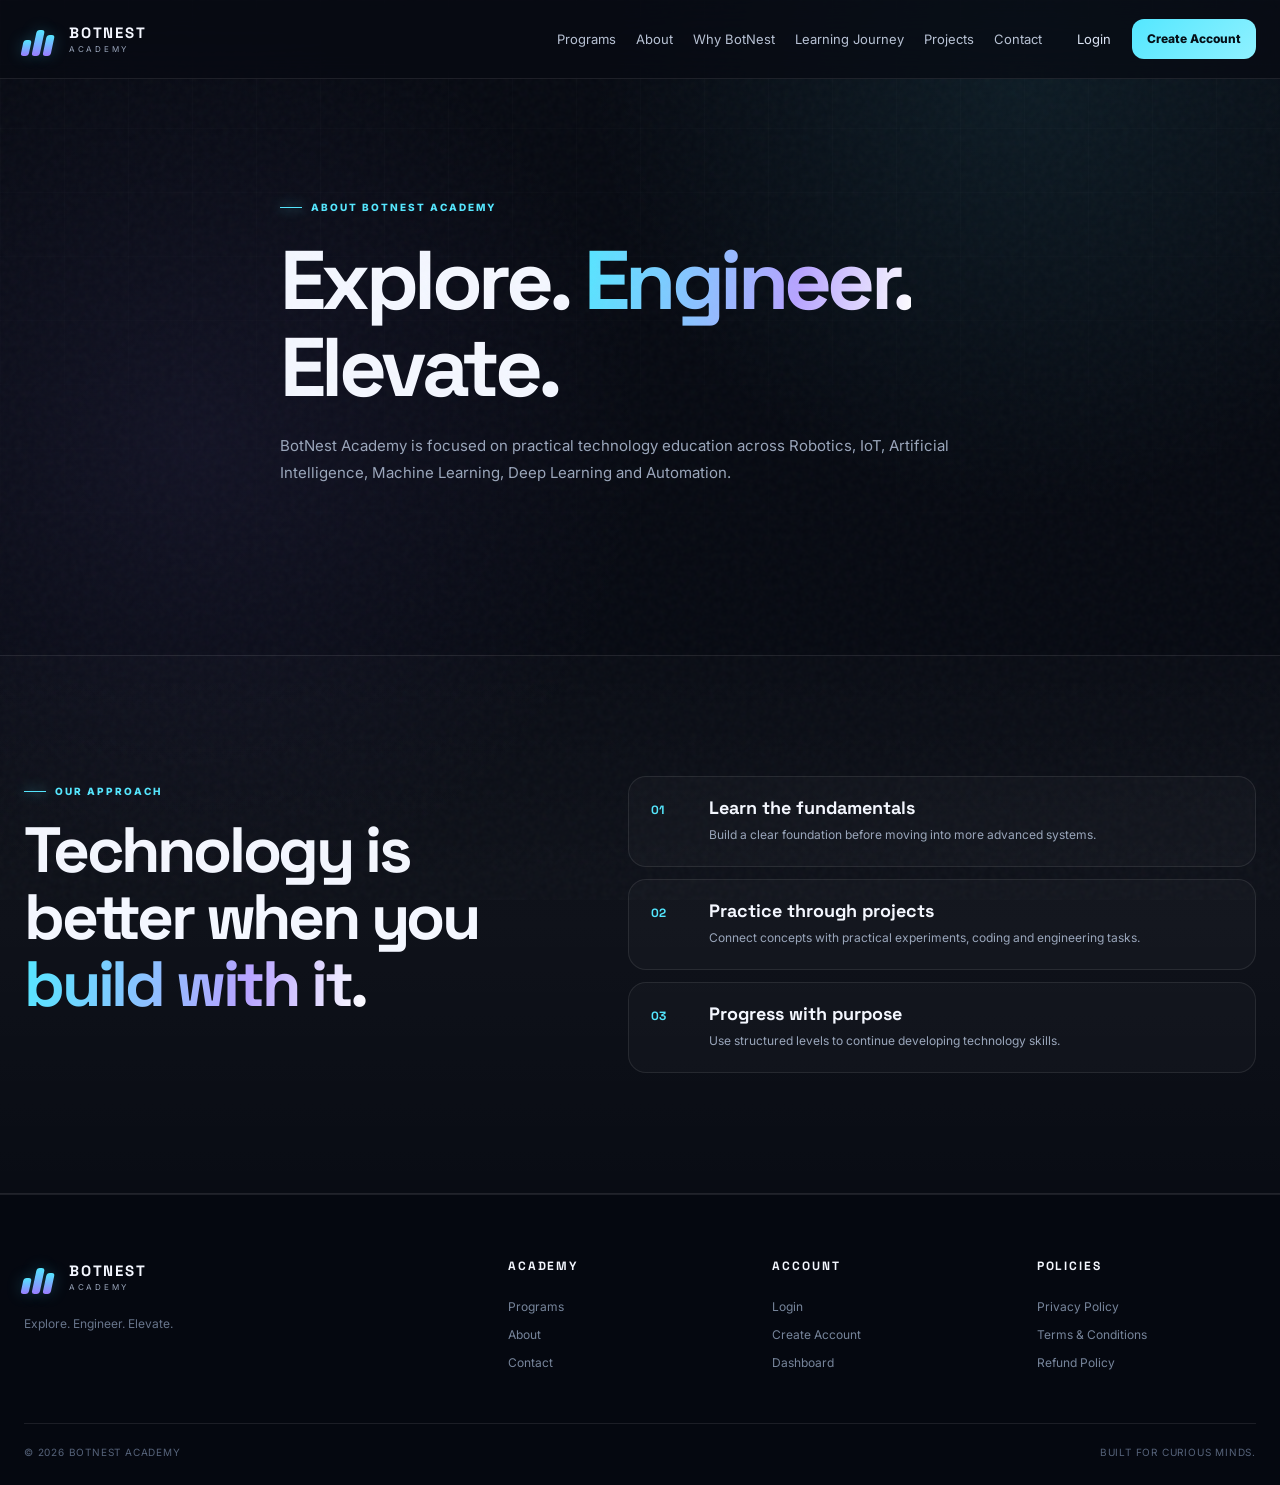
==== about.html @ a27df7c1 "Add files via upload" ====
<!doctype html><html lang="en"><head><meta charset="utf-8"><meta name="viewport" content="width=device-width,initial-scale=1"><title>About | BotNest Academy</title><link rel="stylesheet" href="styles.css"></head><body><div class="site-noise"></div><header class="site-header"><div class="container nav-shell"><a class="brand" href="index.html"><span class="brand-mark"><span></span><span></span><span></span></span><span><strong>BOTNEST</strong><small>ACADEMY</small></span></a><nav class="main-nav" id="mainNav"><a href="index.html#programs">Programs</a><a href="about.html">About</a><a href="index.html#why-botnest">Why BotNest</a><a href="index.html#journey">Learning Journey</a><a href="index.html#projects">Projects</a><a href="contact.html">Contact</a><div class="nav-account" id="navAccount"></div></nav><button class="menu-btn" id="menuBtn" type="button"><span></span><span></span><span></span></button></div></header><main><section class="section-pad"><div class="container section-heading reveal reveal-left"><div class="eyebrow"><span></span> ABOUT BOTNEST ACADEMY</div><h1>Explore. <em>Engineer.</em> Elevate.</h1><p>BotNest Academy is focused on practical technology education across Robotics, IoT, Artificial Intelligence, Machine Learning, Deep Learning and Automation.</p></div></section><section class="section-pad section-dark"><div class="container two-column"><div class="section-heading reveal reveal-left"><div class="eyebrow"><span></span> OUR APPROACH</div><h2>Technology is better when you <em>build with it.</em></h2></div><div class="feature-stack"><article class="feature-card reveal reveal-right"><span>01</span><div><h3>Learn the fundamentals</h3><p>Build a clear foundation before moving into more advanced systems.</p></div></article><article class="feature-card reveal reveal-right"><span>02</span><div><h3>Practice through projects</h3><p>Connect concepts with practical experiments, coding and engineering tasks.</p></div></article><article class="feature-card reveal reveal-right"><span>03</span><div><h3>Progress with purpose</h3><p>Use structured levels to continue developing technology skills.</p></div></article></div></div></section></main><footer class="site-footer"><div class="container footer-grid"><div class="footer-brand"><a class="brand" href="index.html"><span class="brand-mark"><span></span><span></span><span></span></span><span><strong>BOTNEST</strong><small>ACADEMY</small></span></a><p>Explore. Engineer. Elevate.</p></div><div><h4>Academy</h4><a href="index.html#programs">Programs</a><a href="about.html">About</a><a href="contact.html">Contact</a></div><div><h4>Account</h4><a href="login.html">Login</a><a href="signup.html">Create Account</a><a href="customer.html">Dashboard</a></div><div><h4>Policies</h4><a href="privacy-policy.html">Privacy Policy</a><a href="terms-and-conditions.html">Terms &amp; Conditions</a><a href="refund-policy.html">Refund Policy</a></div></div><div class="container footer-bottom"><span>© <span id="year"></span> BotNest Academy</span><span>Built for curious minds.</span></div></footer><script src="script.js"></script></body></html>
---- styles.css ----
@import url('https://fonts.googleapis.com/css2?family=Inter:wght@400;500;600;700;800&family=Space+Grotesk:wght@400;500;600;700&display=swap');
:root{--bg:#070a12;--bg2:#0b1020;--panel:#101625;--panel2:#121b2d;--text:#f4f7ff;--muted:#9aa6bb;--line:rgba(255,255,255,.09);--cyan:#54e7ff;--purple:#9b7cff;--green:#7dffb2;--max:1240px;--radius:24px;--shadow:0 25px 80px rgba(0,0,0,.35)}
*{box-sizing:border-box}html{scroll-behavior:smooth}body{margin:0;background:radial-gradient(circle at 80% 5%,rgba(84,231,255,.08),transparent 25%),radial-gradient(circle at 15% 30%,rgba(155,124,255,.08),transparent 30%),var(--bg);color:var(--text);font-family:Inter,system-ui,sans-serif;line-height:1.6;overflow-x:hidden}body:before{content:"";position:fixed;inset:0;pointer-events:none;background-image:linear-gradient(rgba(255,255,255,.018) 1px,transparent 1px),linear-gradient(90deg,rgba(255,255,255,.018) 1px,transparent 1px);background-size:64px 64px;mask-image:linear-gradient(to bottom,black,transparent 85%);z-index:-2}.site-noise{position:fixed;inset:0;pointer-events:none;opacity:.035;background-image:url("data:image/svg+xml,%3Csvg viewBox='0 0 160 160' xmlns='http://www.w3.org/2000/svg'%3E%3Cfilter id='n'%3E%3CfeTurbulence type='fractalNoise' baseFrequency='.9' numOctaves='2' stitchTiles='stitch'/%3E%3C/filter%3E%3Crect width='100%25' height='100%25' filter='url(%23n)'/%3E%3C/svg%3E");z-index:20}.container{width:min(var(--max),calc(100% - 48px));margin:auto}.section-pad{padding:120px 0}.section-dark{background:linear-gradient(180deg,rgba(255,255,255,.015),rgba(255,255,255,.035),rgba(255,255,255,.012));border-top:1px solid var(--line);border-bottom:1px solid var(--line)}.scroll-progress{position:fixed;top:0;left:0;height:3px;width:0;background:linear-gradient(90deg,var(--cyan),var(--purple));z-index:1000;box-shadow:0 0 18px rgba(84,231,255,.7)}
a{color:inherit;text-decoration:none}.site-header{position:sticky;top:0;z-index:100;background:rgba(7,10,18,.72);backdrop-filter:blur(20px);border-bottom:1px solid var(--line)}.nav-shell{min-height:78px;display:flex;align-items:center;justify-content:space-between;gap:24px}.brand{display:inline-flex;align-items:center;gap:11px;flex-shrink:0}.brand>span:last-child{display:grid;line-height:1}.brand strong{font-family:"Space Grotesk";letter-spacing:.12em;font-size:15px}.brand small{font-size:8px;letter-spacing:.34em;color:var(--muted);margin-top:5px}.brand-mark{width:34px;height:34px;display:flex;align-items:end;gap:3px;transform:skew(-12deg)}.brand-mark span{display:block;width:8px;border-radius:3px;background:linear-gradient(180deg,var(--cyan),var(--purple));box-shadow:0 0 15px rgba(84,231,255,.25)}.brand-mark span:nth-child(1){height:16px}.brand-mark span:nth-child(2){height:26px}.brand-mark span:nth-child(3){height:21px}.main-nav{display:flex;align-items:center;gap:20px}.main-nav>a{font-size:13px;color:#b8c2d4;transition:.25s}.main-nav>a:hover{color:#fff}.nav-account{display:flex;align-items:center;gap:10px;margin-left:4px}.nav-login,.nav-logout{font:inherit;font-size:13px;color:#dce4f4;background:transparent;border:0;padding:9px 11px;cursor:pointer}.nav-cta{padding:10px 15px;border-radius:12px;background:linear-gradient(135deg,var(--cyan),#8ff1ff);color:#061018;font-size:12px;font-weight:800}.nav-logout:hover,.nav-login:hover{color:var(--cyan)}.menu-btn{display:none;background:none;border:0;padding:8px;cursor:pointer}.menu-btn span{display:block;width:25px;height:2px;background:#fff;margin:5px;border-radius:3px;transition:.25s}.menu-btn.active span:nth-child(1){transform:translateY(7px) rotate(45deg)}.menu-btn.active span:nth-child(2){opacity:0}.menu-btn.active span:nth-child(3){transform:translateY(-7px) rotate(-45deg)}
.hero{min-height:calc(100vh - 78px);display:flex;align-items:center;padding-top:80px;padding-bottom:55px}.hero-grid{display:grid;grid-template-columns:1.03fr .97fr;align-items:center;gap:40px}.eyebrow{display:flex;align-items:center;gap:9px;color:var(--cyan);font-size:10px;font-weight:800;letter-spacing:.2em;text-transform:uppercase}.eyebrow span{width:22px;height:1px;background:var(--cyan);box-shadow:0 0 12px var(--cyan)}h1,h2,h3,h4{font-family:"Space Grotesk",sans-serif;line-height:1.05;margin:0}h1{font-size:clamp(48px,6.5vw,86px);letter-spacing:-.055em;max-width:850px;margin-top:22px}h1 em,h2 em{font-style:normal;background:linear-gradient(100deg,var(--cyan),#b7a3ff 65%,#fff);-webkit-background-clip:text;background-clip:text;color:transparent}.hero-lead{font-size:17px;line-height:1.8;color:var(--muted);max-width:650px;margin:28px 0}.hero-actions{display:flex;flex-wrap:wrap;gap:12px}.btn{display:inline-flex;align-items:center;justify-content:center;gap:12px;min-height:48px;padding:0 20px;border-radius:14px;font-size:13px;font-weight:800;transition:.3s;border:1px solid var(--line)}.btn-primary{background:linear-gradient(135deg,var(--cyan),#a3f3ff);color:#071018;border-color:transparent;box-shadow:0 12px 35px rgba(84,231,255,.16)}.btn-primary:hover{transform:translateY(-3px);box-shadow:0 18px 45px rgba(84,231,255,.25)}.btn-ghost{background:rgba(255,255,255,.025);color:#e8eefb}.btn-ghost:hover{border-color:rgba(84,231,255,.35);transform:translateY(-3px)}.hero-trust{display:flex;align-items:center;gap:12px;margin-top:28px;color:#6f7d93;font-size:11px;letter-spacing:.12em;text-transform:uppercase}.hero-trust i{width:3px;height:3px;border-radius:50%;background:#46536a}.hero-visual{min-height:540px;position:relative;display:grid;place-items:center}.hero-core{width:210px;height:210px;border-radius:50%;display:grid;place-items:center;text-align:center;background:radial-gradient(circle,rgba(84,231,255,.18),rgba(155,124,255,.07) 48%,transparent 70%);border:1px solid rgba(84,231,255,.28);box-shadow:0 0 80px rgba(84,231,255,.12),inset 0 0 50px rgba(155,124,255,.08);position:relative;z-index:3}.hero-core strong{font:800 58px "Space Grotesk";letter-spacing:-.08em}.hero-core small{position:absolute;bottom:42px;font-size:7px;line-height:1.4;letter-spacing:.25em;color:var(--cyan)}.core-ring{position:absolute;inset:-16px;border:1px dashed rgba(84,231,255,.28);border-radius:50%;animation:spin 20s linear infinite}.orbital{position:absolute;border:1px solid rgba(84,231,255,.14);border-radius:50%;animation:spin 18s linear infinite}.orbital-a{width:320px;height:320px;transform:rotate(62deg)}.orbital-b{width:430px;height:210px;transform:rotate(-25deg);border-color:rgba(155,124,255,.18);animation-duration:25s}.orbital-c{width:480px;height:480px;border-style:dashed;opacity:.45;animation-duration:34s}.float-chip{position:absolute;padding:9px 12px;border:1px solid var(--line);border-radius:12px;background:rgba(12,18,31,.82);backdrop-filter:blur(14px);font-size:9px;font-weight:800;letter-spacing:.12em;color:#d8e4f7;box-shadow:var(--shadow)}.chip-one{top:12%;right:13%}.chip-two{top:30%;left:2%}.chip-three{bottom:18%;right:5%}.chip-four{bottom:8%;left:15%}.hero-bottom{display:grid;grid-template-columns:repeat(3,auto) 1fr;gap:40px;align-items:end;margin-top:55px;border-top:1px solid var(--line);padding-top:25px}.hero-bottom div:not(.hero-note){display:flex;gap:12px;align-items:center}.hero-bottom strong{font:700 29px "Space Grotesk"}.hero-bottom span{font-size:9px;color:var(--muted);line-height:1.35;text-transform:uppercase;letter-spacing:.12em}.hero-note{justify-self:end;max-width:310px;color:#718098;font-size:11px;text-align:right}
.section-heading{max-width:720px;margin-bottom:48px}.section-heading h2,.project-copy h2{font-size:clamp(38px,5vw,66px);letter-spacing:-.05em;margin-top:18px}.section-heading p,.project-copy p{color:var(--muted);font-size:15px;line-height:1.85;margin:20px 0 0}.centered{text-align:center;margin-left:auto;margin-right:auto}.centered .eyebrow{justify-content:center}.program-grid{display:grid;grid-template-columns:repeat(3,1fr);gap:18px}.program-card{position:relative;overflow:hidden;min-height:400px;padding:25px;border:1px solid var(--line);border-radius:22px;background:linear-gradient(145deg,rgba(255,255,255,.045),rgba(255,255,255,.012));transition:.35s}.program-card:hover{transform:translateY(-8px);border-color:rgba(84,231,255,.25);box-shadow:0 25px 70px rgba(0,0,0,.3)}.program-card-glow{position:absolute;width:180px;height:180px;right:-90px;top:-90px;background:rgba(84,231,255,.12);filter:blur(40px);border-radius:50%}.program-top{display:flex;justify-content:space-between;align-items:center}.program-icon{font-size:31px}.program-index{font:700 12px "Space Grotesk";color:#5c6b82}.program-card h3{font-size:27px;margin-top:28px}.program-card>p{color:var(--muted);font-size:13px;line-height:1.75;min-height:70px}.program-levels{display:grid;gap:5px;margin-top:18px}.program-levels a{display:flex;justify-content:space-between;padding:9px 11px;border:1px solid rgba(255,255,255,.055);border-radius:9px;color:#98a7bc;font-size:11px;transition:.2s}.program-levels a:hover{color:#fff;border-color:rgba(84,231,255,.25);background:rgba(84,231,255,.035)}.program-levels strong{color:var(--cyan)}.program-explore{display:flex;justify-content:space-between;margin-top:18px;padding-top:16px;border-top:1px solid var(--line);font-size:12px;font-weight:800}.program-explore span{color:var(--cyan)}
.two-column{display:grid;grid-template-columns:.9fr 1.1fr;gap:90px;align-items:center}.feature-stack{display:grid;gap:12px}.feature-card{display:grid;grid-template-columns:42px 1fr;gap:16px;padding:22px;border:1px solid var(--line);border-radius:18px;background:rgba(255,255,255,.025);transition:.3s}.feature-card:hover{transform:translateX(6px);border-color:rgba(84,231,255,.22)}.feature-card>span{font:700 12px "Space Grotesk";color:var(--cyan);padding-top:3px}.feature-card h3{font-size:18px}.feature-card p{margin:7px 0 0;color:var(--muted);font-size:12px}.text-link{display:inline-flex;gap:10px;color:var(--cyan);font-size:12px;font-weight:800;margin-top:25px}.journey-grid{display:grid;grid-template-columns:repeat(3,1fr);gap:18px}.journey-card{min-height:250px;padding:27px;border:1px solid var(--line);border-radius:20px;background:linear-gradient(145deg,rgba(255,255,255,.035),rgba(255,255,255,.01));position:relative;overflow:hidden}.journey-card:after{content:"";position:absolute;left:0;bottom:0;width:100%;height:2px;background:linear-gradient(90deg,var(--cyan),transparent)}.journey-card b{font:700 12px "Space Grotesk";color:var(--cyan)}.journey-card h3{font-size:29px;margin-top:55px}.journey-card p{color:var(--muted);font-size:13px;margin-top:12px}.project-showcase{display:grid;grid-template-columns:.95fr 1.05fr;gap:70px;align-items:center}.project-panel{height:420px;border:1px solid var(--line);border-radius:25px;background:radial-gradient(circle at center,rgba(84,231,255,.07),transparent 36%),rgba(255,255,255,.018);position:relative;overflow:hidden}.project-panel:before,.project-panel:after{content:"";position:absolute;inset:20%;border:1px solid rgba(84,231,255,.12);border-radius:50%}.project-panel:after{inset:10%;border-color:rgba(155,124,255,.1);transform:rotate(30deg)}.project-center{position:absolute;inset:0;display:grid;place-content:center;text-align:center;font:700 11px/1.8 "Space Grotesk";letter-spacing:.25em;color:#6f7d92}.project-center strong{font-size:25px;color:var(--cyan)}.project-node{position:absolute;padding:8px 10px;border:1px solid rgba(84,231,255,.2);background:#0d1525;border-radius:9px;font-size:8px;letter-spacing:.15em;color:#b9c8dd}.node-a{top:13%;left:12%}.node-b{top:22%;right:12%}.node-c{bottom:20%;left:10%}.node-d{bottom:11%;right:9%}.project-line{position:absolute;width:72%;height:1px;left:14%;top:50%;background:linear-gradient(90deg,transparent,var(--cyan),transparent);transform:rotate(25deg);opacity:.35}.cta-section{padding-top:70px}.cta-card{display:grid;grid-template-columns:1fr .8fr;gap:60px;align-items:center;padding:55px;border:1px solid rgba(84,231,255,.16);border-radius:28px;background:radial-gradient(circle at 85% 10%,rgba(155,124,255,.12),transparent 35%),linear-gradient(135deg,rgba(84,231,255,.06),rgba(255,255,255,.025));box-shadow:var(--shadow)}.cta-card h2{font-size:clamp(38px,4.5vw,60px);margin-top:15px;letter-spacing:-.05em}.cta-side p{color:var(--muted);font-size:14px;line-height:1.8;margin-top:0}.cta-side>div{display:flex;gap:10px;flex-wrap:wrap}.site-footer{padding:65px 0 25px;border-top:1px solid var(--line);background:#050810}.footer-grid{display:grid;grid-template-columns:2fr repeat(3,1fr);gap:45px}.footer-brand p{color:#68758b;font-size:12px}.site-footer h4{font-size:12px;text-transform:uppercase;letter-spacing:.16em;margin-bottom:15px}.site-footer>div:first-child>a{}.footer-grid>div:not(.footer-brand){display:flex;flex-direction:column;gap:9px}.footer-grid a:not(.brand){font-size:12px;color:#77859b}.footer-grid a:not(.brand):hover{color:var(--cyan)}.footer-bottom{margin-top:50px;padding-top:20px;border-top:1px solid var(--line);display:flex;justify-content:space-between;color:#56637a;font-size:10px;letter-spacing:.08em;text-transform:uppercase}
.course-hero{padding-top:90px}.course-hero-grid{display:grid;grid-template-columns:1fr .7fr;gap:70px;align-items:center}.back-link{display:inline-flex;color:#7f8ca1;font-size:12px;margin-bottom:30px}.course-icon{font-size:50px;margin-top:25px}.course-hero h1{font-size:clamp(48px,6vw,78px);margin-top:10px}.course-hero p{max-width:680px;color:var(--muted);font-size:16px;line-height:1.8;margin:22px 0}.course-hero-art{height:440px;border:1px solid var(--line);border-radius:30px;background:radial-gradient(circle,rgba(84,231,255,.1),transparent 45%),rgba(255,255,255,.02);display:grid;place-items:center;position:relative;overflow:hidden}.course-orbit{width:300px;height:300px;border:1px dashed rgba(84,231,255,.25);border-radius:50%;animation:spin 18s linear infinite}.course-art-core{position:absolute;width:135px;height:135px;border-radius:50%;display:grid;place-items:center;background:rgba(10,17,29,.9);border:1px solid rgba(84,231,255,.35);font:800 38px "Space Grotesk";box-shadow:0 0 70px rgba(84,231,255,.13)}.course-hero-art>span{position:absolute;font:700 9px "Space Grotesk";color:#617087}.course-hero-art>span:nth-last-child(2){top:18%;left:18%}.course-hero-art>span:nth-last-child(1){bottom:20%;right:18%}.course-hero-art:after{content:"03";position:absolute;top:25%;right:12%;font:700 9px "Space Grotesk";color:#617087}.course-overview-wrap{align-items:start}.outcomes-card{border:1px solid var(--line);border-radius:22px;padding:30px;background:rgba(255,255,255,.025)}.outcomes-card h3{font-size:22px}.outcomes-card ul{padding-left:18px;margin:22px 0 0}.outcomes-card li{color:#aab6c8;font-size:13px;margin:10px 0}.level-selector{display:grid;grid-template-columns:repeat(3,1fr);gap:12px}.level-button{width:100%;padding:23px;border:1px solid var(--line);border-radius:18px;background:rgba(255,255,255,.025);color:#a9b6ca;text-align:left;cursor:pointer}.level-button.active{border-color:rgba(84,231,255,.42);background:linear-gradient(145deg,rgba(84,231,255,.09),rgba(155,124,255,.05));color:#fff;box-shadow:0 12px 45px rgba(0,0,0,.2)}.level-button strong{display:block;font:700 24px "Space Grotesk"}.level-button small{display:block;margin-top:5px;color:#78879c}.level-details{margin-top:18px;padding:30px;border:1px solid var(--line);border-radius:22px;background:rgba(255,255,255,.025)}.level-details h3{font-size:26px}.level-details p{color:var(--muted);font-size:13px}.level-details ul{display:grid;grid-template-columns:repeat(2,1fr);gap:10px;padding:0;list-style:none}.level-details li{padding:13px;border:1px solid rgba(255,255,255,.06);border-radius:11px;color:#b9c5d8;font-size:12px}.course-cta{display:grid;grid-template-columns:1fr auto;gap:50px;align-items:center;padding:45px;border:1px solid var(--line);border-radius:25px;background:linear-gradient(135deg,rgba(84,231,255,.05),rgba(155,124,255,.05))}.course-cta h2{font-size:clamp(38px,4vw,56px);margin-top:14px}.course-cta p{color:var(--muted);max-width:620px}.course-cta>div:last-child{display:flex;flex-direction:column;align-items:flex-start;gap:8px}
.reveal{opacity:0;transform:translate3d(0,45px,0);transition:opacity .8s cubic-bezier(.2,.75,.2,1),transform .8s cubic-bezier(.2,.75,.2,1)}.reveal-left{transform:translate3d(-70px,20px,0)}.reveal-right{transform:translate3d(70px,20px,0)}.reveal-up{transform:translate3d(0,55px,0)}.reveal-visible{opacity:1;transform:translate3d(0,0,0)}.reveal-hidden{opacity:0}.scrolling-up .reveal:not(.reveal-visible){transform:translate3d(0,-50px,0)}.scrolling-up .reveal-left:not(.reveal-visible){transform:translate3d(-70px,-20px,0)}.scrolling-up .reveal-right:not(.reveal-visible){transform:translate3d(70px,-20px,0)}.reveal:nth-child(2){transition-delay:.08s}.reveal:nth-child(3){transition-delay:.16s}.reveal:nth-child(4){transition-delay:.24s}.reveal:nth-child(5){transition-delay:.32s}@keyframes spin{to{transform:rotate(360deg)}}
@media(max-width:1050px){.main-nav{gap:12px}.main-nav>a{font-size:11px}.program-grid{grid-template-columns:repeat(2,1fr)}.hero-grid,.course-hero-grid{grid-template-columns:1fr}.hero{padding-top:70px}.hero-visual{min-height:430px}.hero-bottom{grid-template-columns:repeat(3,1fr)}.hero-note{grid-column:1/-1;justify-self:start;text-align:left}.two-column,.project-showcase{grid-template-columns:1fr;gap:45px}.footer-grid{grid-template-columns:1.5fr repeat(3,1fr)}}
@media(max-width:780px){.container{width:min(var(--max),calc(100% - 30px))}.section-pad{padding:80px 0}.menu-btn{display:block;z-index:102}.main-nav{display:none;position:absolute;top:78px;left:15px;right:15px;padding:18px;border:1px solid var(--line);border-radius:18px;background:rgba(8,12,21,.97);backdrop-filter:blur(20px);box-shadow:var(--shadow);flex-direction:column;align-items:stretch}.main-nav.mobile-open{display:flex}.main-nav>a{padding:10px 8px;font-size:13px}.nav-account{margin:5px 0 0;display:flex;flex-direction:column;align-items:stretch}.nav-account>*{text-align:center;width:100%}.hero{min-height:auto}.hero-grid{gap:25px}.hero-visual{min-height:350px;order:-1}.hero-core{width:150px;height:150px}.hero-core strong{font-size:42px}.orbital-a{width:230px;height:230px}.orbital-b{width:310px;height:150px}.orbital-c{width:330px;height:330px}.chip-one{right:2%}.chip-two{left:0}.hero-bottom{gap:18px;grid-template-columns:repeat(3,1fr)}.hero-bottom strong{font-size:23px}.hero-bottom span{font-size:8px}.program-grid,.journey-grid,.level-selector{grid-template-columns:1fr}.program-card{min-height:0}.cta-card,.course-cta{grid-template-columns:1fr;padding:32px;gap:25px}.footer-grid{grid-template-columns:1fr 1fr;gap:35px}.footer-brand{grid-column:1/-1}.footer-bottom{flex-direction:column;gap:8px}.course-hero-art{height:320px}.course-hero-grid{gap:35px}.level-details ul{grid-template-columns:1fr}}
@media(max-width:480px){h1{font-size:45px}.section-heading h2,.project-copy h2{font-size:39px}.hero-trust{gap:7px;font-size:8px}.hero-bottom{grid-template-columns:1fr 1fr}.hero-note{grid-column:1/-1}.hero-visual{min-height:300px}.float-chip{font-size:7px;padding:7px 8px}.chip-three{right:0}.chip-four{left:4%}.footer-grid{grid-template-columns:1fr}.footer-brand{grid-column:auto}.course-hero h1{font-size:47px}}
@media(prefers-reduced-motion:reduce){*,*:before,*:after{scroll-behavior:auto!important;animation:none!important;transition:none!important}.reveal,.reveal-left,.reveal-right,.reveal-up{opacity:1!important;transform:none!important}}
/* Course renderer compatibility */
.course-render-shell .course-icon-large{font-size:52px;margin:18px 0}.course-render-shell h1{margin:10px 0 20px}.course-hero-description{max-width:700px;color:var(--muted);font-size:16px;line-height:1.8}.course-hero-tags{display:flex;flex-wrap:wrap;gap:8px;margin-top:24px}.course-hero-tags span{font-size:10px;color:#aebbd0;border:1px solid var(--line);padding:7px 10px;border-radius:999px;background:rgba(255,255,255,.025)}.course-overview-main{max-width:760px}.course-overview-main h2{font-size:clamp(40px,5vw,65px);letter-spacing:-.05em;margin:15px 0}.course-overview-main>p:last-child{color:var(--muted);font-size:15px;line-height:1.85}.course-overview-wrap{display:grid;grid-template-columns:1fr .75fr;gap:80px;align-items:start}.course-outcomes{padding:28px;border:1px solid var(--line);border-radius:22px;background:rgba(255,255,255,.025)}.course-outcomes ul{list-style:none;padding:0;margin:20px 0 0;display:grid;gap:10px}.course-outcomes li{display:flex;gap:10px;color:#b9c5d7;font-size:12px}.course-outcomes li span{color:var(--cyan);font-weight:800}.gradient-text{background:linear-gradient(100deg,var(--cyan),var(--purple));-webkit-background-clip:text;background-clip:text;color:transparent}.level-card{padding:22px;border:1px solid var(--line);border-radius:18px;background:rgba(255,255,255,.025);cursor:pointer;color:#aab6c8;text-align:left}.level-card.active{border-color:rgba(84,231,255,.4);background:rgba(84,231,255,.06);color:#fff}.level-card h3{font-size:24px}.level-card p{margin:7px 0 0;font-size:12px}.curriculum-card{margin-top:20px;padding:28px;border:1px solid var(--line);border-radius:22px;background:rgba(255,255,255,.025)}.curriculum-heading{display:flex;justify-content:space-between;gap:20px;align-items:end;margin-bottom:20px}.curriculum-heading h3{font-size:28px;margin-top:10px}.curriculum-heading>span{font-size:10px;color:#718097;text-transform:uppercase;letter-spacing:.12em}.curriculum-list{display:grid;grid-template-columns:repeat(2,1fr);gap:9px}.curriculum-item{display:grid;grid-template-columns:34px 1fr 20px;gap:10px;align-items:center;padding:13px;border:1px solid rgba(255,255,255,.055);border-radius:11px}.curriculum-number{color:var(--cyan);font:700 10px 'Space Grotesk'}.curriculum-title{font-size:12px;color:#b7c3d5}.curriculum-check{color:#5e6b80}.level-details-grid{display:grid;grid-template-columns:1fr 320px;gap:20px}.level-action-card{padding:28px;border:1px solid rgba(84,231,255,.18);border-radius:22px;background:linear-gradient(145deg,rgba(84,231,255,.07),rgba(155,124,255,.04))}.level-action-icon{font-size:35px}.level-action-card h3{font-size:28px;margin:12px 0}.level-action-card>p:not(.eyebrow){color:var(--muted);font-size:12px}.prerequisite-box{padding:12px;border-radius:12px;background:rgba(255,255,255,.04);margin:18px 0}.prerequisite-box span{display:block;font-size:8px;letter-spacing:.15em;color:#6e7b91}.prerequisite-box strong{display:block;margin-top:4px;font-size:12px}.prerequisite-box.success{border:1px solid rgba(125,255,178,.12)}.full-width{width:100%}.level-action-note{display:block;color:#68768d;font-size:9px;line-height:1.5;margin-top:12px}@media(max-width:780px){.course-overview-wrap,.level-details-grid{grid-template-columns:1fr}.curriculum-list{grid-template-columns:1fr}}
.legal-page{max-width:900px}.legal-page h1{font-size:clamp(48px,6vw,78px);margin:18px 0 25px}.legal-page .legal-intro{font-size:17px;color:#a9b5c8;line-height:1.8;padding-bottom:30px;border-bottom:1px solid var(--line)}.legal-page h2{font-size:25px;margin:42px 0 10px}.legal-page p{font-size:14px;color:var(--muted);line-height:1.9}.legal-page a{color:var(--cyan)}
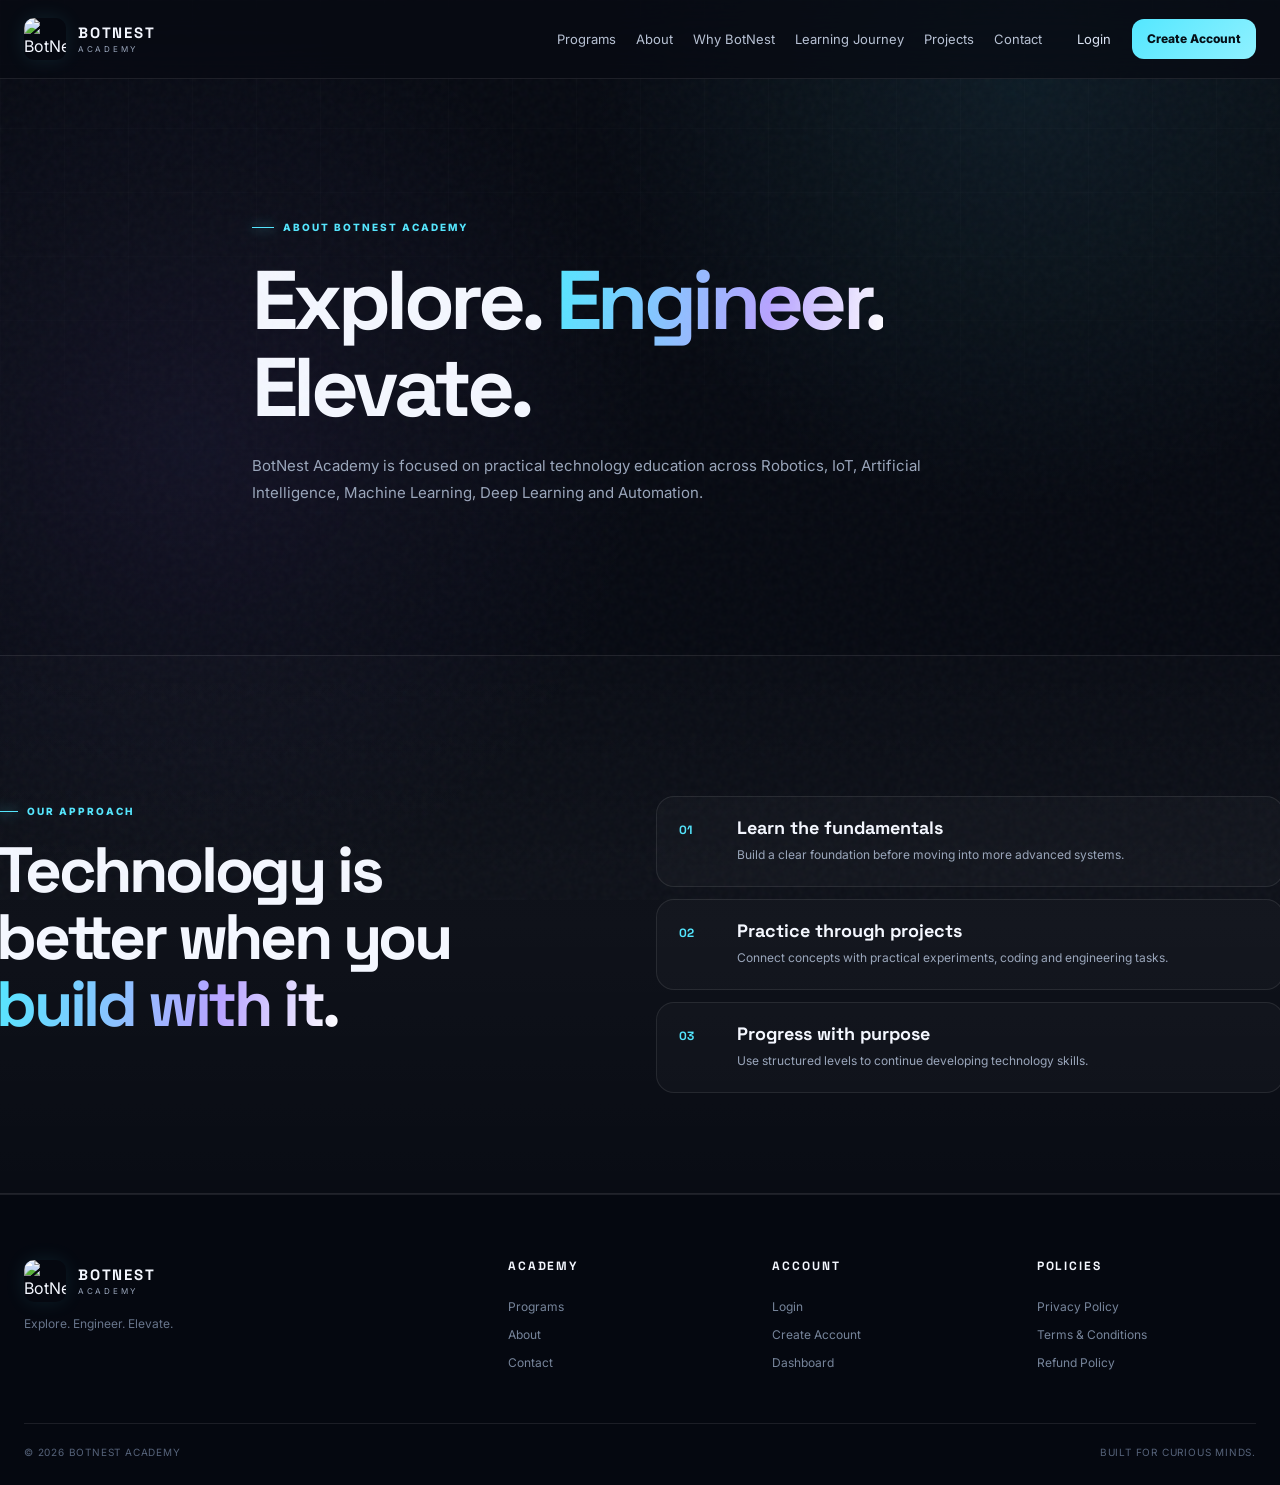
==== commit d61b3dd5: "Update brand logo in about.html Replaced brand mark span with an image logo in the header." ====
--- a/about.html
+++ b/about.html
@@ -1 +1 @@
-<!doctype html><html lang="en"><head><meta charset="utf-8"><meta name="viewport" content="width=device-width,initial-scale=1"><title>About | BotNest Academy</title><link rel="stylesheet" href="styles.css"></head><body><div class="site-noise"></div><header class="site-header"><div class="container nav-shell"><a class="brand" href="index.html"><span class="brand-mark"><span></span><span></span><span></span></span><span><strong>BOTNEST</strong><small>ACADEMY</small></span></a><nav class="main-nav" id="mainNav"><a href="index.html#programs">Programs</a><a href="about.html">About</a><a href="index.html#why-botnest">Why BotNest</a><a href="index.html#journey">Learning Journey</a><a href="index.html#projects">Projects</a><a href="contact.html">Contact</a><div class="nav-account" id="navAccount"></div></nav><button class="menu-btn" id="menuBtn" type="button"><span></span><span></span><span></span></button></div></header><main><section class="section-pad"><div class="container section-heading reveal reveal-left"><div class="eyebrow"><span></span> ABOUT BOTNEST ACADEMY</div><h1>Explore. <em>Engineer.</em> Elevate.</h1><p>BotNest Academy is focused on practical technology education across Robotics, IoT, Artificial Intelligence, Machine Learning, Deep Learning and Automation.</p></div></section><section class="section-pad section-dark"><div class="container two-column"><div class="section-heading reveal reveal-left"><div class="eyebrow"><span></span> OUR APPROACH</div><h2>Technology is better when you <em>build with it.</em></h2></div><div class="feature-stack"><article class="feature-card reveal reveal-right"><span>01</span><div><h3>Learn the fundamentals</h3><p>Build a clear foundation before moving into more advanced systems.</p></div></article><article class="feature-card reveal reveal-right"><span>02</span><div><h3>Practice through projects</h3><p>Connect concepts with practical experiments, coding and engineering tasks.</p></div></article><article class="feature-card reveal reveal-right"><span>03</span><div><h3>Progress with purpose</h3><p>Use structured levels to continue developing technology skills.</p></div></article></div></div></section></main><footer class="site-footer"><div class="container footer-grid"><div class="footer-brand"><a class="brand" href="index.html"><span class="brand-mark"><span></span><span></span><span></span></span><span><strong>BOTNEST</strong><small>ACADEMY</small></span></a><p>Explore. Engineer. Elevate.</p></div><div><h4>Academy</h4><a href="index.html#programs">Programs</a><a href="about.html">About</a><a href="contact.html">Contact</a></div><div><h4>Account</h4><a href="login.html">Login</a><a href="signup.html">Create Account</a><a href="customer.html">Dashboard</a></div><div><h4>Policies</h4><a href="privacy-policy.html">Privacy Policy</a><a href="terms-and-conditions.html">Terms &amp; Conditions</a><a href="refund-policy.html">Refund Policy</a></div></div><div class="container footer-bottom"><span>© <span id="year"></span> BotNest Academy</span><span>Built for curious minds.</span></div></footer><script src="script.js"></script></body></html>
+<!doctype html><html lang="en"><head><meta charset="utf-8"><meta name="viewport" content="width=device-width,initial-scale=1"><title>About | BotNest Academy</title><link rel="stylesheet" href="styles.css"></head><body><div class="site-noise"></div><header class="site-header"><div class="container nav-shell"><a class="brand" href="index.html"><img class="brand-logo" src="assets/botnest-logo-mark.jpg" alt="BotNest Academy logo"><span><strong>BOTNEST</strong><small>ACADEMY</small></span></a><nav class="main-nav" id="mainNav"><a href="index.html#programs">Programs</a><a href="about.html">About</a><a href="index.html#why-botnest">Why BotNest</a><a href="index.html#journey">Learning Journey</a><a href="index.html#projects">Projects</a><a href="contact.html">Contact</a><div class="nav-account" id="navAccount"></div></nav><button class="menu-btn" id="menuBtn" type="button"><span></span><span></span><span></span></button></div></header><main><section class="section-pad"><div class="container section-heading reveal reveal-left"><div class="eyebrow"><span></span> ABOUT BOTNEST ACADEMY</div><h1>Explore. <em>Engineer.</em> Elevate.</h1><p>BotNest Academy is focused on practical technology education across Robotics, IoT, Artificial Intelligence, Machine Learning, Deep Learning and Automation.</p></div></section><section class="section-pad section-dark"><div class="container two-column"><div class="section-heading reveal reveal-left"><div class="eyebrow"><span></span> OUR APPROACH</div><h2>Technology is better when you <em>build with it.</em></h2></div><div class="feature-stack"><article class="feature-card reveal reveal-right"><span>01</span><div><h3>Learn the fundamentals</h3><p>Build a clear foundation before moving into more advanced systems.</p></div></article><article class="feature-card reveal reveal-right"><span>02</span><div><h3>Practice through projects</h3><p>Connect concepts with practical experiments, coding and engineering tasks.</p></div></article><article class="feature-card reveal reveal-right"><span>03</span><div><h3>Progress with purpose</h3><p>Use structured levels to continue developing technology skills.</p></div></article></div></div></section></main><footer class="site-footer"><div class="container footer-grid"><div class="footer-brand"><a class="brand" href="index.html"><img class="brand-logo" src="assets/botnest-logo-mark.jpg" alt="BotNest Academy logo"><span><strong>BOTNEST</strong><small>ACADEMY</small></span></a><p>Explore. Engineer. Elevate.</p></div><div><h4>Academy</h4><a href="index.html#programs">Programs</a><a href="about.html">About</a><a href="contact.html">Contact</a></div><div><h4>Account</h4><a href="login.html">Login</a><a href="signup.html">Create Account</a><a href="customer.html">Dashboard</a></div><div><h4>Policies</h4><a href="privacy-policy.html">Privacy Policy</a><a href="terms-and-conditions.html">Terms &amp; Conditions</a><a href="refund-policy.html">Refund Policy</a></div></div><div class="container footer-bottom"><span>© <span id="year"></span> BotNest Academy</span><span>Built for curious minds.</span></div></footer><script src="script.js"></script></body></html>
--- a/styles.css
+++ b/styles.css
@@ -14,3 +14,175 @@
 /* Course renderer compatibility */
 .course-render-shell .course-icon-large{font-size:52px;margin:18px 0}.course-render-shell h1{margin:10px 0 20px}.course-hero-description{max-width:700px;color:var(--muted);font-size:16px;line-height:1.8}.course-hero-tags{display:flex;flex-wrap:wrap;gap:8px;margin-top:24px}.course-hero-tags span{font-size:10px;color:#aebbd0;border:1px solid var(--line);padding:7px 10px;border-radius:999px;background:rgba(255,255,255,.025)}.course-overview-main{max-width:760px}.course-overview-main h2{font-size:clamp(40px,5vw,65px);letter-spacing:-.05em;margin:15px 0}.course-overview-main>p:last-child{color:var(--muted);font-size:15px;line-height:1.85}.course-overview-wrap{display:grid;grid-template-columns:1fr .75fr;gap:80px;align-items:start}.course-outcomes{padding:28px;border:1px solid var(--line);border-radius:22px;background:rgba(255,255,255,.025)}.course-outcomes ul{list-style:none;padding:0;margin:20px 0 0;display:grid;gap:10px}.course-outcomes li{display:flex;gap:10px;color:#b9c5d7;font-size:12px}.course-outcomes li span{color:var(--cyan);font-weight:800}.gradient-text{background:linear-gradient(100deg,var(--cyan),var(--purple));-webkit-background-clip:text;background-clip:text;color:transparent}.level-card{padding:22px;border:1px solid var(--line);border-radius:18px;background:rgba(255,255,255,.025);cursor:pointer;color:#aab6c8;text-align:left}.level-card.active{border-color:rgba(84,231,255,.4);background:rgba(84,231,255,.06);color:#fff}.level-card h3{font-size:24px}.level-card p{margin:7px 0 0;font-size:12px}.curriculum-card{margin-top:20px;padding:28px;border:1px solid var(--line);border-radius:22px;background:rgba(255,255,255,.025)}.curriculum-heading{display:flex;justify-content:space-between;gap:20px;align-items:end;margin-bottom:20px}.curriculum-heading h3{font-size:28px;margin-top:10px}.curriculum-heading>span{font-size:10px;color:#718097;text-transform:uppercase;letter-spacing:.12em}.curriculum-list{display:grid;grid-template-columns:repeat(2,1fr);gap:9px}.curriculum-item{display:grid;grid-template-columns:34px 1fr 20px;gap:10px;align-items:center;padding:13px;border:1px solid rgba(255,255,255,.055);border-radius:11px}.curriculum-number{color:var(--cyan);font:700 10px 'Space Grotesk'}.curriculum-title{font-size:12px;color:#b7c3d5}.curriculum-check{color:#5e6b80}.level-details-grid{display:grid;grid-template-columns:1fr 320px;gap:20px}.level-action-card{padding:28px;border:1px solid rgba(84,231,255,.18);border-radius:22px;background:linear-gradient(145deg,rgba(84,231,255,.07),rgba(155,124,255,.04))}.level-action-icon{font-size:35px}.level-action-card h3{font-size:28px;margin:12px 0}.level-action-card>p:not(.eyebrow){color:var(--muted);font-size:12px}.prerequisite-box{padding:12px;border-radius:12px;background:rgba(255,255,255,.04);margin:18px 0}.prerequisite-box span{display:block;font-size:8px;letter-spacing:.15em;color:#6e7b91}.prerequisite-box strong{display:block;margin-top:4px;font-size:12px}.prerequisite-box.success{border:1px solid rgba(125,255,178,.12)}.full-width{width:100%}.level-action-note{display:block;color:#68768d;font-size:9px;line-height:1.5;margin-top:12px}@media(max-width:780px){.course-overview-wrap,.level-details-grid{grid-template-columns:1fr}.curriculum-list{grid-template-columns:1fr}}
 .legal-page{max-width:900px}.legal-page h1{font-size:clamp(48px,6vw,78px);margin:18px 0 25px}.legal-page .legal-intro{font-size:17px;color:#a9b5c8;line-height:1.8;padding-bottom:30px;border-bottom:1px solid var(--line)}.legal-page h2{font-size:25px;margin:42px 0 10px}.legal-page p{font-size:14px;color:var(--muted);line-height:1.9}.legal-page a{color:var(--cyan)}
+
+
+/* =========================================================
+   FINAL POLISH — REAL BOTNEST LOGO + HERO + COURSE ROADMAP
+   ========================================================= */
+.brand-logo{
+  width:42px;
+  height:42px;
+  object-fit:cover;
+  object-position:center;
+  border-radius:10px;
+  display:block;
+  flex:0 0 42px;
+  background:#050810;
+  box-shadow:0 0 20px rgba(84,231,255,.10);
+}
+
+.brand{gap:12px}
+
+.hero-grid{
+  width:min(var(--max),calc(100% - 80px));
+  margin-left:auto;
+  margin-right:auto;
+  grid-template-columns:minmax(0,1fr) minmax(430px,.92fr);
+  gap:58px;
+}
+.hero-copy,
+.hero-visual{
+  min-width:0;
+}
+.hero-copy{
+  width:100%;
+  max-width:720px;
+}
+.hero-copy h1{
+  width:100%;
+  max-width:100%;
+  overflow-wrap:normal;
+  word-break:normal;
+}
+.hero-visual{
+  width:100%;
+}
+.reveal-left{transform:translate3d(-28px,20px,0)}
+.reveal-right{transform:translate3d(28px,20px,0)}
+.scrolling-up .reveal-left:not(.reveal-visible){transform:translate3d(-28px,-20px,0)}
+.scrolling-up .reveal-right:not(.reveal-visible){transform:translate3d(28px,-20px,0)}
+
+/* Course detail layout */
+.level-detail-grid{
+  display:grid;
+  grid-template-columns:minmax(0,1fr) 320px;
+  gap:20px;
+  align-items:start;
+}
+.curriculum-card{
+  min-width:0;
+}
+.curriculum-list{
+  grid-template-columns:repeat(2,minmax(0,1fr));
+}
+.curriculum-item{
+  min-width:0;
+  min-height:66px;
+  grid-template-columns:62px minmax(0,1fr) 20px;
+}
+.curriculum-number{
+  font-size:9px;
+  letter-spacing:.10em;
+  white-space:nowrap;
+}
+.curriculum-title{
+  line-height:1.45;
+}
+.competition-week-card{
+  display:grid;
+  grid-template-columns:auto minmax(0,1fr) auto;
+  align-items:center;
+  gap:16px;
+  margin-top:18px;
+  padding:18px;
+  border:1px solid rgba(155,124,255,.28);
+  border-radius:16px;
+  background:linear-gradient(135deg,rgba(155,124,255,.10),rgba(84,231,255,.055));
+}
+.competition-week-number{
+  color:var(--purple);
+  font:800 10px "Space Grotesk";
+  letter-spacing:.12em;
+}
+.competition-week-card strong{
+  display:block;
+  font:700 15px "Space Grotesk";
+  color:#f4f7ff;
+}
+.competition-week-card p{
+  margin:5px 0 0;
+  color:var(--muted);
+  font-size:11px;
+  line-height:1.6;
+}
+.competition-week-card>span{
+  font-size:24px;
+}
+.course-structure-note{
+  margin-top:16px;
+  padding:14px 16px;
+  border-radius:12px;
+  background:rgba(255,255,255,.025);
+  border:1px solid rgba(255,255,255,.055);
+  color:#7f8da3;
+  font-size:10px;
+  line-height:1.65;
+}
+.course-structure-note strong{color:#b8c5d8}
+.level-detail-header{
+  display:flex;
+  align-items:flex-start;
+  justify-content:space-between;
+  gap:30px;
+  margin-bottom:22px;
+}
+.level-detail-icon{font-size:42px;flex:0 0 auto}
+
+@media(max-width:1100px){
+  .hero-grid{
+    width:min(var(--max),calc(100% - 56px));
+    grid-template-columns:minmax(0,1fr) minmax(360px,.85fr);
+    gap:32px;
+  }
+}
+
+@media(max-width:1050px){
+  .hero-grid{
+    width:min(900px,calc(100% - 60px));
+    grid-template-columns:minmax(0,1fr);
+    gap:30px;
+  }
+  .hero-copy{
+    max-width:780px;
+    margin:0 auto;
+    text-align:center;
+  }
+  .hero-copy .eyebrow,
+  .hero-actions,
+  .hero-trust{justify-content:center}
+  .hero-copy h1,
+  .hero-lead{margin-left:auto;margin-right:auto}
+  .hero-visual{min-height:430px}
+}
+
+@media(max-width:780px){
+  .brand-logo{width:38px;height:38px;flex-basis:38px}
+  .hero-grid{width:calc(100% - 30px);gap:24px}
+  .hero-copy{text-align:center}
+  .hero-copy h1{max-width:100%;font-size:clamp(43px,11.5vw,62px)}
+  .hero-visual{min-height:330px}
+  .level-detail-grid{grid-template-columns:1fr}
+  .curriculum-list{grid-template-columns:1fr}
+  .competition-week-card{grid-template-columns:1fr auto}
+  .competition-week-number{grid-column:1/-1}
+  .level-detail-header{gap:16px}
+}
+
+@media(max-width:480px){
+  .hero-grid{width:calc(100% - 24px)}
+  .hero-copy h1{font-size:43px}
+  .hero-visual{min-height:300px}
+  .curriculum-item{grid-template-columns:54px minmax(0,1fr) 18px}
+  .competition-week-card{grid-template-columns:1fr}
+  .competition-week-card>span{display:none}
+}
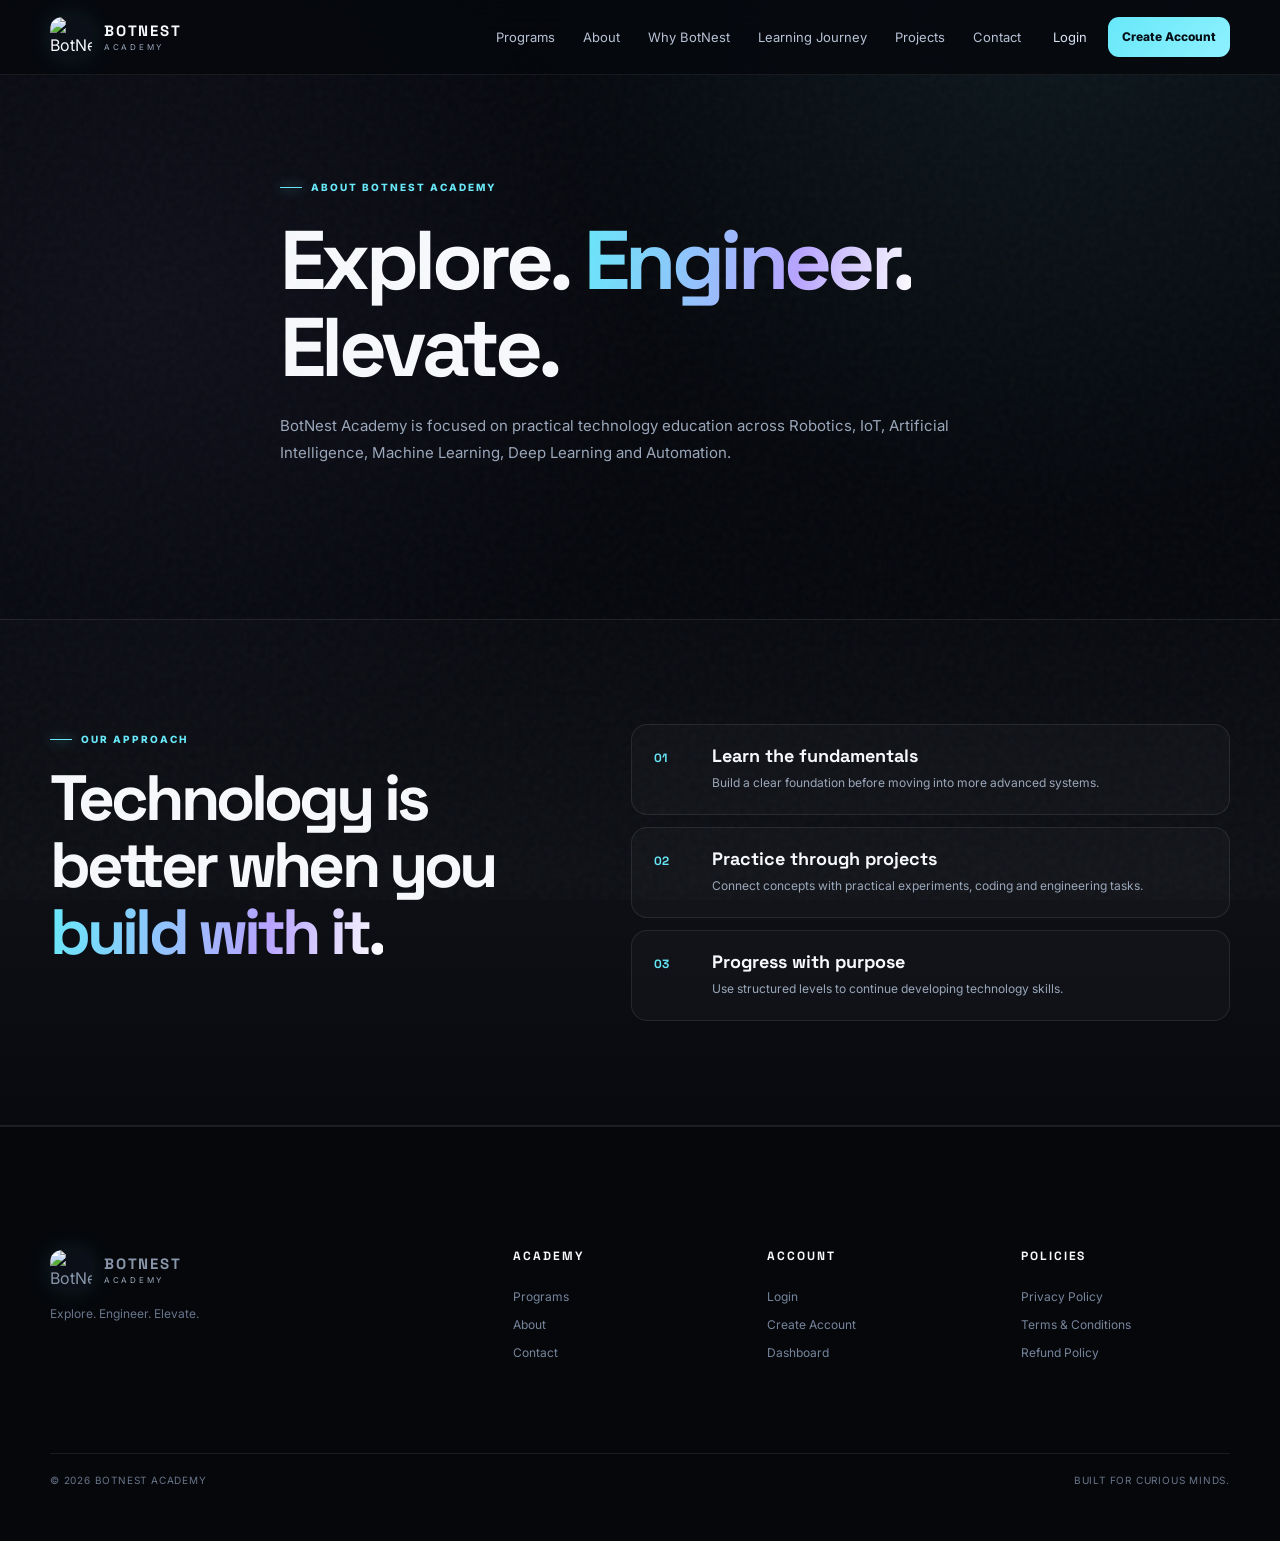
==== commit 7f6f5a39: "Add files via upload" ====
--- a/about.html
+++ b/about.html
@@ -1 +1 @@
-<!doctype html><html lang="en"><head><meta charset="utf-8"><meta name="viewport" content="width=device-width,initial-scale=1"><title>About | BotNest Academy</title><link rel="stylesheet" href="styles.css"></head><body><div class="site-noise"></div><header class="site-header"><div class="container nav-shell"><a class="brand" href="index.html"><img class="brand-logo" src="assets/botnest-logo-mark.jpg" alt="BotNest Academy logo"><span><strong>BOTNEST</strong><small>ACADEMY</small></span></a><nav class="main-nav" id="mainNav"><a href="index.html#programs">Programs</a><a href="about.html">About</a><a href="index.html#why-botnest">Why BotNest</a><a href="index.html#journey">Learning Journey</a><a href="index.html#projects">Projects</a><a href="contact.html">Contact</a><div class="nav-account" id="navAccount"></div></nav><button class="menu-btn" id="menuBtn" type="button"><span></span><span></span><span></span></button></div></header><main><section class="section-pad"><div class="container section-heading reveal reveal-left"><div class="eyebrow"><span></span> ABOUT BOTNEST ACADEMY</div><h1>Explore. <em>Engineer.</em> Elevate.</h1><p>BotNest Academy is focused on practical technology education across Robotics, IoT, Artificial Intelligence, Machine Learning, Deep Learning and Automation.</p></div></section><section class="section-pad section-dark"><div class="container two-column"><div class="section-heading reveal reveal-left"><div class="eyebrow"><span></span> OUR APPROACH</div><h2>Technology is better when you <em>build with it.</em></h2></div><div class="feature-stack"><article class="feature-card reveal reveal-right"><span>01</span><div><h3>Learn the fundamentals</h3><p>Build a clear foundation before moving into more advanced systems.</p></div></article><article class="feature-card reveal reveal-right"><span>02</span><div><h3>Practice through projects</h3><p>Connect concepts with practical experiments, coding and engineering tasks.</p></div></article><article class="feature-card reveal reveal-right"><span>03</span><div><h3>Progress with purpose</h3><p>Use structured levels to continue developing technology skills.</p></div></article></div></div></section></main><footer class="site-footer"><div class="container footer-grid"><div class="footer-brand"><a class="brand" href="index.html"><img class="brand-logo" src="assets/botnest-logo-mark.jpg" alt="BotNest Academy logo"><span><strong>BOTNEST</strong><small>ACADEMY</small></span></a><p>Explore. Engineer. Elevate.</p></div><div><h4>Academy</h4><a href="index.html#programs">Programs</a><a href="about.html">About</a><a href="contact.html">Contact</a></div><div><h4>Account</h4><a href="login.html">Login</a><a href="signup.html">Create Account</a><a href="customer.html">Dashboard</a></div><div><h4>Policies</h4><a href="privacy-policy.html">Privacy Policy</a><a href="terms-and-conditions.html">Terms &amp; Conditions</a><a href="refund-policy.html">Refund Policy</a></div></div><div class="container footer-bottom"><span>© <span id="year"></span> BotNest Academy</span><span>Built for curious minds.</span></div></footer><script src="script.js"></script></body></html>
+<!doctype html><html lang="en"><head><meta charset="utf-8"><meta name="viewport" content="width=device-width,initial-scale=1"><title>About | BotNest Academy</title><link rel="stylesheet" href="styles.css"><link rel="icon" href="favicon.svg" type="image/svg+xml"></head><body><div class="site-noise"></div><header class="site-header"><div class="container nav-shell"><a class="brand" href="index.html"><img class="brand-logo" src="assets/botnest-logo.svg" alt="BotNest Academy logo"><span><strong>BOTNEST</strong><small>ACADEMY</small></span></a><nav class="main-nav" id="mainNav"><a href="index.html#programs">Programs</a><a href="about.html">About</a><a href="index.html#why-botnest">Why BotNest</a><a href="index.html#journey">Learning Journey</a><a href="index.html#projects">Projects</a><a href="contact.html">Contact</a><div class="nav-account" id="navAccount"></div></nav><button class="menu-btn" id="menuBtn" type="button"><span></span><span></span><span></span></button></div></header><main><section class="section-pad"><div class="container section-heading reveal reveal-left"><div class="eyebrow"><span></span> ABOUT BOTNEST ACADEMY</div><h1>Explore. <em>Engineer.</em> Elevate.</h1><p>BotNest Academy is focused on practical technology education across Robotics, IoT, Artificial Intelligence, Machine Learning, Deep Learning and Automation.</p></div></section><section class="section-pad section-dark"><div class="container two-column"><div class="section-heading reveal reveal-left"><div class="eyebrow"><span></span> OUR APPROACH</div><h2>Technology is better when you <em>build with it.</em></h2></div><div class="feature-stack"><article class="feature-card reveal reveal-right"><span>01</span><div><h3>Learn the fundamentals</h3><p>Build a clear foundation before moving into more advanced systems.</p></div></article><article class="feature-card reveal reveal-right"><span>02</span><div><h3>Practice through projects</h3><p>Connect concepts with practical experiments, coding and engineering tasks.</p></div></article><article class="feature-card reveal reveal-right"><span>03</span><div><h3>Progress with purpose</h3><p>Use structured levels to continue developing technology skills.</p></div></article></div></div></section></main><footer class="site-footer"><div class="container footer-grid"><div class="footer-brand"><a class="brand" href="index.html"><img class="brand-logo" src="assets/botnest-logo.svg" alt="BotNest Academy logo"><span><strong>BOTNEST</strong><small>ACADEMY</small></span></a><p>Explore. Engineer. Elevate.</p></div><div><h4>Academy</h4><a href="index.html#programs">Programs</a><a href="about.html">About</a><a href="contact.html">Contact</a></div><div><h4>Account</h4><a href="login.html">Login</a><a href="signup.html">Create Account</a><a href="customer.html">Dashboard</a></div><div><h4>Policies</h4><a href="privacy-policy.html">Privacy Policy</a><a href="terms-and-conditions.html">Terms &amp; Conditions</a><a href="refund-policy.html">Refund Policy</a></div></div><div class="container footer-bottom"><span>© <span id="year"></span> BotNest Academy</span><span>Built for curious minds.</span></div></footer><script src="script.js"></script></body></html>
--- a/styles.css
+++ b/styles.css
@@ -186,3 +186,138 @@
   .competition-week-card{grid-template-columns:1fr}
   .competition-week-card>span{display:none}
 }
+
+
+/* =========================================================
+   FINAL STABILITY PATCH
+   Prevent hero content from ever being clipped and keep
+   dynamically-rendered curriculum content visible.
+   ========================================================= */
+.hero-grid{
+  width:min(1180px, calc(100% - 96px));
+  margin-left:auto;
+  margin-right:auto;
+  padding-left:12px;
+  padding-right:12px;
+  grid-template-columns:minmax(0, .96fr) minmax(460px, 1.04fr);
+  gap:54px;
+}
+.hero-copy{
+  position:relative;
+  z-index:5;
+  min-width:0;
+  max-width:650px;
+  transform:none;
+}
+.hero-copy.reveal-left{
+  transform:translate3d(-10px,20px,0);
+}
+.hero-copy.reveal-left.reveal-visible{
+  transform:translate3d(0,0,0);
+}
+.scrolling-up .hero-copy.reveal-left:not(.reveal-visible){
+  transform:translate3d(-10px,-10px,0);
+}
+.hero-copy h1{
+  font-size:clamp(52px,5.25vw,76px);
+  line-height:.98;
+  max-width:650px;
+  margin-left:0;
+  margin-right:0;
+}
+.hero-lead{max-width:560px}
+.hero-bottom.container{
+  width:min(1180px, calc(100% - 96px));
+}
+
+/* Curriculum must remain visible after dynamic JS rendering. */
+.level-detail-grid,
+.curriculum-card,
+.curriculum-list,
+.curriculum-item,
+.competition-week-card,
+.course-structure-note{
+  opacity:1 !important;
+  visibility:visible !important;
+}
+.curriculum-list{
+  display:grid !important;
+}
+.curriculum-item{
+  color:#b7c3d5 !important;
+}
+.curriculum-number{color:var(--cyan) !important}
+.curriculum-title{color:#d4deec !important}
+.curriculum-check{color:#6d7d96 !important}
+
+@media(max-width:1050px){
+  .hero-grid{
+    width:min(900px, calc(100% - 60px));
+    padding-left:0;
+    padding-right:0;
+    grid-template-columns:1fr;
+  }
+  .hero-copy{
+    max-width:760px;
+    margin-left:auto;
+    margin-right:auto;
+    text-align:center;
+  }
+  .hero-copy h1{max-width:760px;margin-left:auto;margin-right:auto}
+  .hero-copy.reveal-left,
+  .hero-copy.reveal-left.reveal-visible,
+  .scrolling-up .hero-copy.reveal-left:not(.reveal-visible){transform:translate3d(0,0,0)}
+  .hero-bottom.container{width:min(900px, calc(100% - 60px))}
+}
+
+@media(max-width:780px){
+  .hero-grid{width:calc(100% - 30px);gap:25px}
+  .hero-copy{width:100%;text-align:center}
+  .hero-copy h1{font-size:clamp(43px,11.5vw,62px);max-width:100%}
+  .hero-bottom.container{width:calc(100% - 30px)}
+}
+
+@media(max-width:480px){
+  .hero-grid{width:calc(100% - 24px)}
+  .hero-copy h1{font-size:43px}
+  .hero-bottom.container{width:calc(100% - 24px)}
+}
+
+/* =========================================================
+   BOTNEST ACADEMY — FINAL UI SYSTEM
+   Premium, modern, responsive, accessibility-conscious.
+   ========================================================= */
+:root{
+  --bg:#06080d;
+  --bg2:#0a0f18;
+  --panel:#0d131e;
+  --panel2:#111a28;
+  --text:#f7f9fc;
+  --muted:#9aa7ba;
+  --line:rgba(255,255,255,.085);
+  --cyan:#67e8f9;
+  --purple:#a78bfa;
+  --green:#86efac;
+  --max:1180px;
+  --radius:20px;
+  --shadow:0 24px 70px rgba(0,0,0,.34);
+}
+body{background:radial-gradient(circle at 82% 0%,rgba(103,232,249,.07),transparent 28%),radial-gradient(circle at 12% 20%,rgba(167,139,250,.06),transparent 30%),var(--bg);}
+body:before{opacity:.55;background-size:80px 80px;}
+.site-header{background:rgba(6,8,13,.82);border-bottom-color:rgba(255,255,255,.07);}
+.nav-shell{min-height:74px}.brand-logo{width:40px;height:40px;object-fit:contain;border-radius:12px;background:#0a0f18;box-shadow:0 0 24px rgba(103,232,249,.12);}
+.main-nav{gap:6px}.main-nav>a,.nav-login,.nav-logout{padding:9px 11px;border-radius:10px}.main-nav>a:hover,.nav-login:hover{background:rgba(255,255,255,.05);color:#fff}.nav-cta{padding:10px 14px;border-radius:11px;}
+.hero{min-height:calc(100svh - 74px);padding-top:74px;padding-bottom:42px}.hero-grid{width:min(1180px,calc(100% - 48px));gap:46px;grid-template-columns:minmax(0,1.02fr) minmax(400px,.98fr)}
+.hero-copy h1{font-size:clamp(52px,6vw,82px);letter-spacing:-.065em;line-height:.97}.hero-lead{font-size:16px;max-width:590px;color:#aab5c5}.hero-actions{margin-top:8px}.btn{min-height:50px;border-radius:12px}.btn-primary{background:#f5f7fb;color:#071018;box-shadow:none}.btn-primary:hover{box-shadow:0 14px 36px rgba(255,255,255,.10)}.btn-ghost{background:rgba(255,255,255,.035)}
+.hero-visual{min-height:470px}.hero-core{width:190px;height:190px;background:radial-gradient(circle,rgba(103,232,249,.14),rgba(167,139,250,.06) 48%,transparent 72%)}.orbital-a{width:290px;height:290px}.orbital-b{width:410px;height:190px}.orbital-c{width:430px;height:430px}.float-chip{border-radius:10px;background:rgba(13,19,30,.86);}
+.hero-bottom{margin-top:36px;grid-template-columns:repeat(3,auto) 1fr}.hero-bottom strong{font-size:27px}.hero-note{font-size:10px}
+.section-pad{padding:104px 0}.section-heading h2,.project-copy h2{letter-spacing:-.06em}.program-grid{gap:16px}.program-card{min-height:390px;padding:23px;border-radius:18px;background:linear-gradient(145deg,rgba(255,255,255,.045),rgba(255,255,255,.012));}.program-card:hover{transform:translateY(-5px)}.program-icon{font-size:28px}.program-card h3{font-size:25px}.program-card>p{min-height:72px}.program-levels a{border-radius:8px}.feature-card,.journey-card,.project-panel,.course-outcomes,.curriculum-card,.level-action-card,.level-card{border-radius:16px}.feature-card{background:rgba(255,255,255,.022)}.journey-card{background:rgba(255,255,255,.022)}
+.project-showcase{gap:50px}.project-panel{background:linear-gradient(145deg,#0c131e,#0a0f17);}
+.site-footer{border-top:1px solid var(--line);background:#05070b}.footer-grid{padding:58px 0 40px}.footer-grid a{color:#8996aa}.footer-grid a:hover{color:#fff}.footer-bottom{padding:18px 0 28px;color:#69768a}
+.auth-page,.dashboard-page,.admin-page{background:radial-gradient(circle at 50% 0%,rgba(103,232,249,.06),transparent 34%),var(--bg)}.auth-main{min-height:calc(100svh - 74px);display:grid;place-items:center;padding:56px 20px}.auth-card{border:1px solid var(--line);background:linear-gradient(145deg,rgba(17,26,40,.92),rgba(8,12,19,.95));border-radius:22px;box-shadow:var(--shadow)}
+input,select,textarea{font:inherit}.field input,.field select,.field textarea,.auth-form input,.auth-form select{background:#090e17!important;border:1px solid rgba(255,255,255,.10)!important;color:#f7f9fc!important;border-radius:11px!important;min-height:48px}.field input:focus,.field select:focus,.auth-form input:focus,.auth-form select:focus{outline:none!important;border-color:rgba(103,232,249,.55)!important;box-shadow:0 0 0 3px rgba(103,232,249,.08)!important}.auth-nav-links a{color:#aeb9c9}.auth-nav-links a:hover{color:#fff}
+.dashboard-card,.admin-card,.stat-card,.data-card{background:rgba(255,255,255,.025)!important;border:1px solid var(--line)!important;border-radius:16px!important}.table-wrap{border:1px solid var(--line);border-radius:16px;overflow:auto}.nav-wrap{min-height:74px;display:flex;align-items:center;justify-content:space-between;gap:24px}.brand-text{display:grid;line-height:1}.brand-text strong{font-family:"Space Grotesk";letter-spacing:.12em;font-size:15px}.brand-text span{font-size:8px;letter-spacing:.34em;color:var(--muted);margin-top:5px}
+.reveal-left{transform:translate3d(-18px,18px,0)}.reveal-right{transform:translate3d(18px,18px,0)}.reveal-up{transform:translate3d(0,18px,0)}.reveal-visible{opacity:1!important;transform:none!important}
+@media(max-width:1050px){.hero-grid{width:min(900px,calc(100% - 40px));grid-template-columns:1fr}.hero-copy{text-align:center;margin:auto}.hero-copy .eyebrow,.hero-actions,.hero-trust{justify-content:center}.hero-lead{margin-left:auto;margin-right:auto}.hero-visual{min-height:390px}.two-column{grid-template-columns:1fr;gap:46px}}
+@media(max-width:780px){.container{width:min(var(--max),calc(100% - 30px))}.main-nav{position:absolute;left:15px;right:15px;top:68px;display:none;flex-direction:column;align-items:stretch;padding:12px;background:rgba(8,12,19,.98);border:1px solid var(--line);border-radius:16px;box-shadow:var(--shadow)}.main-nav.mobile-open{display:flex}.main-nav>a,.nav-account{width:100%;margin:0}.nav-account{display:grid;grid-template-columns:1fr 1fr}.menu-btn{display:block}.hero{padding-top:55px}.hero-grid{width:calc(100% - 24px)}.hero-copy h1{font-size:clamp(44px,12vw,62px)}.hero-visual{min-height:320px}.hero-bottom{grid-template-columns:1fr 1fr;gap:22px}.hero-note{grid-column:1/-1;justify-self:start;text-align:left}.program-grid,.journey-grid{grid-template-columns:1fr}.course-overview-wrap,.level-details-grid,.level-detail-grid{grid-template-columns:1fr}.curriculum-list{grid-template-columns:1fr}.footer-grid{grid-template-columns:1fr 1fr}.section-pad{padding:82px 0}}
+@media(max-width:480px){.brand-logo{width:36px;height:36px}.brand strong,.brand-text strong{font-size:13px}.hero-copy h1{font-size:43px}.hero-visual{min-height:280px}.hero-core{width:155px;height:155px}.orbital-a{width:235px;height:235px}.orbital-b{width:300px;height:150px}.orbital-c{width:320px;height:320px}.float-chip{font-size:7px;padding:6px 8px}.footer-grid{grid-template-columns:1fr}.section-pad{padding:70px 0}}
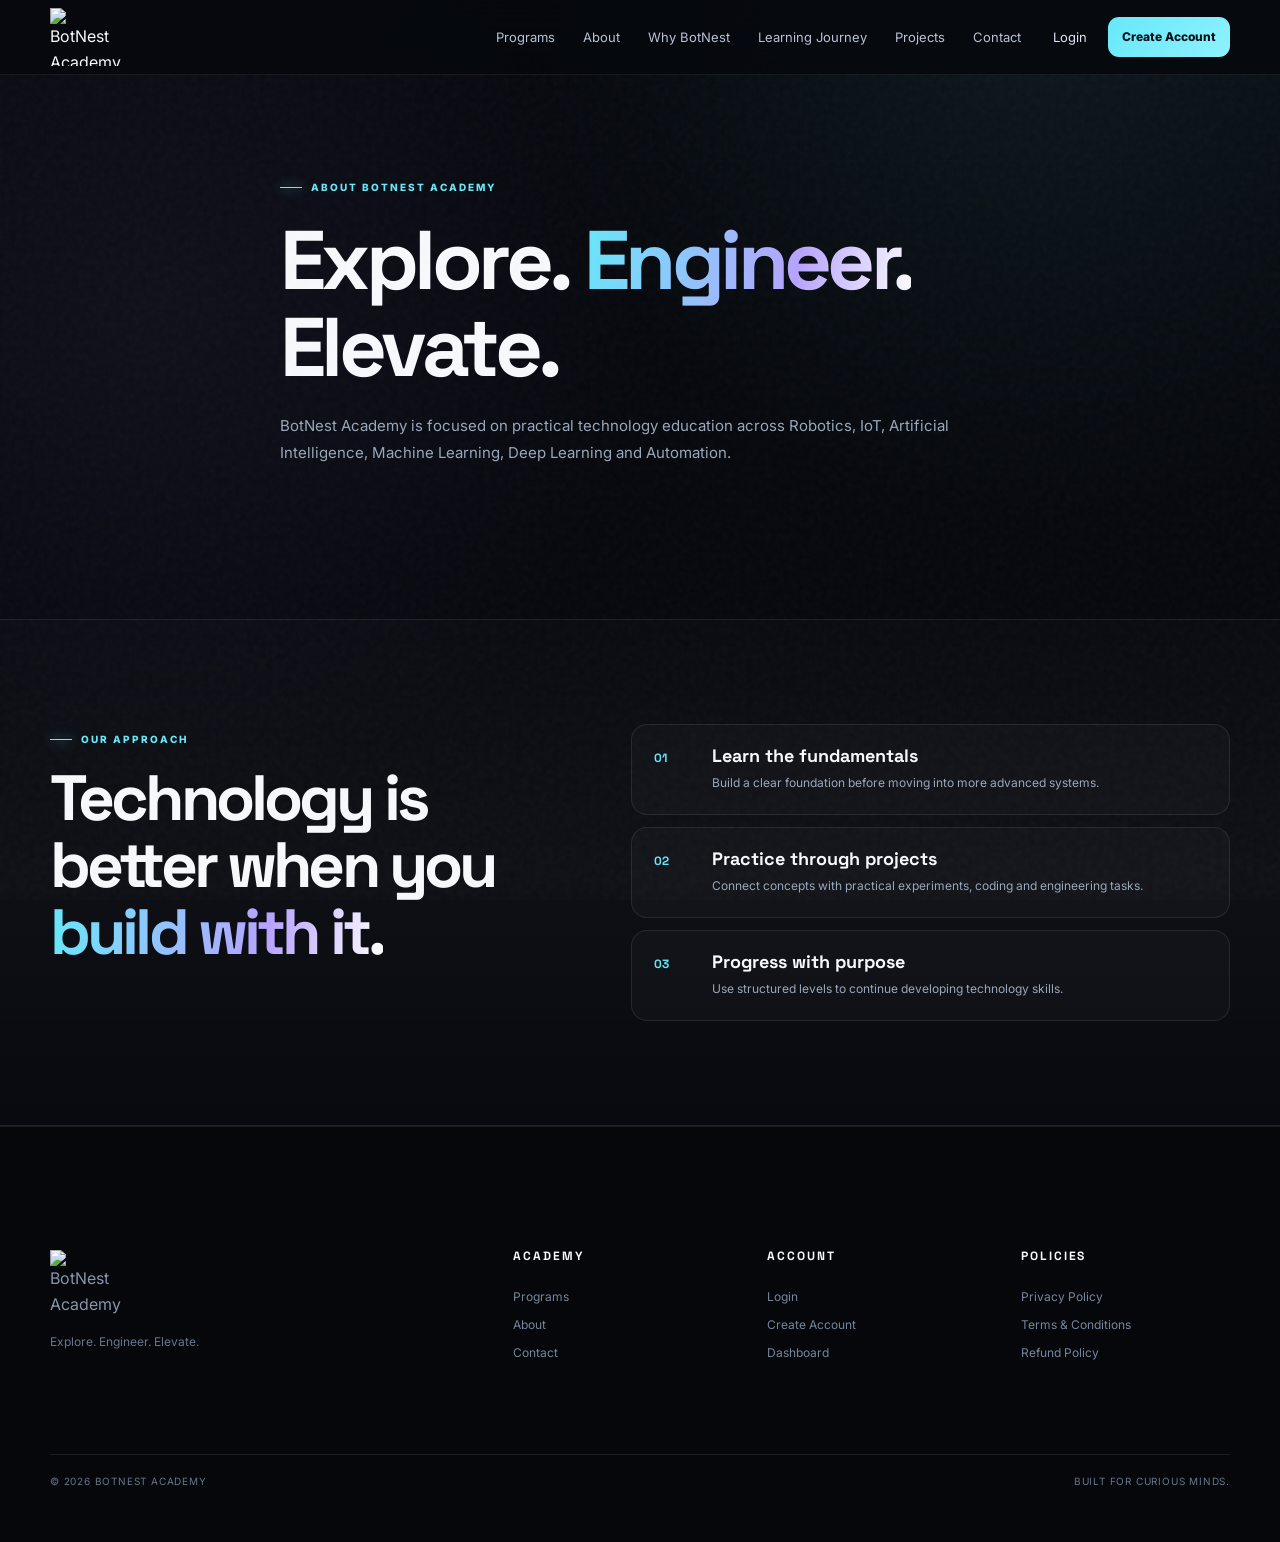
==== commit 2f4094d0: "Add files via upload" ====
--- a/about.html
+++ b/about.html
@@ -1 +1 @@
-<!doctype html><html lang="en"><head><meta charset="utf-8"><meta name="viewport" content="width=device-width,initial-scale=1"><title>About | BotNest Academy</title><link rel="stylesheet" href="styles.css"><link rel="icon" href="favicon.svg" type="image/svg+xml"></head><body><div class="site-noise"></div><header class="site-header"><div class="container nav-shell"><a class="brand" href="index.html"><img class="brand-logo" src="assets/botnest-logo.svg" alt="BotNest Academy logo"><span><strong>BOTNEST</strong><small>ACADEMY</small></span></a><nav class="main-nav" id="mainNav"><a href="index.html#programs">Programs</a><a href="about.html">About</a><a href="index.html#why-botnest">Why BotNest</a><a href="index.html#journey">Learning Journey</a><a href="index.html#projects">Projects</a><a href="contact.html">Contact</a><div class="nav-account" id="navAccount"></div></nav><button class="menu-btn" id="menuBtn" type="button"><span></span><span></span><span></span></button></div></header><main><section class="section-pad"><div class="container section-heading reveal reveal-left"><div class="eyebrow"><span></span> ABOUT BOTNEST ACADEMY</div><h1>Explore. <em>Engineer.</em> Elevate.</h1><p>BotNest Academy is focused on practical technology education across Robotics, IoT, Artificial Intelligence, Machine Learning, Deep Learning and Automation.</p></div></section><section class="section-pad section-dark"><div class="container two-column"><div class="section-heading reveal reveal-left"><div class="eyebrow"><span></span> OUR APPROACH</div><h2>Technology is better when you <em>build with it.</em></h2></div><div class="feature-stack"><article class="feature-card reveal reveal-right"><span>01</span><div><h3>Learn the fundamentals</h3><p>Build a clear foundation before moving into more advanced systems.</p></div></article><article class="feature-card reveal reveal-right"><span>02</span><div><h3>Practice through projects</h3><p>Connect concepts with practical experiments, coding and engineering tasks.</p></div></article><article class="feature-card reveal reveal-right"><span>03</span><div><h3>Progress with purpose</h3><p>Use structured levels to continue developing technology skills.</p></div></article></div></div></section></main><footer class="site-footer"><div class="container footer-grid"><div class="footer-brand"><a class="brand" href="index.html"><img class="brand-logo" src="assets/botnest-logo.svg" alt="BotNest Academy logo"><span><strong>BOTNEST</strong><small>ACADEMY</small></span></a><p>Explore. Engineer. Elevate.</p></div><div><h4>Academy</h4><a href="index.html#programs">Programs</a><a href="about.html">About</a><a href="contact.html">Contact</a></div><div><h4>Account</h4><a href="login.html">Login</a><a href="signup.html">Create Account</a><a href="customer.html">Dashboard</a></div><div><h4>Policies</h4><a href="privacy-policy.html">Privacy Policy</a><a href="terms-and-conditions.html">Terms &amp; Conditions</a><a href="refund-policy.html">Refund Policy</a></div></div><div class="container footer-bottom"><span>© <span id="year"></span> BotNest Academy</span><span>Built for curious minds.</span></div></footer><script src="script.js"></script></body></html>
+<!doctype html><html lang="en"><head><meta charset="utf-8"><meta name="viewport" content="width=device-width,initial-scale=1"><title>About | BotNest Academy</title><link rel="stylesheet" href="styles.css"><link rel="icon" href="favicon.svg" type="image/svg+xml"></head><body><div class="site-noise"></div><header class="site-header"><div class="container nav-shell"><a class="brand" href="index.html"><img class="brand-logo" src="assets/botnest-logo.png" alt="BotNest Academy"></a><nav class="main-nav" id="mainNav"><a href="index.html#programs">Programs</a><a href="about.html">About</a><a href="index.html#why-botnest">Why BotNest</a><a href="index.html#journey">Learning Journey</a><a href="index.html#projects">Projects</a><a href="contact.html">Contact</a><div class="nav-account" id="navAccount"></div></nav><button class="menu-btn" id="menuBtn" type="button"><span></span><span></span><span></span></button></div></header><main><section class="section-pad"><div class="container section-heading reveal reveal-left"><div class="eyebrow"><span></span> ABOUT BOTNEST ACADEMY</div><h1>Explore. <em>Engineer.</em> Elevate.</h1><p>BotNest Academy is focused on practical technology education across Robotics, IoT, Artificial Intelligence, Machine Learning, Deep Learning and Automation.</p></div></section><section class="section-pad section-dark"><div class="container two-column"><div class="section-heading reveal reveal-left"><div class="eyebrow"><span></span> OUR APPROACH</div><h2>Technology is better when you <em>build with it.</em></h2></div><div class="feature-stack"><article class="feature-card reveal reveal-right"><span>01</span><div><h3>Learn the fundamentals</h3><p>Build a clear foundation before moving into more advanced systems.</p></div></article><article class="feature-card reveal reveal-right"><span>02</span><div><h3>Practice through projects</h3><p>Connect concepts with practical experiments, coding and engineering tasks.</p></div></article><article class="feature-card reveal reveal-right"><span>03</span><div><h3>Progress with purpose</h3><p>Use structured levels to continue developing technology skills.</p></div></article></div></div></section></main><footer class="site-footer"><div class="container footer-grid"><div class="footer-brand"><a class="brand" href="index.html"><img class="brand-logo" src="assets/botnest-logo.png" alt="BotNest Academy"></a><p>Explore. Engineer. Elevate.</p></div><div><h4>Academy</h4><a href="index.html#programs">Programs</a><a href="about.html">About</a><a href="contact.html">Contact</a></div><div><h4>Account</h4><a href="login.html">Login</a><a href="signup.html">Create Account</a><a href="customer.html">Dashboard</a></div><div><h4>Policies</h4><a href="privacy-policy.html">Privacy Policy</a><a href="terms-and-conditions.html">Terms &amp; Conditions</a><a href="refund-policy.html">Refund Policy</a></div></div><div class="container footer-bottom"><span>© <span id="year"></span> BotNest Academy</span><span>Built for curious minds.</span></div></footer><script src="script.js"></script></body></html>
--- a/styles.css
+++ b/styles.css
@@ -321,3 +321,118 @@
 @media(max-width:1050px){.hero-grid{width:min(900px,calc(100% - 40px));grid-template-columns:1fr}.hero-copy{text-align:center;margin:auto}.hero-copy .eyebrow,.hero-actions,.hero-trust{justify-content:center}.hero-lead{margin-left:auto;margin-right:auto}.hero-visual{min-height:390px}.two-column{grid-template-columns:1fr;gap:46px}}
 @media(max-width:780px){.container{width:min(var(--max),calc(100% - 30px))}.main-nav{position:absolute;left:15px;right:15px;top:68px;display:none;flex-direction:column;align-items:stretch;padding:12px;background:rgba(8,12,19,.98);border:1px solid var(--line);border-radius:16px;box-shadow:var(--shadow)}.main-nav.mobile-open{display:flex}.main-nav>a,.nav-account{width:100%;margin:0}.nav-account{display:grid;grid-template-columns:1fr 1fr}.menu-btn{display:block}.hero{padding-top:55px}.hero-grid{width:calc(100% - 24px)}.hero-copy h1{font-size:clamp(44px,12vw,62px)}.hero-visual{min-height:320px}.hero-bottom{grid-template-columns:1fr 1fr;gap:22px}.hero-note{grid-column:1/-1;justify-self:start;text-align:left}.program-grid,.journey-grid{grid-template-columns:1fr}.course-overview-wrap,.level-details-grid,.level-detail-grid{grid-template-columns:1fr}.curriculum-list{grid-template-columns:1fr}.footer-grid{grid-template-columns:1fr 1fr}.section-pad{padding:82px 0}}
 @media(max-width:480px){.brand-logo{width:36px;height:36px}.brand strong,.brand-text strong{font-size:13px}.hero-copy h1{font-size:43px}.hero-visual{min-height:280px}.hero-core{width:155px;height:155px}.orbital-a{width:235px;height:235px}.orbital-b{width:300px;height:150px}.orbital-c{width:320px;height:320px}.float-chip{font-size:7px;padding:6px 8px}.footer-grid{grid-template-columns:1fr}.section-pad{padding:70px 0}}
+
+
+/* =========================================================
+   FINAL HERO CENTERING PATCH
+   Homepage hero is intentionally centered on desktop and mobile.
+   The orbital artwork sits behind the headline instead of pushing
+   the headline toward the left edge.
+   ========================================================= */
+.hero{
+  position:relative;
+  overflow:hidden;
+  min-height:calc(100svh - 74px);
+  display:flex;
+  flex-direction:column;
+  justify-content:center;
+  padding-top:48px;
+  padding-bottom:34px;
+}
+.hero-grid{
+  position:relative;
+  z-index:3;
+  width:min(1180px,calc(100% - 48px));
+  display:block;
+  margin-left:auto;
+  margin-right:auto;
+}
+.hero-copy{
+  width:min(920px,100%);
+  max-width:920px;
+  margin:0 auto;
+  text-align:center;
+  position:relative;
+  z-index:5;
+}
+.hero-copy .eyebrow,
+.hero-copy .hero-actions,
+.hero-copy .hero-trust{
+  justify-content:center;
+}
+.hero-copy h1{
+  max-width:900px;
+  margin:22px auto 0;
+  font-size:clamp(54px,7vw,92px);
+  line-height:.96;
+  letter-spacing:-.065em;
+}
+.hero-lead{
+  max-width:700px;
+  margin:28px auto;
+}
+.hero-visual{
+  position:absolute;
+  z-index:1;
+  inset:50% auto auto 50%;
+  width:min(760px,72vw);
+  height:min(760px,72vw);
+  min-height:0;
+  transform:translate(-50%,-49%);
+  opacity:.78;
+  pointer-events:none;
+}
+.hero-visual .orbital-c{width:100%;height:100%}
+.hero-visual .orbital-b{width:86%;height:40%;}
+.hero-visual .orbital-a{width:62%;height:62%;}
+.hero-bottom{
+  position:relative;
+  z-index:4;
+  width:min(1000px,calc(100% - 48px));
+  margin:38px auto 0;
+  grid-template-columns:repeat(3,auto) 1fr;
+  justify-content:center;
+}
+.hero-note{text-align:left;justify-self:end}
+
+@media(max-width:1050px){
+  .hero{padding-top:42px}
+  .hero-grid{width:min(900px,calc(100% - 40px))}
+  .hero-copy{max-width:820px}
+  .hero-copy h1{max-width:820px;font-size:clamp(50px,8vw,78px)}
+  .hero-visual{width:min(680px,82vw);height:min(680px,82vw);opacity:.65}
+  .hero-bottom{width:min(900px,calc(100% - 40px))}
+}
+
+@media(max-width:780px){
+  .hero{min-height:auto;padding-top:55px;padding-bottom:35px}
+  .hero-grid{width:calc(100% - 30px)}
+  .hero-copy{width:100%;text-align:center}
+  .hero-copy h1{font-size:clamp(43px,11.5vw,62px);max-width:100%;margin-top:18px}
+  .hero-lead{font-size:15px;margin:22px auto}
+  .hero-visual{width:560px;height:560px;max-width:145vw;max-height:145vw;opacity:.48}
+  .hero-bottom{width:calc(100% - 30px);grid-template-columns:1fr 1fr;gap:20px;margin-top:32px}
+  .hero-note{grid-column:1/-1;justify-self:center;text-align:center;max-width:360px}
+}
+
+@media(max-width:480px){
+  .hero{padding-top:42px}
+  .hero-copy h1{font-size:43px}
+  .hero-visual{width:430px;height:430px}
+  .hero-bottom{width:calc(100% - 24px);grid-template-columns:1fr 1fr}
+  .hero-note{grid-column:1/-1}
+}
+
+/* Self-contained header logo; no external image dependency. */
+.brand-mark{width:40px;height:40px;display:flex;align-items:flex-end;justify-content:center;gap:3px;transform:skew(-10deg);flex-shrink:0}
+.brand-mark i{display:block;width:7px;border-radius:3px;background:linear-gradient(180deg,var(--cyan),var(--purple));box-shadow:0 0 14px rgba(103,232,249,.2)}
+.brand-mark i:nth-child(1){height:17px}.brand-mark i:nth-child(2){height:29px}.brand-mark i:nth-child(3){height:23px}
+@media(max-width:480px){.brand-mark{width:36px;height:36px}.brand-mark i{width:6px}}
+
+
+/* FINAL BOTNEST BRAND ASSET */
+.brand{display:inline-flex;align-items:center;gap:0;flex-shrink:0;}
+.brand-logo{display:block;width:158px;height:58px;object-fit:contain;object-position:left center;background:transparent;box-shadow:none;border-radius:0;}
+.footer-brand .brand-logo{width:190px;height:70px;}
+@media(max-width:780px){.brand-logo{width:142px;height:52px}.footer-brand .brand-logo{width:180px;height:66px}}
+@media(max-width:480px){.brand-logo{width:130px;height:48px}}
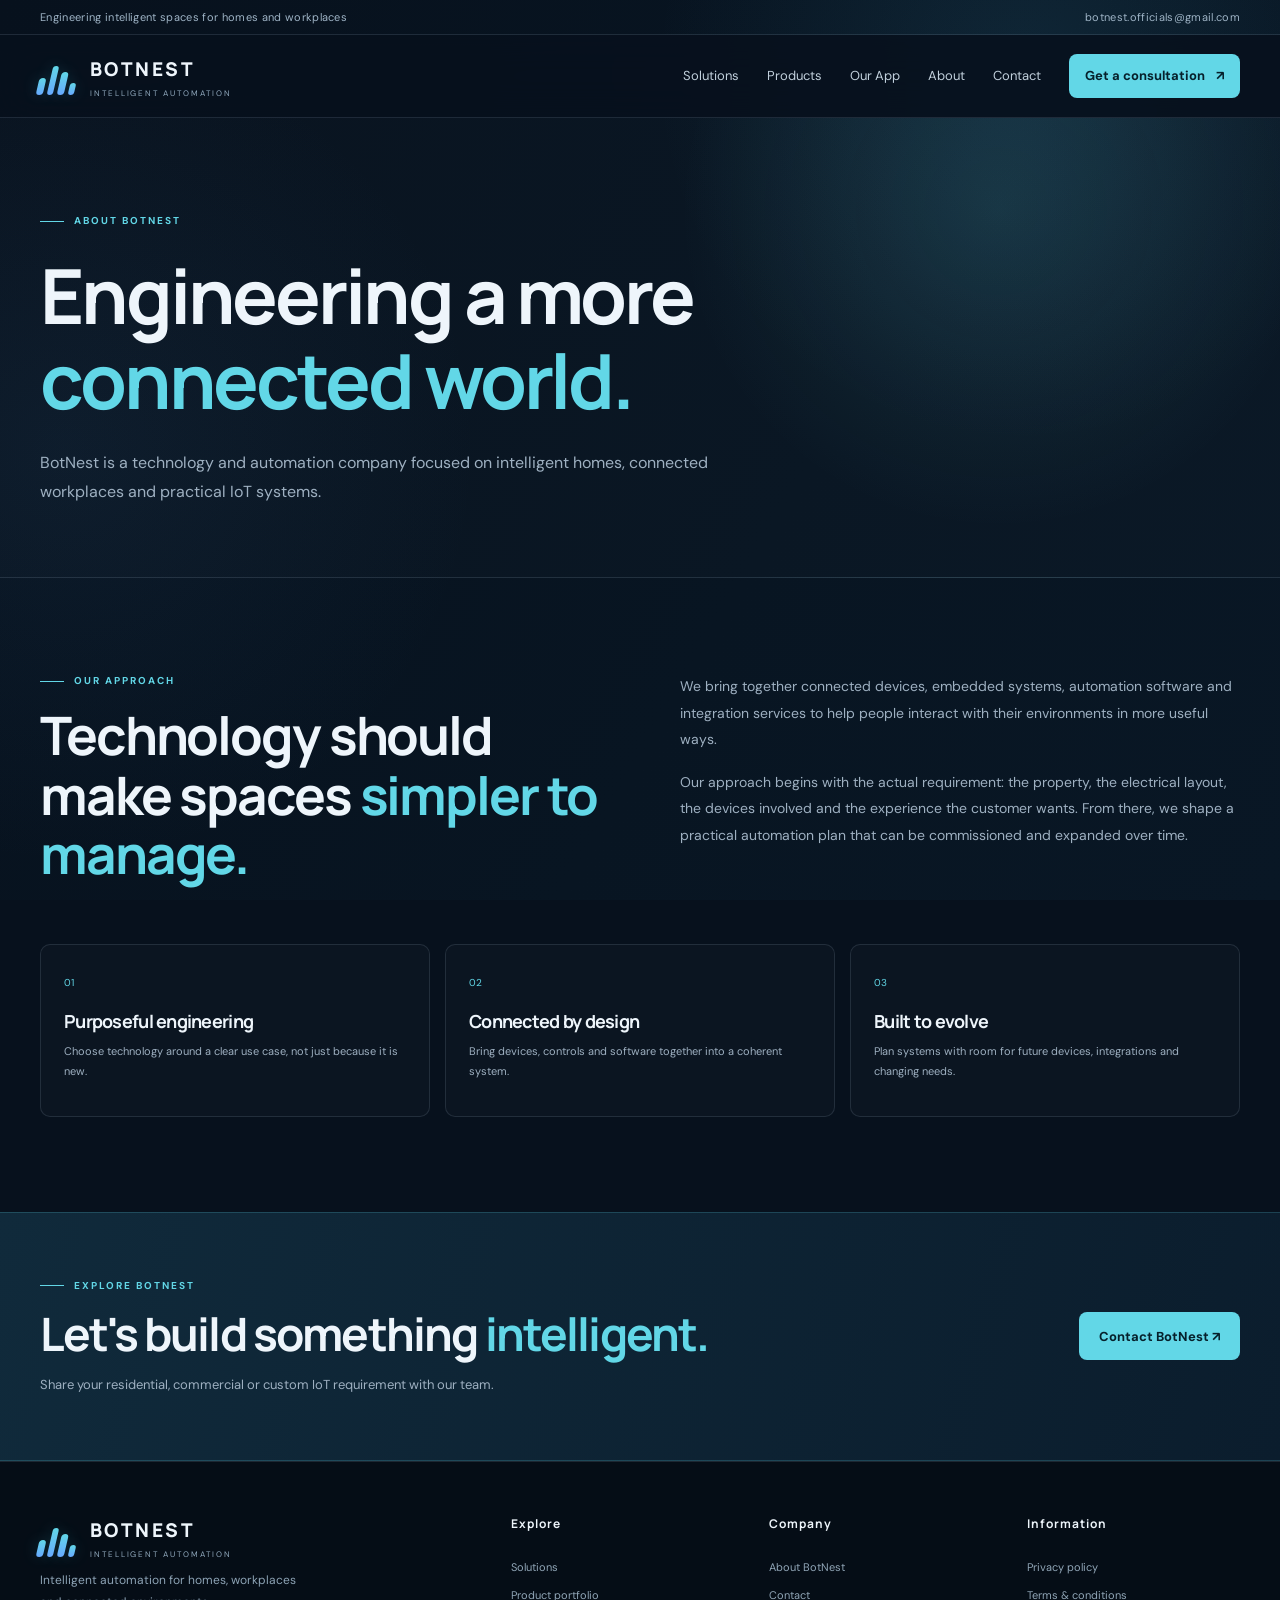
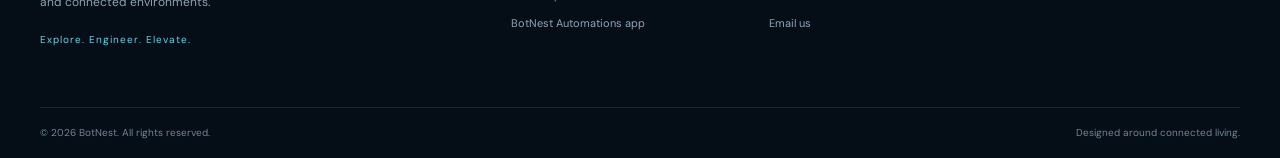
==== commit 0b805530: "Add files via upload" ====
--- a/about.html
+++ b/about.html
@@ -1 +1,2 @@
-<!doctype html><html lang="en"><head><meta charset="utf-8"><meta name="viewport" content="width=device-width,initial-scale=1"><title>About | BotNest Academy</title><link rel="stylesheet" href="styles.css"><link rel="icon" href="favicon.svg" type="image/svg+xml"></head><body><div class="site-noise"></div><header class="site-header"><div class="container nav-shell"><a class="brand" href="index.html"><img class="brand-logo" src="assets/botnest-logo.png" alt="BotNest Academy"></a><nav class="main-nav" id="mainNav"><a href="index.html#programs">Programs</a><a href="about.html">About</a><a href="index.html#why-botnest">Why BotNest</a><a href="index.html#journey">Learning Journey</a><a href="index.html#projects">Projects</a><a href="contact.html">Contact</a><div class="nav-account" id="navAccount"></div></nav><button class="menu-btn" id="menuBtn" type="button"><span></span><span></span><span></span></button></div></header><main><section class="section-pad"><div class="container section-heading reveal reveal-left"><div class="eyebrow"><span></span> ABOUT BOTNEST ACADEMY</div><h1>Explore. <em>Engineer.</em> Elevate.</h1><p>BotNest Academy is focused on practical technology education across Robotics, IoT, Artificial Intelligence, Machine Learning, Deep Learning and Automation.</p></div></section><section class="section-pad section-dark"><div class="container two-column"><div class="section-heading reveal reveal-left"><div class="eyebrow"><span></span> OUR APPROACH</div><h2>Technology is better when you <em>build with it.</em></h2></div><div class="feature-stack"><article class="feature-card reveal reveal-right"><span>01</span><div><h3>Learn the fundamentals</h3><p>Build a clear foundation before moving into more advanced systems.</p></div></article><article class="feature-card reveal reveal-right"><span>02</span><div><h3>Practice through projects</h3><p>Connect concepts with practical experiments, coding and engineering tasks.</p></div></article><article class="feature-card reveal reveal-right"><span>03</span><div><h3>Progress with purpose</h3><p>Use structured levels to continue developing technology skills.</p></div></article></div></div></section></main><footer class="site-footer"><div class="container footer-grid"><div class="footer-brand"><a class="brand" href="index.html"><img class="brand-logo" src="assets/botnest-logo.png" alt="BotNest Academy"></a><p>Explore. Engineer. Elevate.</p></div><div><h4>Academy</h4><a href="index.html#programs">Programs</a><a href="about.html">About</a><a href="contact.html">Contact</a></div><div><h4>Account</h4><a href="login.html">Login</a><a href="signup.html">Create Account</a><a href="customer.html">Dashboard</a></div><div><h4>Policies</h4><a href="privacy-policy.html">Privacy Policy</a><a href="terms-and-conditions.html">Terms &amp; Conditions</a><a href="refund-policy.html">Refund Policy</a></div></div><div class="container footer-bottom"><span>© <span id="year"></span> BotNest Academy</span><span>Built for curious minds.</span></div></footer><script src="script.js"></script></body></html>
+<!doctype html><html lang="en"><head><meta charset="utf-8"><meta name="viewport" content="width=device-width,initial-scale=1"><meta name="description" content="Learn about BotNest, a technology company focused on intelligent home automation, office automation and IoT integration."><meta name="theme-color" content="#07111d"><title>About BotNest | BotNest</title><link rel="icon" href="favicon.svg" type="image/svg+xml"><link rel="preconnect" href="https://fonts.googleapis.com"><link rel="preconnect" href="https://fonts.gstatic.com" crossorigin><link href="https://fonts.googleapis.com/css2?family=DM+Sans:wght@400;500;600;700&family=Manrope:wght@400;500;600;700;800&display=swap" rel="stylesheet"><link rel="stylesheet" href="corporate.css"></head><body><div class="topline"><div class="wrap topline-inner"><span>Engineering intelligent spaces for homes and workplaces</span><a href="mailto:botnest.officials@gmail.com">botnest.officials@gmail.com</a></div></div>
+<header class="site-header"><div class="wrap nav-wrap"><a class="brand" href="index.html" aria-label="BotNest home"><span class="brand-mark"><span></span><span></span><span></span><span></span></span><span class="brand-copy"><b>BOTNEST</b><small>INTELLIGENT AUTOMATION</small></span></a><button class="menu-toggle" id="menuToggle" aria-label="Toggle navigation" aria-expanded="false"><i></i><i></i><i></i></button><nav class="main-nav" id="mainNav"><a href="solutions.html">Solutions</a><a href="products.html">Products</a><a href="app.html">Our App</a><a href="about.html">About</a><a href="contact.html">Contact</a><a class="nav-cta" href="contact.html#enquiry">Get a consultation <span>↗</span></a></nav></div></header><main><section class="page-hero"><div class="wrap"><div class="eyebrow"><span></span> ABOUT BOTNEST</div><h1>Engineering a more <em>connected world.</em></h1><p>BotNest is a technology and automation company focused on intelligent homes, connected workplaces and practical IoT systems.</p></div></section><section class="section"><div class="wrap about-grid"><div><div class="eyebrow"><span></span> OUR APPROACH</div><h2>Technology should make spaces <em>simpler to manage.</em></h2></div><div><p>We bring together connected devices, embedded systems, automation software and integration services to help people interact with their environments in more useful ways.</p><p>Our approach begins with the actual requirement: the property, the electrical layout, the devices involved and the experience the customer wants. From there, we shape a practical automation plan that can be commissioned and expanded over time.</p></div></div><div class="wrap values-grid"><article><span>01</span><h3>Purposeful engineering</h3><p>Choose technology around a clear use case, not just because it is new.</p></article><article><span>02</span><h3>Connected by design</h3><p>Bring devices, controls and software together into a coherent system.</p></article><article><span>03</span><h3>Built to evolve</h3><p>Plan systems with room for future devices, integrations and changing needs.</p></article></div></section><section class="cta-band"><div class="wrap cta-inner"><div><div class="eyebrow"><span></span> EXPLORE BOTNEST</div><h2>Let's build something <em>intelligent.</em></h2><p>Share your residential, commercial or custom IoT requirement with our team.</p></div><a class="btn btn-primary" href="contact.html#enquiry">Contact BotNest ↗</a></div></section></main><footer class="site-footer"><div class="wrap footer-main"><div class="footer-brand"><a class="brand" href="index.html"><span class="brand-mark"><span></span><span></span><span></span><span></span></span><span class="brand-copy"><b>BOTNEST</b><small>INTELLIGENT AUTOMATION</small></span></a><p>Intelligent automation for homes, workplaces and connected environments.</p><span class="footer-tag">Explore. Engineer. Elevate.</span></div><div><h4>Explore</h4><a href="solutions.html">Solutions</a><a href="products.html">Product portfolio</a><a href="app.html">BotNest Automations app</a></div><div><h4>Company</h4><a href="about.html">About BotNest</a><a href="contact.html">Contact</a><a href="mailto:botnest.officials@gmail.com">Email us</a></div><div><h4>Information</h4><a href="privacy-policy.html">Privacy policy</a><a href="terms-and-conditions.html">Terms &amp; conditions</a></div></div><div class="wrap footer-bottom"><span>© <span id="year"></span> BotNest. All rights reserved.</span><span>Designed around connected living.</span></div></footer><script src="corporate.js"></script></body></html>
--- a/corporate.css
+++ b/corporate.css
@@ -0,0 +1,2 @@
+ :root{--bg:#07111d;--bg2:#0b1928;--panel:#102235;--panel2:#132a3e;--text:#eef5fb;--muted:#9eb0c1;--line:rgba(193,218,239,.13);--cyan:#62d7e7;--blue:#68a9ff;--lime:#b9efc4;--max:1200px;--radius:22px}*{box-sizing:border-box}html{scroll-behavior:smooth;scroll-padding-top:100px}body{margin:0;background:var(--bg);color:var(--text);font-family:'DM Sans',sans-serif;line-height:1.65}body:before{content:"";position:fixed;inset:0;pointer-events:none;z-index:-1;background:radial-gradient(circle at 80% 8%,rgba(65,157,194,.13),transparent 28%),radial-gradient(circle at 5% 50%,rgba(54,104,151,.10),transparent 32%),linear-gradient(120deg,#07111d,#081522 60%,#091725)}a{color:inherit;text-decoration:none}.wrap{width:min(var(--max),calc(100% - 48px));margin:auto}.topline{border-bottom:1px solid var(--line);font-size:11px;color:#9fb4c6;letter-spacing:.03em}.topline-inner{height:34px;display:flex;align-items:center;justify-content:space-between}.topline a:hover{color:var(--cyan)}.site-header{position:sticky;top:0;z-index:50;background:rgba(7,17,29,.88);backdrop-filter:blur(18px);border-bottom:1px solid var(--line)}.nav-wrap{height:82px;display:flex;align-items:center;justify-content:space-between;gap:30px}.brand{display:flex;align-items:center;gap:12px;min-width:200px}.brand-mark{width:38px;height:38px;display:flex;align-items:end;gap:4px;transform:skew(-13deg)}.brand-mark span{display:block;width:7px;border-radius:4px;background:linear-gradient(180deg,var(--cyan),var(--blue));box-shadow:0 0 16px rgba(98,215,231,.2)}.brand-mark span:nth-child(1){height:17px}.brand-mark span:nth-child(2){height:29px}.brand-mark span:nth-child(3){height:23px}.brand-mark span:nth-child(4){height:12px}.brand-copy{display:grid;line-height:1}.brand-copy b{font:800 19px Manrope,sans-serif;letter-spacing:.13em}.brand-copy small{font-size:8px;letter-spacing:.22em;color:#91a9bd;margin-top:7px}.main-nav{display:flex;align-items:center;gap:28px}.main-nav>a{font-size:13px;color:#c1d0dc;transition:.2s}.main-nav>a:hover{color:var(--cyan)}.main-nav .nav-cta{background:var(--cyan);color:#06202b;padding:11px 16px;border-radius:8px;font-weight:700}.nav-cta span{margin-left:8px}.menu-toggle{display:none;background:none;border:0}.menu-toggle i{display:block;width:24px;height:2px;background:white;margin:5px}.hero{padding:80px 0 42px;overflow:hidden}.hero-grid{display:grid;grid-template-columns:1fr .95fr;align-items:center;gap:45px;min-height:520px}.eyebrow{display:flex;align-items:center;gap:10px;color:var(--cyan);font-size:10px;font-weight:700;letter-spacing:.2em;text-transform:uppercase}.eyebrow>span{height:1px;width:24px;background:var(--cyan)}h1,h2,h3,h4{font-family:Manrope,sans-serif;line-height:1.12;margin:0;letter-spacing:-.04em}h1{font-size:clamp(44px,6.1vw,76px);font-weight:700;margin-top:23px}h1 em,h2 em{font-style:normal;color:var(--cyan)}.hero-lead,.page-hero> .wrap>p{font-size:16px;color:var(--muted);max-width:610px;line-height:1.85;margin:25px 0 30px}.hero-actions{display:flex;flex-wrap:wrap;gap:12px}.btn{min-height:48px;padding:0 19px;border-radius:8px;display:inline-flex;align-items:center;justify-content:center;gap:12px;font-size:13px;font-weight:700;border:1px solid transparent;cursor:pointer;font-family:inherit;transition:.22s}.btn:hover{transform:translateY(-2px)}.btn-primary{background:var(--cyan);color:#06202b}.btn-outline{border-color:var(--line);color:#e6f0f7;background:rgba(255,255,255,.025)}.hero-proof{margin-top:31px;color:#8da3b5;font-size:10px;letter-spacing:.08em;text-transform:uppercase;display:flex;align-items:center;gap:10px;flex-wrap:wrap}.hero-proof i{height:3px;width:3px;background:#60788e;border-radius:50%}.proof-dot,.live-dot{height:7px;width:7px;border-radius:50%;background:#9ee8b6;box-shadow:0 0 12px #9ee8b6}.hero-art{height:520px;position:relative;display:grid;place-items:center}.art-glow{position:absolute;width:420px;height:420px;border-radius:50%;background:radial-gradient(circle,rgba(65,174,204,.2),rgba(45,105,149,.05) 55%,transparent 72%)}.orbit{position:absolute;border:1px solid rgba(98,215,231,.2);border-radius:50%;transform:rotate(-25deg)}.orbit-one{width:430px;height:250px}.orbit-two{width:490px;height:370px;transform:rotate(48deg);border-color:rgba(104,169,255,.16)}.hub-card{position:relative;width:min(330px,82%);padding:22px;border-radius:18px;background:linear-gradient(145deg,rgba(19,43,63,.97),rgba(8,22,36,.98));border:1px solid rgba(135,202,225,.25);box-shadow:0 35px 100px rgba(0,0,0,.4),0 0 50px rgba(76,171,201,.12)}.hub-top{display:flex;align-items:center;gap:9px;color:#9eb8c8;font-size:9px;letter-spacing:.15em}.hub-menu{margin-left:auto}.hub-title{font:500 27px Manrope;margin:28px 0}.hub-title b{color:var(--cyan)}.hub-stats{display:flex;gap:25px;padding-bottom:18px;border-bottom:1px solid var(--line)}.hub-stats div{display:grid}.hub-stats span,.hub-stats b{font-size:8px;letter-spacing:.12em;color:#7891a4}.hub-stats b{font-size:10px;color:#dce9f1;margin-top:4px}.hub-room{display:flex;align-items:center;gap:11px;padding:15px 0;border-bottom:1px solid var(--line)}.room-icon{width:32px;height:32px;border-radius:9px;background:rgba(98,215,231,.1);display:grid;place-items:center;color:var(--cyan);font-size:18px}.hub-room div{display:grid;flex:1}.hub-room b{font-size:11px}.hub-room small{font-size:9px;color:#839bad}.toggle-on{width:29px;height:16px;border-radius:12px;background:#3f9e9e;padding:2px}.toggle-on i{display:block;width:12px;height:12px;border-radius:50%;background:#e5ffff;margin-left:auto}.hub-foot{display:flex;justify-content:space-between;margin-top:16px;font-size:8px;letter-spacing:.1em;color:#7891a4}.hub-foot span:last-child{color:#9ee8b6}.float-label{position:absolute;padding:9px 12px;background:#102538;border:1px solid var(--line);border-radius:7px;color:#c5dce8;font-size:9px;letter-spacing:.12em;box-shadow:0 15px 35px rgba(0,0,0,.2)}.label-a{top:17%;right:0}.label-b{bottom:20%;left:0}.label-c{bottom:9%;right:4%}.hero-bottom{display:flex;gap:55px;border-top:1px solid var(--line);padding-top:25px;margin-top:12px}.hero-bottom div{display:flex;align-items:center;gap:13px}.hero-bottom b{font:700 25px Manrope;color:var(--cyan)}.hero-bottom span{font-size:10px;color:#8da4b6;line-height:1.4;text-transform:uppercase;letter-spacing:.1em}.section{padding:95px 0}.section-intro{border-top:1px solid var(--line);background:rgba(255,255,255,.012)}.intro-grid{display:grid;grid-template-columns:1fr 1fr;gap:80px;align-items:end}.intro-grid h2,.section-head h2,.app-copy h2,.about-grid h2,.contact-info h2{font-size:clamp(34px,4.4vw,53px);margin-top:17px}.intro-grid>p,.section-sub,.app-copy>p,.about-grid p,.contact-info>p{color:var(--muted);font-size:14px;line-height:1.9;margin:0}.section-solutions{background:linear-gradient(180deg,rgba(255,255,255,.025),transparent)}.section-head{display:flex;align-items:end;justify-content:space-between;gap:35px;margin-bottom:42px}.section-head h2{margin-top:17px}.section-head .section-sub{max-width:390px}.text-arrow{color:var(--cyan);font-size:12px;font-weight:700;white-space:nowrap}.solution-grid{display:grid;grid-template-columns:repeat(3,1fr);gap:15px}.solution-card{min-height:350px;padding:26px;border:1px solid var(--line);border-radius:15px;background:linear-gradient(145deg,rgba(25,54,75,.65),rgba(9,23,37,.9));position:relative;overflow:hidden;transition:.25s}.solution-card:after{content:"";position:absolute;width:220px;height:220px;border-radius:50%;right:-100px;top:-100px;background:rgba(98,215,231,.07);filter:blur(10px)}.solution-card:hover{transform:translateY(-5px);border-color:rgba(98,215,231,.35)}.solution-office:after{background:rgba(104,169,255,.09)}.solution-iot:after{background:rgba(185,239,196,.08)}.card-number{font-size:9px;color:#8fa8ba;letter-spacing:.15em}.solution-symbol{font-size:30px;color:var(--cyan);margin:32px 0 18px}.solution-card h3{font-size:25px}.solution-card p{font-size:12px;color:var(--muted);line-height:1.8;margin:15px 0 23px}.card-link{color:var(--cyan);font-size:11px;font-weight:700}.section-app{background:#0a1a29;border-top:1px solid var(--line);border-bottom:1px solid var(--line)}.app-grid{display:grid;grid-template-columns:.9fr 1.1fr;gap:90px;align-items:center}.app-visual{height:460px;position:relative;display:grid;place-items:center}.phone-frame{width:230px;height:430px;border-radius:30px;background:#020a11;padding:9px;border:1px solid #385267;box-shadow:0 30px 90px rgba(0,0,0,.4);position:relative;z-index:2}.phone-screen{height:100%;border-radius:23px;background:linear-gradient(160deg,#15324a,#0c1e30);padding:27px 15px 15px;position:relative;overflow:hidden}.phone-notch{position:absolute;z-index:3;top:14px;left:50%;transform:translateX(-50%);width:65px;height:13px;background:#020a11;border-radius:10px}.phone-brand{font:800 12px Manrope;letter-spacing:.18em;margin-bottom:26px}.phone-brand span{color:var(--cyan)}.phone-screen>small{font-size:8px;letter-spacing:.16em;color:#87a4b8}.phone-screen h3{font-size:23px;margin:7px 0 16px}.phone-metrics{display:flex;gap:8px}.phone-metrics div{background:rgba(255,255,255,.05);padding:9px;border-radius:7px;flex:1;display:grid}.phone-metrics small{font-size:7px;color:#8da7b8}.phone-metrics b{font-size:10px;margin-top:4px}.phone-device{display:flex;align-items:center;gap:8px;background:rgba(255,255,255,.055);border:1px solid rgba(255,255,255,.05);border-radius:8px;padding:10px;margin-top:10px}.phone-device>span{color:var(--cyan);font-size:17px}.phone-device div{display:grid;flex:1}.phone-device b{font-size:8px}.phone-device small{font-size:7px;color:#8da7b8}.phone-device i{width:19px;height:11px;border-radius:8px;background:#4d9b98;position:relative}.phone-device i:after{content:"";position:absolute;right:1px;top:1px;width:9px;height:9px;border-radius:50%;background:white}.phone-nav{position:absolute;bottom:15px;left:20px;right:20px;display:flex;justify-content:space-around;color:#90aabb}.app-orb{position:absolute;border:1px solid rgba(98,215,231,.18);border-radius:50%}.orb-one{width:390px;height:390px}.orb-two{width:300px;height:300px;border-color:rgba(104,169,255,.18)}.app-copy h2{margin:18px 0}.app-copy>p{margin-bottom:23px}.check-list{list-style:none;padding:0;margin:0 0 28px;display:grid;gap:12px;color:#c3d4df;font-size:13px}.check-list li:before{content:"✓";color:var(--cyan);margin-right:12px}.portfolio-stats{display:grid;grid-template-columns:repeat(3,1fr) 1.5fr;gap:20px;padding:25px 0;border-top:1px solid var(--line);border-bottom:1px solid var(--line)}.portfolio-stats div{display:grid}.portfolio-stats b{font:700 35px Manrope;color:var(--cyan)}.portfolio-stats span,.portfolio-stats p{font-size:11px;color:#93aabd}.portfolio-stats p{align-self:center;line-height:1.7}.category-strip{display:flex;gap:10px;flex-wrap:wrap;margin-top:25px}.category-strip span,.feature-chips span{border:1px solid var(--line);border-radius:30px;padding:8px 13px;font-size:10px;color:#b4c8d7}.section-process{background:rgba(255,255,255,.018)}.process-grid{display:grid;grid-template-columns:repeat(4,1fr);gap:25px}.process-grid>div{border-top:1px solid rgba(98,215,231,.35);padding-top:18px}.process-grid span{font-size:10px;color:var(--cyan);letter-spacing:.12em}.process-grid h3{font-size:20px;margin:16px 0 10px}.process-grid p{font-size:12px;color:var(--muted);line-height:1.8;margin:0}.cta-band{padding:65px 0;background:linear-gradient(105deg,#102a3b,#0b1d2d);border-top:1px solid rgba(98,215,231,.2);border-bottom:1px solid rgba(98,215,231,.2)}.cta-inner{display:flex;align-items:center;justify-content:space-between;gap:35px}.cta-inner h2{font-size:clamp(30px,4vw,46px);margin:14px 0}.cta-inner p{margin:0;color:var(--muted);font-size:13px}.site-footer{background:#050d16;border-top:1px solid var(--line)}.footer-main{display:grid;grid-template-columns:2fr 1fr 1fr 1fr;gap:45px;padding:55px 0}.footer-brand p{max-width:270px;color:#8da3b5;font-size:12px;line-height:1.8}.footer-tag{color:var(--cyan);font-size:10px;letter-spacing:.1em}.footer-main h4{font-size:12px;margin-bottom:17px;letter-spacing:.08em}.footer-main>div:not(:first-child){display:flex;flex-direction:column;align-items:flex-start;gap:10px}.footer-main a:not(.brand){font-size:11px;color:#91a6b7}.footer-main a:hover{color:var(--cyan)}.footer-bottom{border-top:1px solid var(--line);padding:17px 0;display:flex;justify-content:space-between;color:#6f8799;font-size:10px}.page-hero{padding:95px 0 70px;background:radial-gradient(circle at 78% 20%,rgba(98,215,231,.11),transparent 30%),rgba(255,255,255,.012);border-bottom:1px solid var(--line)}.page-hero h1{max-width:850px}.page-hero> .wrap>p{max-width:690px;margin-bottom:0}.detail-stack{display:grid;gap:16px}.detail-panel{display:grid;grid-template-columns:.55fr 1.45fr;gap:55px;padding:38px;border:1px solid var(--line);border-radius:14px;background:rgba(255,255,255,.025)}.detail-index{font-size:10px;letter-spacing:.16em;color:var(--cyan)}.detail-panel h2{font-size:34px}.detail-panel p{color:var(--muted);font-size:13px;line-height:1.9;max-width:700px}.feature-chips{display:flex;flex-wrap:wrap;gap:8px;margin-top:22px}.feature-chips span{border-radius:6px}.product-hero-stats{display:flex;gap:45px;margin-top:35px}.product-hero-stats div{display:grid}.product-hero-stats b{font:700 27px Manrope;color:var(--cyan)}.product-hero-stats span{font-size:10px;color:#8fa8ba}.products-section{padding-top:55px}.catalogue-notice{padding:18px 21px;border:1px solid rgba(98,215,231,.24);border-left:3px solid var(--cyan);border-radius:8px;background:rgba(98,215,231,.045);margin-bottom:28px}.catalogue-notice b{font:700 13px Manrope}.catalogue-notice p{font-size:11px;line-height:1.8;color:#9fb4c4;margin:7px 0 0}.catalogue-toolbar{display:grid;grid-template-columns:1fr 260px auto;gap:12px;align-items:center}.search-box{display:flex;align-items:center;gap:10px;padding:0 14px;height:47px;border:1px solid var(--line);border-radius:8px;background:rgba(255,255,255,.025)}.search-box span{font-size:20px;color:var(--cyan)}.search-box input{width:100%;background:transparent;border:0;outline:0;color:var(--text);font:inherit;font-size:12px}.search-box input::placeholder{color:#6f8799}.catalogue-toolbar select{height:47px;padding:0 12px;background:#0d2030;border:1px solid var(--line);border-radius:8px;color:#dce8f0;font:inherit;font-size:12px}.result-count{font-size:10px;color:#91a8b9;white-space:nowrap}.category-pills{display:flex;gap:8px;overflow:auto;padding:18px 0 20px;scrollbar-width:thin}.category-pills button{white-space:nowrap;border:1px solid var(--line);background:transparent;color:#9eb2c1;border-radius:30px;padding:8px 12px;font:inherit;font-size:10px;cursor:pointer}.category-pills button.active,.category-pills button:hover{background:rgba(98,215,231,.12);border-color:rgba(98,215,231,.4);color:var(--cyan)}.product-grid{display:grid;grid-template-columns:repeat(4,1fr);gap:11px}.product-card{border:1px solid var(--line);background:linear-gradient(145deg,rgba(20,43,61,.68),rgba(9,22,34,.8));border-radius:10px;padding:17px;min-height:145px;display:flex;flex-direction:column;transition:.2s}.product-card:hover{border-color:rgba(98,215,231,.32);transform:translateY(-2px)}.product-card .product-category{font-size:8px;letter-spacing:.12em;color:var(--cyan);text-transform:uppercase;line-height:1.5}.product-card h3{font-size:14px;letter-spacing:-.02em;margin:12px 0 13px}.product-card .product-price{margin-top:auto;display:flex;justify-content:space-between;align-items:center;gap:8px;font-size:10px;color:#90a8b9}.product-card .product-price b{font-size:13px;color:#e8f4fa}.product-card .product-price small{font-size:8px;color:#738da0}.empty-state{padding:50px;text-align:center;color:var(--muted)}.portfolio-footnote{display:flex;align-items:center;justify-content:space-between;gap:30px;margin-top:35px;padding-top:25px;border-top:1px solid var(--line)}.portfolio-footnote p{font-size:10px;line-height:1.8;color:#8098aa;max-width:760px}.portfolio-footnote .btn{white-space:nowrap}.section-tint{background:rgba(255,255,255,.02);border-top:1px solid var(--line);border-bottom:1px solid var(--line)}.flow-grid{display:grid;grid-template-columns:repeat(4,1fr);gap:15px}.flow-step{padding:23px;border:1px solid var(--line);border-radius:10px;background:rgba(255,255,255,.02)}.flow-step>span{font-size:11px;color:var(--cyan)}.flow-step h3{font-size:18px;margin:20px 0 10px}.flow-step p{font-size:11px;line-height:1.8;color:var(--muted);margin:0}.architecture{display:flex;align-items:center;justify-content:space-between;gap:12px;margin-top:35px;padding:25px;border:1px solid rgba(98,215,231,.2);border-radius:12px;background:rgba(98,215,231,.035)}.architecture>div{display:grid;gap:5px;min-width:0}.architecture small{font-size:8px;color:var(--cyan);letter-spacing:.12em}.architecture b{font:700 14px Manrope}.architecture span{font-size:9px;color:#8ca4b6}.architecture>i{font-style:normal;color:var(--cyan);font-size:18px}.fine-note{font-size:10px;color:#8299aa;line-height:1.8;margin-top:20px}.app-feature-grid{display:grid;grid-template-columns:repeat(3,1fr);gap:13px}.app-feature-grid article,.roles-grid article,.values-grid article{border:1px solid var(--line);background:rgba(255,255,255,.02);border-radius:10px;padding:23px}.app-feature-grid article>span{font-size:23px;color:var(--cyan)}.app-feature-grid h3{font-size:17px;margin:17px 0 9px}.app-feature-grid p,.roles-grid li,.values-grid p{font-size:11px;line-height:1.8;color:var(--muted)}.roles-grid{display:grid;grid-template-columns:repeat(3,1fr);gap:14px}.role-label{font-size:8px;color:var(--cyan);letter-spacing:.14em}.roles-grid h3{font-size:21px;margin:13px 0}.roles-grid ul{padding-left:18px;margin:0}.about-grid{display:grid;grid-template-columns:1fr 1fr;gap:80px}.about-grid p+p{margin-top:16px}.values-grid{display:grid;grid-template-columns:repeat(3,1fr);gap:15px;margin-top:60px}.values-grid article>span{font-size:10px;color:var(--cyan)}.values-grid h3{font-size:18px;margin:16px 0 8px}.contact-grid{display:grid;grid-template-columns:.85fr 1.15fr;gap:80px}.contact-info h2{margin:18px 0}.contact-info>p{margin-bottom:35px}.contact-method{padding:16px 0;border-top:1px solid var(--line);display:grid;gap:7px}.contact-method span{font-size:8px;color:var(--cyan);letter-spacing:.14em}.contact-method a,.contact-method b{font-size:12px}.contact-method a{color:var(--text)}.enquiry-form{padding:27px;border:1px solid var(--line);border-radius:13px;background:rgba(255,255,255,.025);display:grid;gap:15px}.form-heading{display:grid;gap:4px;margin-bottom:4px}.form-heading b{font:700 15px Manrope}.form-heading span,.form-note{font-size:10px;color:#8199ab}.enquiry-form label{display:grid;gap:7px;font-size:10px;color:#b7c9d6}.enquiry-form input,.enquiry-form select,.enquiry-form textarea{width:100%;padding:12px;border-radius:7px;border:1px solid var(--line);background:#091a29;color:var(--text);font:inherit;font-size:12px;outline:0}.enquiry-form input:focus,.enquiry-form textarea:focus,.enquiry-form select:focus{border-color:rgba(98,215,231,.55)}.enquiry-form textarea{resize:vertical}.enquiry-form button{justify-self:start}.form-note{margin:0}.legal-copy{max-width:850px}.legal-copy h2{font-size:19px;margin:28px 0 10px}.legal-copy p{font-size:13px;line-height:1.9;color:var(--muted)}.legal-copy a{color:var(--cyan)}@media(max-width:950px){.main-nav{gap:16px}.hero-grid{gap:15px}.hero-art{transform:scale(.9)}.app-grid{gap:35px}.product-grid{grid-template-columns:repeat(3,1fr)}.portfolio-stats{grid-template-columns:repeat(3,1fr)}.portfolio-stats p{grid-column:1/-1}.catalogue-toolbar{grid-template-columns:1fr 220px}.result-count{grid-column:1/-1}.architecture{flex-wrap:wrap}.architecture>div{width:42%}.architecture>i{display:none}}@media(max-width:720px){.wrap{width:min(var(--max),calc(100% - 34px))}.topline-inner{font-size:9px}.topline-inner span{max-width:65%}.nav-wrap{height:70px}.menu-toggle{display:block}.main-nav{display:none;position:absolute;top:70px;left:0;right:0;padding:18px;background:#081725;border-bottom:1px solid var(--line);flex-direction:column;align-items:stretch;gap:0}.main-nav.open{display:flex}.main-nav>a{padding:12px 8px}.main-nav .nav-cta{margin-top:8px;text-align:center}.hero{padding:55px 0 30px}.hero-grid{grid-template-columns:1fr;gap:0}.hero-copy{position:relative;z-index:2}.hero-art{height:420px;transform:none;margin-top:10px}.hub-card{width:290px}.orbit-one{width:350px}.orbit-two{width:390px}.label-a{right:0}.label-b{left:0}.hero-bottom{gap:18px;justify-content:space-between}.hero-bottom b{font-size:20px}.hero-bottom span{font-size:8px}.section{padding:68px 0}.intro-grid,.app-grid,.about-grid,.contact-grid{grid-template-columns:1fr;gap:25px}.section-head{align-items:flex-start;flex-direction:column;gap:16px;margin-bottom:28px}.solution-grid{grid-template-columns:1fr}.solution-card{min-height:290px}.app-visual{height:420px;order:2}.app-copy{order:1}.portfolio-stats{grid-template-columns:repeat(3,1fr);gap:10px}.portfolio-stats b{font-size:27px}.portfolio-stats span{font-size:8px}.portfolio-stats p{font-size:9px}.process-grid{grid-template-columns:repeat(2,1fr);gap:22px}.cta-inner{align-items:flex-start;flex-direction:column}.footer-main{grid-template-columns:1fr 1fr;gap:28px}.footer-brand{grid-column:1/-1}.footer-bottom{gap:10px;flex-direction:column}.page-hero{padding:65px 0 50px}.detail-panel{grid-template-columns:1fr;gap:16px;padding:24px}.detail-panel h2{font-size:28px}.product-grid{grid-template-columns:repeat(2,1fr)}.catalogue-toolbar{grid-template-columns:1fr}.result-count{grid-column:auto}.portfolio-footnote{align-items:flex-start;flex-direction:column}.flow-grid,.app-feature-grid,.roles-grid,.values-grid{grid-template-columns:1fr 1fr}.architecture{gap:12px}.architecture>div{width:45%}.product-hero-stats{gap:25px}.product-hero-stats b{font-size:23px}}@media(max-width:430px){.product-grid{grid-template-columns:1fr}.flow-grid,.app-feature-grid,.roles-grid,.values-grid{grid-template-columns:1fr}.hero-proof{font-size:8px}.hero-bottom{gap:8px}.hero-bottom div{gap:7px}.hero-bottom span{font-size:7px}.product-hero-stats{gap:18px}.product-hero-stats span{font-size:8px}.architecture>div{width:100%}.architecture>i{display:none}}
+.suite-section{margin:0 0 45px}.suite-heading{display:flex;align-items:end;justify-content:space-between;gap:30px;margin-bottom:25px}.suite-heading h2{font-size:clamp(27px,3.5vw,39px);margin-top:13px}.suite-heading>p{max-width:360px;font-size:11px;line-height:1.8;color:var(--muted)}.suite-grid{display:grid;grid-template-columns:repeat(4,1fr);gap:12px}.suite-card{border:1px solid var(--line);border-radius:11px;padding:20px;background:linear-gradient(150deg,rgba(21,48,68,.8),rgba(8,22,34,.9));display:flex;flex-direction:column}.suite-card>span{font-size:8px;letter-spacing:.13em;color:var(--cyan)}.suite-card h3{font-size:18px;margin:13px 0 8px}.suite-price{font:800 24px Manrope;color:#f0f8fc}.suite-card ul{padding-left:16px;margin:16px 0 18px;flex:1}.suite-card li{font-size:10px;color:#a9bdcb;line-height:1.8}.suite-card>a{font-size:10px;color:var(--cyan);font-weight:700}.suite-featured{border-color:rgba(98,215,231,.45);background:linear-gradient(150deg,rgba(27,67,84,.85),rgba(8,22,34,.94))}.suite-terms{font-size:9px;line-height:1.8;color:#8299aa;margin:17px 0}.bulk-strip{display:flex;flex-wrap:wrap;gap:9px 20px;padding:17px;border:1px solid var(--line);border-radius:9px;background:rgba(255,255,255,.02)}.bulk-strip b{width:100%;font:700 12px Manrope;color:#e2edf4}.bulk-strip span{font-size:9px;color:#9cb2c2}@media(max-width:950px){.suite-grid{grid-template-columns:repeat(2,1fr)}}@media(max-width:720px){.suite-heading{align-items:flex-start;flex-direction:column;gap:8px}.suite-grid{grid-template-columns:1fr}}
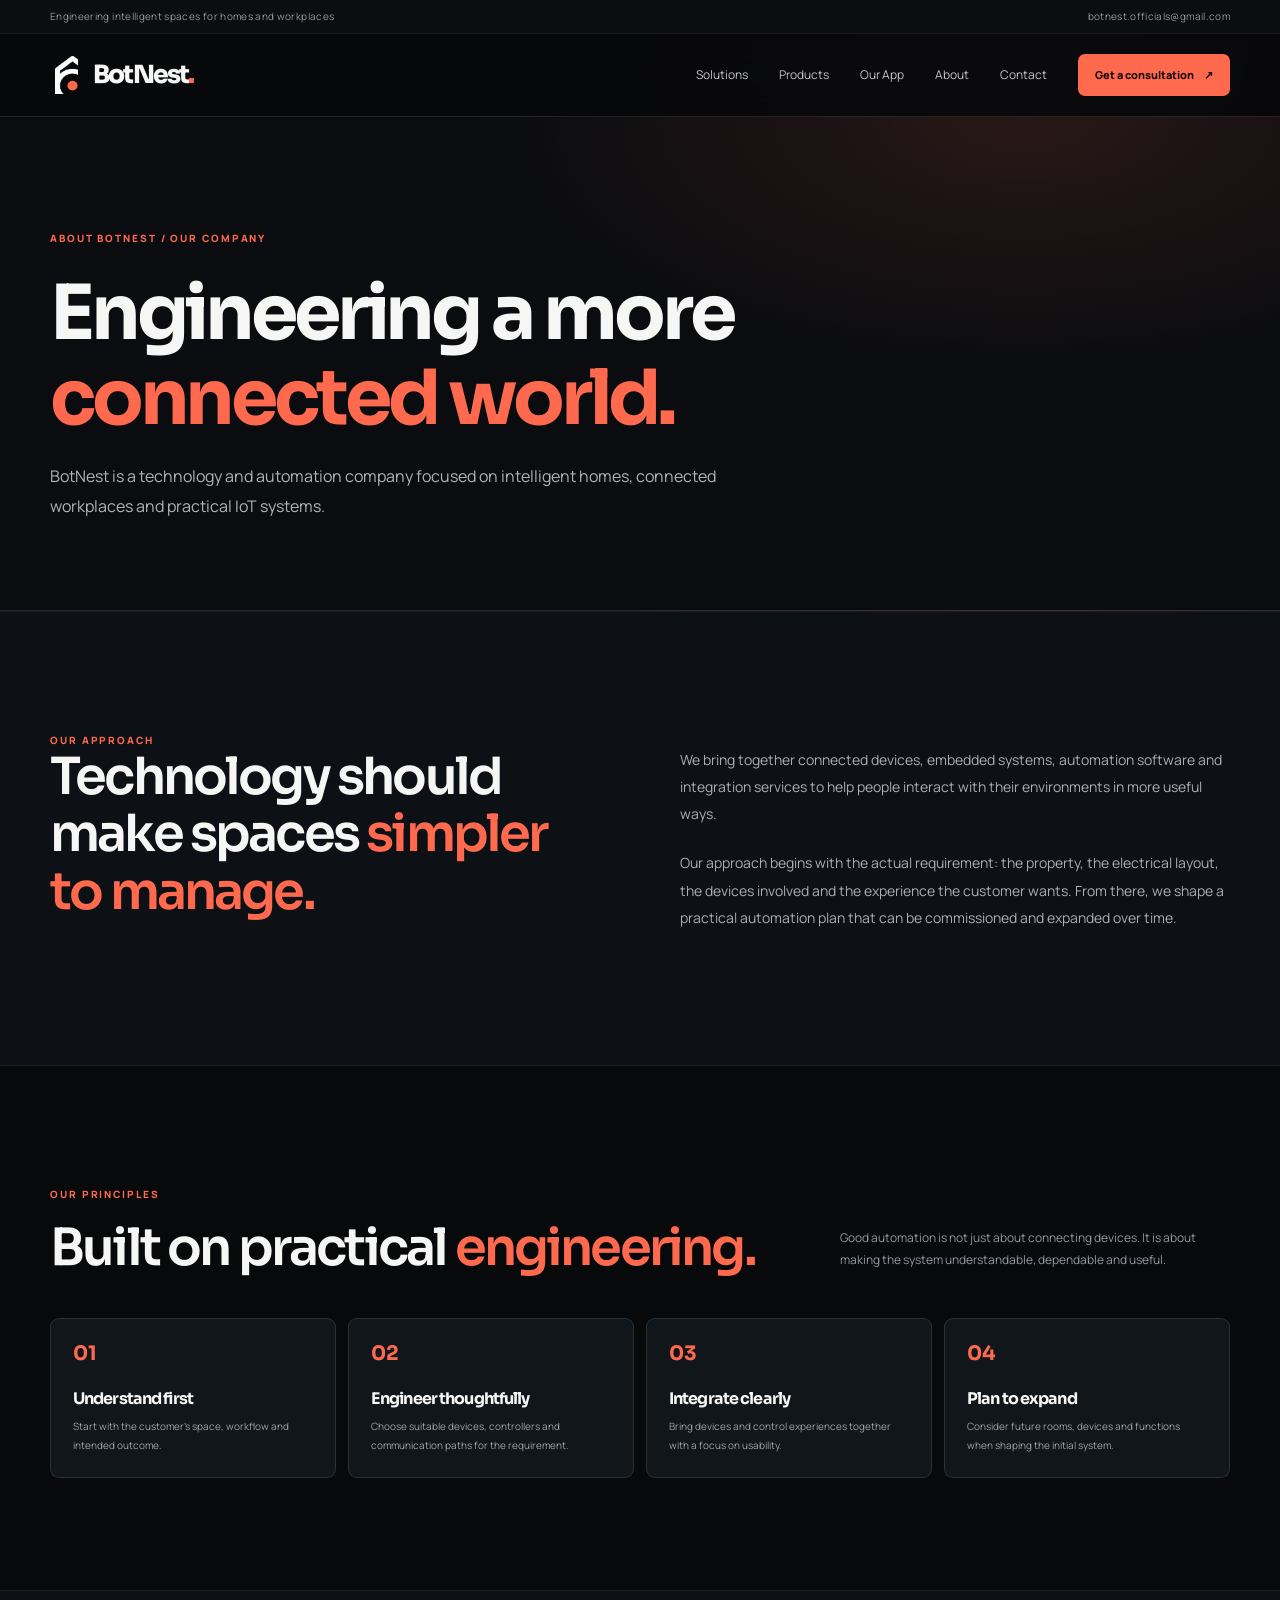
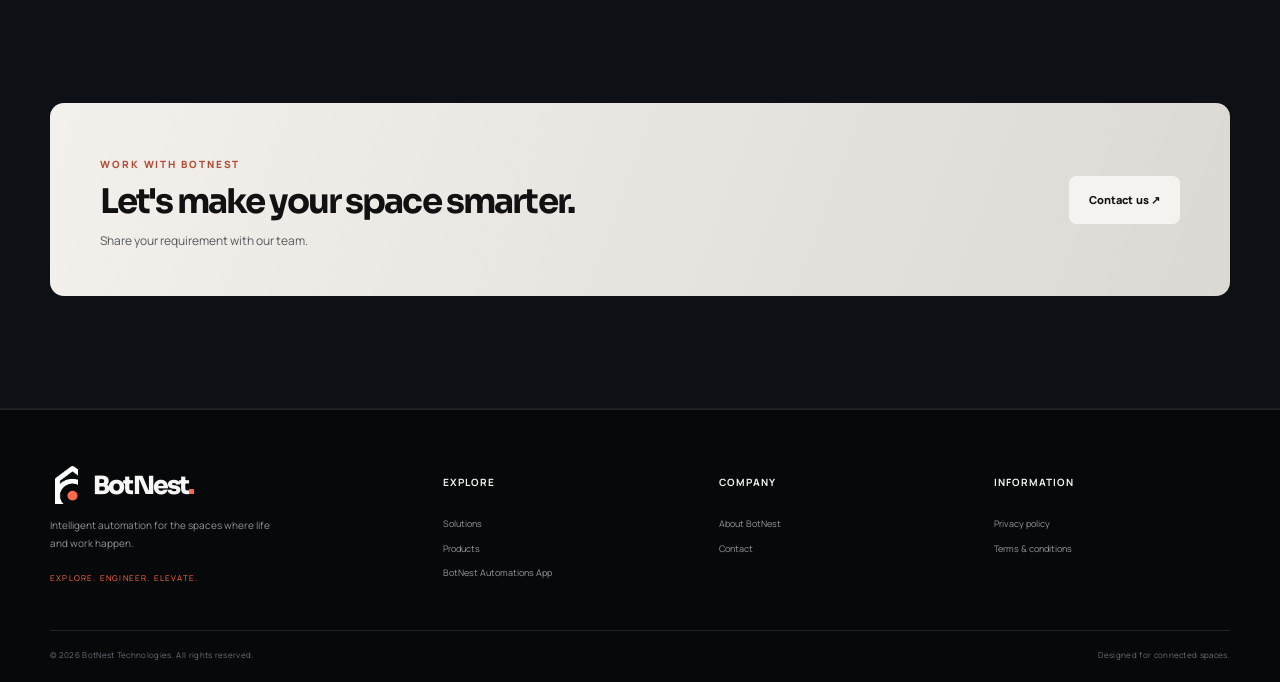
==== commit a8cc1f6f: "Add files via upload" ====
--- a/about.html
+++ b/about.html
@@ -1,2 +1,25 @@
-<!doctype html><html lang="en"><head><meta charset="utf-8"><meta name="viewport" content="width=device-width,initial-scale=1"><meta name="description" content="Learn about BotNest, a technology company focused on intelligent home automation, office automation and IoT integration."><meta name="theme-color" content="#07111d"><title>About BotNest | BotNest</title><link rel="icon" href="favicon.svg" type="image/svg+xml"><link rel="preconnect" href="https://fonts.googleapis.com"><link rel="preconnect" href="https://fonts.gstatic.com" crossorigin><link href="https://fonts.googleapis.com/css2?family=DM+Sans:wght@400;500;600;700&family=Manrope:wght@400;500;600;700;800&display=swap" rel="stylesheet"><link rel="stylesheet" href="corporate.css"></head><body><div class="topline"><div class="wrap topline-inner"><span>Engineering intelligent spaces for homes and workplaces</span><a href="mailto:botnest.officials@gmail.com">botnest.officials@gmail.com</a></div></div>
-<header class="site-header"><div class="wrap nav-wrap"><a class="brand" href="index.html" aria-label="BotNest home"><span class="brand-mark"><span></span><span></span><span></span><span></span></span><span class="brand-copy"><b>BOTNEST</b><small>INTELLIGENT AUTOMATION</small></span></a><button class="menu-toggle" id="menuToggle" aria-label="Toggle navigation" aria-expanded="false"><i></i><i></i><i></i></button><nav class="main-nav" id="mainNav"><a href="solutions.html">Solutions</a><a href="products.html">Products</a><a href="app.html">Our App</a><a href="about.html">About</a><a href="contact.html">Contact</a><a class="nav-cta" href="contact.html#enquiry">Get a consultation <span>↗</span></a></nav></div></header><main><section class="page-hero"><div class="wrap"><div class="eyebrow"><span></span> ABOUT BOTNEST</div><h1>Engineering a more <em>connected world.</em></h1><p>BotNest is a technology and automation company focused on intelligent homes, connected workplaces and practical IoT systems.</p></div></section><section class="section"><div class="wrap about-grid"><div><div class="eyebrow"><span></span> OUR APPROACH</div><h2>Technology should make spaces <em>simpler to manage.</em></h2></div><div><p>We bring together connected devices, embedded systems, automation software and integration services to help people interact with their environments in more useful ways.</p><p>Our approach begins with the actual requirement: the property, the electrical layout, the devices involved and the experience the customer wants. From there, we shape a practical automation plan that can be commissioned and expanded over time.</p></div></div><div class="wrap values-grid"><article><span>01</span><h3>Purposeful engineering</h3><p>Choose technology around a clear use case, not just because it is new.</p></article><article><span>02</span><h3>Connected by design</h3><p>Bring devices, controls and software together into a coherent system.</p></article><article><span>03</span><h3>Built to evolve</h3><p>Plan systems with room for future devices, integrations and changing needs.</p></article></div></section><section class="cta-band"><div class="wrap cta-inner"><div><div class="eyebrow"><span></span> EXPLORE BOTNEST</div><h2>Let's build something <em>intelligent.</em></h2><p>Share your residential, commercial or custom IoT requirement with our team.</p></div><a class="btn btn-primary" href="contact.html#enquiry">Contact BotNest ↗</a></div></section></main><footer class="site-footer"><div class="wrap footer-main"><div class="footer-brand"><a class="brand" href="index.html"><span class="brand-mark"><span></span><span></span><span></span><span></span></span><span class="brand-copy"><b>BOTNEST</b><small>INTELLIGENT AUTOMATION</small></span></a><p>Intelligent automation for homes, workplaces and connected environments.</p><span class="footer-tag">Explore. Engineer. Elevate.</span></div><div><h4>Explore</h4><a href="solutions.html">Solutions</a><a href="products.html">Product portfolio</a><a href="app.html">BotNest Automations app</a></div><div><h4>Company</h4><a href="about.html">About BotNest</a><a href="contact.html">Contact</a><a href="mailto:botnest.officials@gmail.com">Email us</a></div><div><h4>Information</h4><a href="privacy-policy.html">Privacy policy</a><a href="terms-and-conditions.html">Terms &amp; conditions</a></div></div><div class="wrap footer-bottom"><span>© <span id="year"></span> BotNest. All rights reserved.</span><span>Designed around connected living.</span></div></footer><script src="corporate.js"></script></body></html>+<!doctype html><html lang="en"><head><meta charset="utf-8"><meta name="viewport" content="width=device-width,initial-scale=1">
+<title>About BotNest | Automation & IoT Company | BotNest</title><meta name="description" content="Learn about BotNest, a technology company focused on home automation, office automation and IoT systems."><meta name="theme-color" content="#08090b">
+<link rel="preconnect" href="https://fonts.googleapis.com"><link rel="preconnect" href="https://fonts.gstatic.com" crossorigin>
+<link href="https://fonts.googleapis.com/css2?family=Manrope:wght@400;500;600;700;800&family=Sora:wght@400;500;600;700;800&display=swap" rel="stylesheet">
+<link rel="stylesheet" href="styles.css"><link rel="icon" href="favicon.svg" type="image/svg+xml"></head><body>
+<div class="topline"><div class="wrap topline-inner"><span>Engineering intelligent spaces for homes and workplaces</span><a href="mailto:botnest.officials@gmail.com">botnest.officials@gmail.com</a></div></div>
+<header class="header"><div class="wrap nav-wrap">
+<a class="brand" href="index.html" aria-label="BotNest home"><img src="assets/botnest-symbol.png" alt="" class="brand-symbol"><span>BotNest<span class="brand-period">.</span></span></a>
+<button class="menu-toggle" id="menuToggle" aria-label="Toggle navigation" aria-expanded="false"><i></i><i></i></button>
+<nav class="nav" id="mainNav"><a href="solutions.html">Solutions</a><a href="products.html">Products</a><a href="app.html">Our App</a><a href="about.html">About</a><a href="contact.html">Contact</a><a class="nav-cta" href="contact.html">Get a consultation <b>↗</b></a></nav>
+</div></header>
+<main>
+<section class="page-hero"><div class="wrap"><div class="section-kicker reveal">ABOUT BOTNEST / OUR COMPANY</div><h1 class="reveal">Engineering a more<br><em>connected world.</em></h1><p class="page-lead reveal">BotNest is a technology and automation company focused on intelligent homes, connected workplaces and practical IoT systems.</p></div></section>
+<section class="section dark-section"><div class="wrap two-col"><div class="reveal"><div class="section-kicker">OUR APPROACH</div><h2>Technology should make spaces <em>simpler to manage.</em></h2></div><div class="reveal"><p class="body-copy">We bring together connected devices, embedded systems, automation software and integration services to help people interact with their environments in more useful ways.</p><p class="body-copy">Our approach begins with the actual requirement: the property, the electrical layout, the devices involved and the experience the customer wants. From there, we shape a practical automation plan that can be commissioned and expanded over time.</p></div></div></section>
+<section class="section"><div class="wrap"><div class="section-head reveal"><div><div class="section-kicker">OUR PRINCIPLES</div><h2>Built on practical <em>engineering.</em></h2></div><p>Good automation is not just about connecting devices. It is about making the system understandable, dependable and useful.</p></div><div class="principle-grid"><article class="principle reveal"><b>01</b><h3>Understand first</h3><p>Start with the customer's space, workflow and intended outcome.</p></article><article class="principle reveal"><b>02</b><h3>Engineer thoughtfully</h3><p>Choose suitable devices, controllers and communication paths for the requirement.</p></article><article class="principle reveal"><b>03</b><h3>Integrate clearly</h3><p>Bring devices and control experiences together with a focus on usability.</p></article><article class="principle reveal"><b>04</b><h3>Plan to expand</h3><p>Consider future rooms, devices and functions when shaping the initial system.</p></article></div></div></section>
+<section class="section dark-section"><div class="wrap cta-band reveal"><div><div class="section-kicker">WORK WITH BOTNEST</div><h2>Let's make your space smarter.</h2><p>Share your requirement with our team.</p></div><a class="button button-light" href="contact.html">Contact us ↗</a></div></section>
+</main>
+<footer class="footer"><div class="wrap footer-top">
+<div class="footer-brand"><a class="brand" href="index.html"><img src="assets/botnest-symbol.png" class="brand-symbol" alt=""><span>BotNest<span class="brand-period">.</span></span></a><p>Intelligent automation for the spaces where life and work happen.</p><span class="tagline">Explore. Engineer. Elevate.</span></div>
+<div><h4>Explore</h4><a href="solutions.html">Solutions</a><a href="products.html">Products</a><a href="app.html">BotNest Automations App</a></div>
+<div><h4>Company</h4><a href="about.html">About BotNest</a><a href="contact.html">Contact</a></div>
+<div><h4>Information</h4><a href="privacy-policy.html">Privacy policy</a><a href="terms-and-conditions.html">Terms &amp; conditions</a></div>
+</div><div class="wrap footer-bottom"><span>© <span id="year"></span> BotNest Technologies. All rights reserved.</span><span>Designed for connected spaces.</span></div></footer>
+<script src="corporate.js"></script>
+</body></html>
--- a/styles.css
+++ b/styles.css
@@ -0,0 +1,15 @@
+
+:root{--bg:#08090b;--bg2:#0d1014;--panel:#11161c;--panel2:#151c23;--line:rgba(255,255,255,.11);--text:#f6f6f4;--muted:#a3a8ad;--soft:#747d85;--accent:#ff694d;--accent2:#ff8a70;--max:1180px;--radius:22px}
+*{box-sizing:border-box}html{scroll-behavior:smooth;scroll-padding-top:100px}body{margin:0;background:var(--bg);color:var(--text);font-family:Manrope,Arial,sans-serif;line-height:1.65;overflow-x:hidden}body:before{content:"";position:fixed;inset:0;pointer-events:none;z-index:-1;background:radial-gradient(ellipse at 78% 0%,rgba(255,105,77,.10),transparent 33%),radial-gradient(ellipse at 8% 45%,rgba(255,255,255,.035),transparent 34%)}a{color:inherit;text-decoration:none}button,input,select,textarea{font:inherit}.wrap{width:min(var(--max),calc(100% - 48px));margin:auto}.topline{height:34px;background:#0b0d10;border-bottom:1px solid rgba(255,255,255,.06);color:#92999f;font-size:10px;letter-spacing:.035em}.topline-inner{height:100%;display:flex;align-items:center;justify-content:space-between}.topline a:hover{color:var(--accent)}
+.header{position:sticky;top:0;z-index:100;background:rgba(8,9,11,.84);backdrop-filter:blur(18px);border-bottom:1px solid var(--line)}.nav-wrap{height:82px;display:flex;align-items:center;justify-content:space-between;gap:28px}.brand{display:flex;align-items:center;gap:10px;font-family:Sora,sans-serif;font-size:25px;font-weight:800;letter-spacing:-1.8px}.brand-symbol{width:33px;height:38px;object-fit:contain}.brand-period{color:var(--accent)}.nav{display:flex;align-items:center;gap:31px}.nav>a:not(.nav-cta){font-size:12px;color:#c2c5c8;transition:color .2s}.nav>a:hover{color:#fff}.nav-cta{background:var(--accent);color:#170b08;padding:12px 17px;border-radius:7px;font-size:11px;font-weight:800;transition:transform .25s,background .25s}.nav-cta:hover{transform:translateY(-2px);background:#ff8068}.nav-cta b{margin-left:8px}.menu-toggle{display:none;background:none;border:0;padding:8px}.menu-toggle i{display:block;width:24px;height:2px;background:#fff;margin:5px}
+.hero{position:relative;min-height:690px;padding:105px 0 34px;overflow:hidden;background:linear-gradient(115deg,#090b0e 0%,#0b0e12 55%,#101216 100%);border-bottom:1px solid var(--line)}.hero:after{content:"";position:absolute;right:-8%;top:-40%;width:70vw;height:90vh;border-radius:50%;border:1px solid rgba(255,105,77,.13);box-shadow:0 0 0 70px rgba(255,255,255,.012),0 0 0 140px rgba(255,255,255,.009);pointer-events:none}.hero-glow{position:absolute;right:8%;top:12%;width:440px;height:440px;border-radius:50%;background:rgba(255,105,77,.09);filter:blur(90px)}.hero-layout{position:relative;z-index:1;display:grid;grid-template-columns:1fr 1fr;gap:50px;align-items:center;min-height:510px}.eyebrow,.section-kicker{font-size:10px;font-weight:800;letter-spacing:.19em;color:var(--accent);text-transform:uppercase}.eyebrow{display:flex;align-items:center;gap:11px}.eyebrow-line{width:27px;height:1px;background:var(--accent)}h1,h2,h3,h4{font-family:Sora,Manrope,sans-serif;line-height:1.12;letter-spacing:-.055em;margin:0}h1{font-size:clamp(52px,6.3vw,84px);font-weight:700;margin:24px 0 22px}h1 em,h2 em{font-style:normal;color:var(--accent)}.hero-text,.page-lead{max-width:550px;color:#aeb4ba;font-size:16px;line-height:1.9}.actions{display:flex;gap:12px;flex-wrap:wrap;margin-top:31px}.button{min-height:48px;padding:0 19px;display:inline-flex;align-items:center;justify-content:center;gap:12px;border-radius:7px;font-size:11px;font-weight:800;letter-spacing:.01em;transition:transform .25s,background .25s,border-color .25s}.button:hover{transform:translateY(-3px)}.button-primary{background:var(--accent);color:#170b08;border:1px solid var(--accent)}.button-primary:hover{background:#ff8068}.button-outline{border:1px solid rgba(255,255,255,.2);color:#f2f2ef}.button-outline:hover{border-color:var(--accent)}.button-light{background:#f5f3ef;color:#111;border:1px solid #f5f3ef}.hero-proof{display:flex;gap:25px;margin-top:44px;color:#838b91;font-size:10px;letter-spacing:.07em;text-transform:uppercase}.hero-proof span{display:flex;align-items:center;gap:8px}.pulse,.live-dot{width:7px;height:7px;border-radius:50%;background:#85d9a6;box-shadow:0 0 12px #85d9a6}
+.hero-art{height:500px;position:relative;display:grid;place-items:center}.orbit{position:absolute;border:1px solid rgba(255,105,77,.18);border-radius:50%;animation:orbit 28s linear infinite}.orbit-one{width:430px;height:430px}.orbit-two{width:350px;height:350px;border-style:dashed;animation-duration:38s}.orbit-three{width:490px;height:270px;transform:rotate(-32deg);border-color:rgba(255,255,255,.10);animation-duration:45s}.control-glass{position:relative;z-index:2;width:min(370px,90%);padding:22px;border:1px solid rgba(255,255,255,.19);border-radius:17px;background:linear-gradient(145deg,rgba(28,34,40,.94),rgba(12,15,19,.96));box-shadow:0 35px 100px rgba(0,0,0,.6),inset 0 1px rgba(255,255,255,.08);transform:rotate(-3deg)}.glass-top{font-size:8px;color:#a3abb1;letter-spacing:.12em;display:flex;align-items:center;gap:8px}.glass-menu{margin-left:auto}.glass-title{font-family:Sora;font-size:24px;letter-spacing:-1px;margin:24px 0}.glass-title strong{color:var(--accent)}.room-row{display:flex;align-items:center;gap:12px;padding:13px;background:#1a2026;border:1px solid rgba(255,255,255,.06);border-radius:10px}.room-icon{width:33px;height:33px;display:grid;place-items:center;background:rgba(255,105,77,.14);color:var(--accent);border-radius:8px;font-size:20px}.room-row div{display:grid}.room-row b,.device b{font-size:10px}.room-row small,.device small{font-size:8px;color:#879098}.state{margin-left:auto;font-size:7px;letter-spacing:.1em;color:#8cd6a8}.device-grid{display:grid;grid-template-columns:1fr 1fr;gap:9px;margin-top:10px}.device{position:relative;min-height:91px;padding:12px;background:#171d23;border:1px solid rgba(255,255,255,.06);border-radius:9px;display:grid;gap:2px}.device>span{font-size:17px;color:var(--accent);margin-bottom:3px}.toggle{position:absolute;right:10px;top:12px;width:24px;height:13px;border-radius:20px;background:#343c44}.toggle:after{content:"";display:block;width:9px;height:9px;border-radius:50%;background:#aeb5bb;margin:2px}.toggle.on{background:rgba(255,105,77,.65)}.toggle.on:after{background:#fff;transform:translateX(11px)}.glass-foot{display:flex;justify-content:space-between;color:#69727a;font-size:6px;letter-spacing:.12em;margin-top:18px}.floating-note{position:absolute;z-index:3;display:flex;align-items:center;gap:10px;padding:12px 15px;background:rgba(22,27,32,.93);border:1px solid rgba(255,255,255,.13);border-radius:9px;box-shadow:0 18px 50px rgba(0,0,0,.4);animation:float 6s ease-in-out infinite}.floating-note b,.floating-note small{display:block}.floating-note b{font-size:9px}.floating-note small{font-size:7px;color:#899199}.note-icon{font-size:19px;color:var(--accent)}.note-a{top:14%;right:-1%}.note-b{bottom:12%;left:-2%;animation-delay:-3s}.hero-bottom{position:relative;z-index:1;display:flex;align-items:center;gap:18px;color:#737c83;font-size:8px;letter-spacing:.16em}.hero-bottom-line{height:1px;background:var(--line);flex:1}
+.section{padding:112px 0}.dark-section{background:#0d1014;border-top:1px solid rgba(255,255,255,.055);border-bottom:1px solid rgba(255,255,255,.055)}.intro-grid{display:grid;grid-template-columns:.55fr 1.45fr;gap:40px}.section-kicker{padding-top:8px}.intro-copy{max-width:780px}.intro-copy h2,.section-head h2,.feature-copy h2,.app-promo h2,.contact-copy h2,.two-col h2{font-size:clamp(35px,4vw,54px);font-weight:600}.intro-copy p,.feature-copy p,.app-promo p,.contact-copy p,.body-copy{color:#a7afb5;font-size:14px;line-height:1.95;max-width:690px;margin:22px 0}.text-link{display:inline-flex;gap:12px;align-items:center;color:var(--accent);font-size:11px;font-weight:800;margin-top:13px}.section-head{display:flex;justify-content:space-between;align-items:end;gap:40px;margin-bottom:42px}.section-head h2{margin-top:16px}.section-head>p{max-width:390px;color:#9099a0;font-size:12px;line-height:1.9;margin:0 0 4px}.solution-cards{display:grid;grid-template-columns:repeat(3,1fr);gap:17px}.solution-card{display:block;padding:19px;border:1px solid rgba(255,255,255,.11);border-radius:13px;background:linear-gradient(150deg,#141a20,#0f1318);transition:transform .3s,border-color .3s,background .3s;overflow:hidden}.solution-card:hover{transform:translateY(-7px);border-color:rgba(255,105,77,.55);background:#171d23}.card-index{font-size:8px;letter-spacing:.16em;color:var(--accent);font-weight:800}.solution-visual{height:190px;margin:17px 0 21px;position:relative;overflow:hidden;border-radius:8px;background:radial-gradient(circle at 75% 20%,rgba(255,105,77,.25),transparent 28%),linear-gradient(140deg,#252e36,#11171d)}.home-visual:before{content:"";position:absolute;left:14%;right:14%;bottom:20px;height:100px;background:linear-gradient(150deg,#58636b,#20282f);clip-path:polygon(50% 0,100% 36%,100% 100%,0 100%,0 36%)}.visual-window{position:absolute;z-index:1;left:42%;top:70px;width:45px;height:50px;border:2px solid #f2a38e;background:rgba(255,105,77,.15);box-shadow:0 0 35px rgba(255,105,77,.4)}.visual-lamp{position:absolute;z-index:2;left:26%;bottom:48px;width:5px;height:50px;background:#a8afb2}.visual-lamp:before{content:"";position:absolute;top:-10px;left:-12px;width:30px;height:15px;background:#ffb09a;border-radius:50%;box-shadow:0 0 32px rgba(255,105,77,.75)}.visual-floor{position:absolute;bottom:20px;left:0;right:0;height:2px;background:#879097}.office-visual{background:linear-gradient(140deg,#1c2930,#10151b)}.office-screen{position:absolute;top:28px;left:26%;width:48%;height:85px;border:5px solid #303b42;background:linear-gradient(135deg,#344b54,#121a20);box-shadow:0 0 45px rgba(255,105,77,.12)}.office-desk{position:absolute;bottom:48px;left:15%;width:70%;height:8px;background:#6b7479;box-shadow:0 12px 0 -3px #3b444a}.office-light{position:absolute;right:16%;top:16px;width:2px;height:70px;background:#ff967e;box-shadow:0 0 20px #ff694d}.iot-visual{display:grid;place-items:center;background:radial-gradient(circle,#27343a,#11171d 68%)}.chip-board{width:100px;height:100px;border:1px solid rgba(255,105,77,.6);background:linear-gradient(145deg,#26343a,#0c1116);box-shadow:0 0 50px rgba(255,105,77,.15);display:grid;place-items:center;position:relative}.chip-board:before,.chip-board:after{content:"";position:absolute;inset:-15px;border:1px dashed rgba(255,105,77,.3)}.chip-board span{font:700 30px Sora;color:var(--accent)}.solution-card h3{font-size:20px;letter-spacing:-.8px}.solution-card p{font-size:11px;line-height:1.9;color:#929ba2;min-height:62px}.card-link{font-size:9px;color:var(--accent);font-weight:800}
+.split-feature{display:grid;grid-template-columns:1fr 1fr;gap:90px;align-items:center}.feature-visual{height:440px;position:relative;display:grid;place-items:center;background:radial-gradient(circle,rgba(255,105,77,.08),transparent 58%)}.feature-ring{position:absolute;width:330px;height:330px;border:1px solid rgba(255,105,77,.25);border-radius:50%;box-shadow:0 0 0 35px rgba(255,255,255,.015),0 0 0 70px rgba(255,255,255,.01)}.feature-core{width:170px;height:170px;border-radius:50%;display:grid;place-content:center;text-align:center;border:1px solid rgba(255,105,77,.45);background:radial-gradient(circle,#25201f,#101316 70%);box-shadow:0 0 70px rgba(255,105,77,.13)}.feature-core span{font:800 46px Sora;color:#fff}.feature-core small{font-size:7px;letter-spacing:.15em;color:var(--accent)}.feature-chip{position:absolute;padding:8px 12px;border:1px solid var(--line);background:#151a20;border-radius:5px;font-size:8px;letter-spacing:.12em;color:#cbd0d2}.chip-top{top:12%;left:18%}.chip-right{right:6%;top:48%}.chip-bottom{bottom:10%;left:28%}.feature-copy .section-kicker{margin-bottom:20px}.check-list{padding:0;list-style:none;margin:26px 0 30px}.check-list li{padding:10px 0;border-bottom:1px solid var(--line);font-size:11px;color:#c2c8cc}.check-list li:before{content:"↗";color:var(--accent);margin-right:12px}
+.app-promo{display:grid;grid-template-columns:1fr 1fr;gap:70px;align-items:center}.app-promo-copy .section-kicker{margin-bottom:20px}.phone-stage{height:480px;position:relative;display:grid;place-items:center}.phone{width:240px;height:450px;border:7px solid #343b40;border-radius:34px;background:#090b0e;padding:7px;box-shadow:0 35px 80px rgba(0,0,0,.6);position:relative;z-index:2;transform:rotate(4deg)}.phone-notch{position:absolute;top:8px;left:50%;transform:translateX(-50%);width:75px;height:15px;background:#343b40;border-radius:0 0 12px 12px;z-index:3}.phone-screen{height:100%;background:#11161b;border-radius:24px;padding:28px 12px 12px;position:relative;overflow:hidden}.phone-head small,.phone-summary small{display:block;color:#879198;font-size:7px;letter-spacing:.12em}.phone-head b{display:block;font:600 17px Sora;margin-top:4px}.phone-head b span{color:var(--accent)}.phone-summary{margin-top:18px;padding:14px;border-radius:12px;background:linear-gradient(135deg,#35231f,#19191a);border:1px solid rgba(255,105,77,.25)}.phone-summary strong{display:block;font:600 15px Sora;margin-top:7px}.summary-pills{display:flex;gap:6px;margin-top:12px}.summary-pills span{font-size:7px;color:#f1b2a3;border:1px solid rgba(255,105,77,.3);padding:4px 7px;border-radius:20px}.phone-room{margin-top:10px;padding:12px 10px;background:#1b2228;border-radius:9px;display:flex;align-items:center;justify-content:space-between}.phone-room b,.phone-room small{display:block}.phone-room b{font-size:9px}.phone-room small{font-size:7px;color:#89939a}.mini-switch{width:27px;height:14px;border-radius:15px;background:#3b444a}.mini-switch:after{content:"";display:block;width:10px;height:10px;margin:2px;border-radius:50%;background:#bbc1c5}.mini-switch.active{background:var(--accent)}.mini-switch.active:after{transform:translateX(13px);background:#fff}.phone-tabs{position:absolute;bottom:10px;left:12px;right:12px;display:flex;justify-content:space-around;padding:10px 0;border-top:1px solid #2b3339;color:var(--accent);font-size:13px}.phone-tabs small{display:block;font-size:6px;color:#aab0b5}.phone-orbit{position:absolute;width:380px;height:380px;border:1px solid rgba(255,105,77,.22);border-radius:50%;box-shadow:0 0 0 45px rgba(255,255,255,.012)}.cta-band{padding:45px 50px;border-radius:14px;background:linear-gradient(110deg,#f4f1ed,#dcd8d3);color:#111;display:flex;align-items:center;justify-content:space-between;gap:35px}.cta-band .section-kicker{color:#b34d39}.cta-band h2{font-size:34px;margin:10px 0}.cta-band p{font-size:12px;color:#54585b;margin:0}.cta-band .button{flex-shrink:0}
+.page-hero{padding:105px 0 88px;background:radial-gradient(ellipse at 80% 0%,rgba(255,105,77,.12),transparent 38%),#0a0c0f;border-bottom:1px solid var(--line)}.page-hero h1{font-size:clamp(48px,6vw,76px);margin:24px 0 20px}.page-lead{max-width:720px;margin:0}.page-hero.compact{padding:80px 0 60px}.solution-detail{display:grid;grid-template-columns:.5fr 1.5fr;gap:60px}.detail-number{font:700 34px Sora;color:var(--accent)}.detail-number span{font:800 9px Manrope;letter-spacing:.15em;color:#7d858c}.detail-content h2{font-size:clamp(34px,4vw,50px)}.detail-content>p{max-width:730px;color:#a2abb1;font-size:13px;line-height:1.9;margin:20px 0 25px}.capability-grid{display:grid;grid-template-columns:repeat(4,1fr);gap:8px;margin:25px 0}.capability-grid span{padding:11px 12px;border:1px solid var(--line);border-radius:6px;color:#c4cbd0;font-size:9px;background:rgba(255,255,255,.018)}.catalogue-note{display:flex;gap:15px;padding:17px 20px;border:1px solid rgba(255,105,77,.3);background:rgba(255,105,77,.055);border-radius:9px;margin-bottom:25px}.note-mark{width:22px;height:22px;flex-shrink:0;border-radius:50%;display:grid;place-items:center;background:var(--accent);color:#160b08;font-weight:900;font-size:12px}.catalogue-note p{font-size:10px;color:#aeb5ba;margin:0;line-height:1.8}.catalogue-note strong{color:#fff;font-size:11px}.catalogue-toolbar{display:flex;align-items:center;gap:12px;flex-wrap:wrap;margin:25px 0}.search-box{display:flex;align-items:center;gap:10px;flex:1;min-width:220px;background:#171c21;border:1px solid var(--line);border-radius:7px;padding:0 13px}.search-box span{font-size:20px;color:var(--accent)}.search-box input{width:100%;height:44px;background:none;border:0;outline:0;color:#fff;font-size:11px}.catalogue-toolbar select{height:44px;padding:0 35px 0 13px;background:#171c21;border:1px solid var(--line);border-radius:7px;color:#d8dcdf;font-size:10px}.result-count{font-size:9px;color:#929ba1}.catalogue-grid{display:grid;grid-template-columns:repeat(2,1fr);gap:12px}.category-card{padding:17px 19px;background:linear-gradient(145deg,#151b20,#101419);border:1px solid var(--line);border-radius:9px}.category-head{display:flex;justify-content:space-between;gap:15px;align-items:center;margin-bottom:12px}.category-head h3{font-size:14px;letter-spacing:-.4px}.category-head span{font-size:8px;color:var(--accent);white-space:nowrap}.product-list{display:flex;flex-wrap:wrap;gap:6px}.product-chip{padding:6px 8px;border:1px solid rgba(255,255,255,.075);border-radius:4px;color:#aeb6bc;font-size:8px;background:rgba(255,255,255,.018)}.category-enquire{display:inline-block;margin-top:13px;color:var(--accent);font-size:8px;font-weight:800}.catalogue-foot{display:flex;justify-content:space-between;align-items:center;margin-top:24px;color:#7f8990;font-size:9px}.micro-note{font-size:9px;color:#7f8990;line-height:1.8;margin-top:20px}.flow-track{display:grid;grid-template-columns:1fr auto 1fr auto 1fr auto 1fr;align-items:center;gap:12px;padding:24px;border:1px solid rgba(255,105,77,.24);background:linear-gradient(120deg,#151a1f,#101419);border-radius:12px}.flow-step small,.flow-step b,.flow-step span{display:block}.flow-step small{font-size:7px;letter-spacing:.12em;color:var(--accent);font-weight:800}.flow-step b{font:600 14px Sora;margin:9px 0 4px}.flow-step span{font-size:8px;color:#8c969d}.flow-track>i{font-style:normal;color:var(--accent);font-size:18px}.app-feature-grid{display:grid;grid-template-columns:repeat(3,1fr);gap:12px}.app-feature{padding:22px;border:1px solid var(--line);background:linear-gradient(145deg,#151b20,#101419);border-radius:9px;min-height:190px}.app-feature>span{display:grid;place-items:center;width:35px;height:35px;border-radius:8px;background:rgba(255,105,77,.12);color:var(--accent);font-size:18px}.app-feature h3{font-size:16px;margin:17px 0 8px}.app-feature p,.principle p{font-size:10px;color:#9ba4aa;line-height:1.9;margin:0}.two-col{display:grid;grid-template-columns:1fr 1fr;gap:80px;align-items:start}.role-list>div{padding:16px 0;border-bottom:1px solid var(--line)}.role-list b{font:600 14px Sora;color:var(--accent)}.role-list p{font-size:11px;color:#a2abb1;margin:7px 0 0;line-height:1.8}.principle-grid{display:grid;grid-template-columns:repeat(4,1fr);gap:12px}.principle{padding:22px;border:1px solid var(--line);border-radius:9px;background:#11161b}.principle>b{font:700 20px Sora;color:var(--accent)}.principle h3{font-size:16px;margin:22px 0 10px}.contact-layout{display:grid;grid-template-columns:.85fr 1.15fr;gap:70px;align-items:start}.contact-copy h2{margin-top:20px}.contact-copy>p{max-width:430px}.contact-method{padding:17px 0;border-top:1px solid var(--line);display:grid;gap:6px}.contact-method small{font-size:8px;letter-spacing:.16em;color:var(--accent);font-weight:800}.contact-method a{font-size:13px;font-weight:700}.contact-method p{font-size:10px;margin:0}.enquiry-form{padding:28px;background:linear-gradient(145deg,#171d23,#101419);border:1px solid var(--line);border-radius:12px}.form-heading h3{font-size:18px}.form-heading p{font-size:9px;color:#929ba2;margin:6px 0 20px}.enquiry-form label{display:grid;gap:7px;margin:14px 0;color:#bbc2c7;font-size:9px;font-weight:700}.enquiry-form input,.enquiry-form select,.enquiry-form textarea{width:100%;background:#0b1015;border:1px solid #2a333b;border-radius:6px;padding:13px;color:#f1f2ef;font-size:10px;outline:none}.enquiry-form input:focus,.enquiry-form select:focus,.enquiry-form textarea:focus{border-color:var(--accent)}.enquiry-form textarea{resize:vertical}.form-disclaimer{display:block;color:#77828a;font-size:8px;line-height:1.7;margin-top:13px}.legal-copy{max-width:850px}.legal-copy h2{font-size:19px;margin:28px 0 10px}.legal-copy p{font-size:12px;color:#a4adb3;line-height:1.9;margin:0 0 13px}
+.footer{padding:55px 0 20px;background:#070809;border-top:1px solid var(--line)}.footer-top{display:grid;grid-template-columns:1.5fr 1fr 1fr 1fr;gap:40px;padding-bottom:42px}.footer-brand p{font-size:10px;color:#8d969d;max-width:230px;line-height:1.8}.tagline{font-size:8px;color:var(--accent);letter-spacing:.15em;text-transform:uppercase}.footer h4{font:700 10px Manrope;color:#f2f3f1;letter-spacing:.1em;text-transform:uppercase;margin:10px 0 18px}.footer-top>div:not(:first-child){display:flex;flex-direction:column;align-items:flex-start;gap:10px}.footer-top>div>a:not(.brand){font-size:9px;color:#90999f}.footer-top>div>a:hover{color:var(--accent)}.footer-bottom{border-top:1px solid var(--line);padding-top:17px;display:flex;justify-content:space-between;color:#68727a;font-size:8px;letter-spacing:.04em}
+.reveal{opacity:0;transform:translateY(26px);transition:opacity .75s ease,transform .75s cubic-bezier(.2,.7,.2,1)}.reveal.visible{opacity:1;transform:translateY(0)}.reveal-delay{transition-delay:.12s}.reveal-delay-2{transition-delay:.23s}.reveal-left{transform:translateX(-24px)}.reveal-right{transform:translateX(24px)}.reveal-left.visible,.reveal-right.visible{transform:translateX(0)}@keyframes orbit{to{transform:rotate(360deg)}}@keyframes float{0%,100%{transform:translateY(0)}50%{transform:translateY(-10px)}}@media(prefers-reduced-motion:reduce){*,*:before,*:after{scroll-behavior:auto!important;animation-duration:.01ms!important;transition-duration:.01ms!important}.reveal{opacity:1;transform:none}}
+@media(max-width:900px){.nav{gap:17px}.hero-layout{gap:10px}.hero-art{transform:scale(.9)}.solution-cards{grid-template-columns:1fr 1fr}.solution-card:last-child{grid-column:span 2}.split-feature,.app-promo{gap:35px}.capability-grid{grid-template-columns:repeat(2,1fr)}.footer-top{gap:25px}.flow-track{grid-template-columns:1fr 1fr;gap:20px}.flow-track>i{display:none}}
+@media(max-width:680px){.wrap{width:min(var(--max),calc(100% - 34px))}.topline{display:none}.nav-wrap{height:70px}.brand{font-size:23px}.brand-symbol{width:29px;height:34px}.menu-toggle{display:block}.nav{display:none;position:absolute;top:70px;left:0;right:0;padding:18px 22px 24px;background:#0c0f12;border-bottom:1px solid var(--line);flex-direction:column;align-items:stretch;gap:0}.nav.open{display:flex}.nav>a:not(.nav-cta){padding:13px 0;border-bottom:1px solid rgba(255,255,255,.06)}.nav-cta{margin-top:14px;text-align:center}.hero{padding:70px 0 25px;min-height:unset}.hero-layout{grid-template-columns:1fr;gap:0}.hero-copy{position:relative;z-index:3}.hero h1{font-size:clamp(46px,13vw,68px)}.hero-text{font-size:13px}.hero-art{height:410px;margin-top:10px;transform:scale(.86);transform-origin:top center;margin-bottom:-45px}.hero-proof{font-size:8px;gap:13px;flex-wrap:wrap}.hero-bottom{font-size:7px}.section{padding:75px 0}.intro-grid,.split-feature,.app-promo,.two-col,.contact-layout,.solution-detail{grid-template-columns:1fr;gap:25px}.intro-grid{gap:20px}.section-head{display:block}.section-head>p{margin-top:18px}.solution-cards{grid-template-columns:1fr}.solution-card:last-child{grid-column:auto}.solution-visual{height:175px}.feature-visual{height:330px;order:2}.feature-ring{width:260px;height:260px}.feature-core{width:140px;height:140px}.app-promo{gap:10px}.phone-stage{height:440px}.cta-band{padding:30px 23px;display:block}.cta-band h2{font-size:27px}.cta-band .button{margin-top:22px}.page-hero{padding:75px 0 60px}.page-hero h1{font-size:clamp(43px,12vw,64px)}.catalogue-grid{grid-template-columns:1fr}.catalogue-toolbar{align-items:stretch}.search-box{flex-basis:100%}.catalogue-toolbar select{flex:1}.catalogue-foot{align-items:flex-start;gap:12px;flex-direction:column}.app-feature-grid{grid-template-columns:1fr 1fr}.principle-grid{grid-template-columns:1fr 1fr}.flow-track{grid-template-columns:1fr 1fr;padding:17px}.detail-number{font-size:26px}.contact-layout{gap:35px}.footer-top{grid-template-columns:1fr 1fr;gap:30px}.footer-brand{grid-column:span 2}.footer-bottom{gap:10px;flex-direction:column}.capability-grid{grid-template-columns:1fr 1fr}}
+@media(max-width:390px){.app-feature-grid{grid-template-columns:1fr}.hero-art{transform:scale(.75);margin-left:-25px;margin-right:-25px;margin-bottom:-90px}.hero-proof{gap:8px}.flow-track{grid-template-columns:1fr}.principle-grid{grid-template-columns:1fr}}
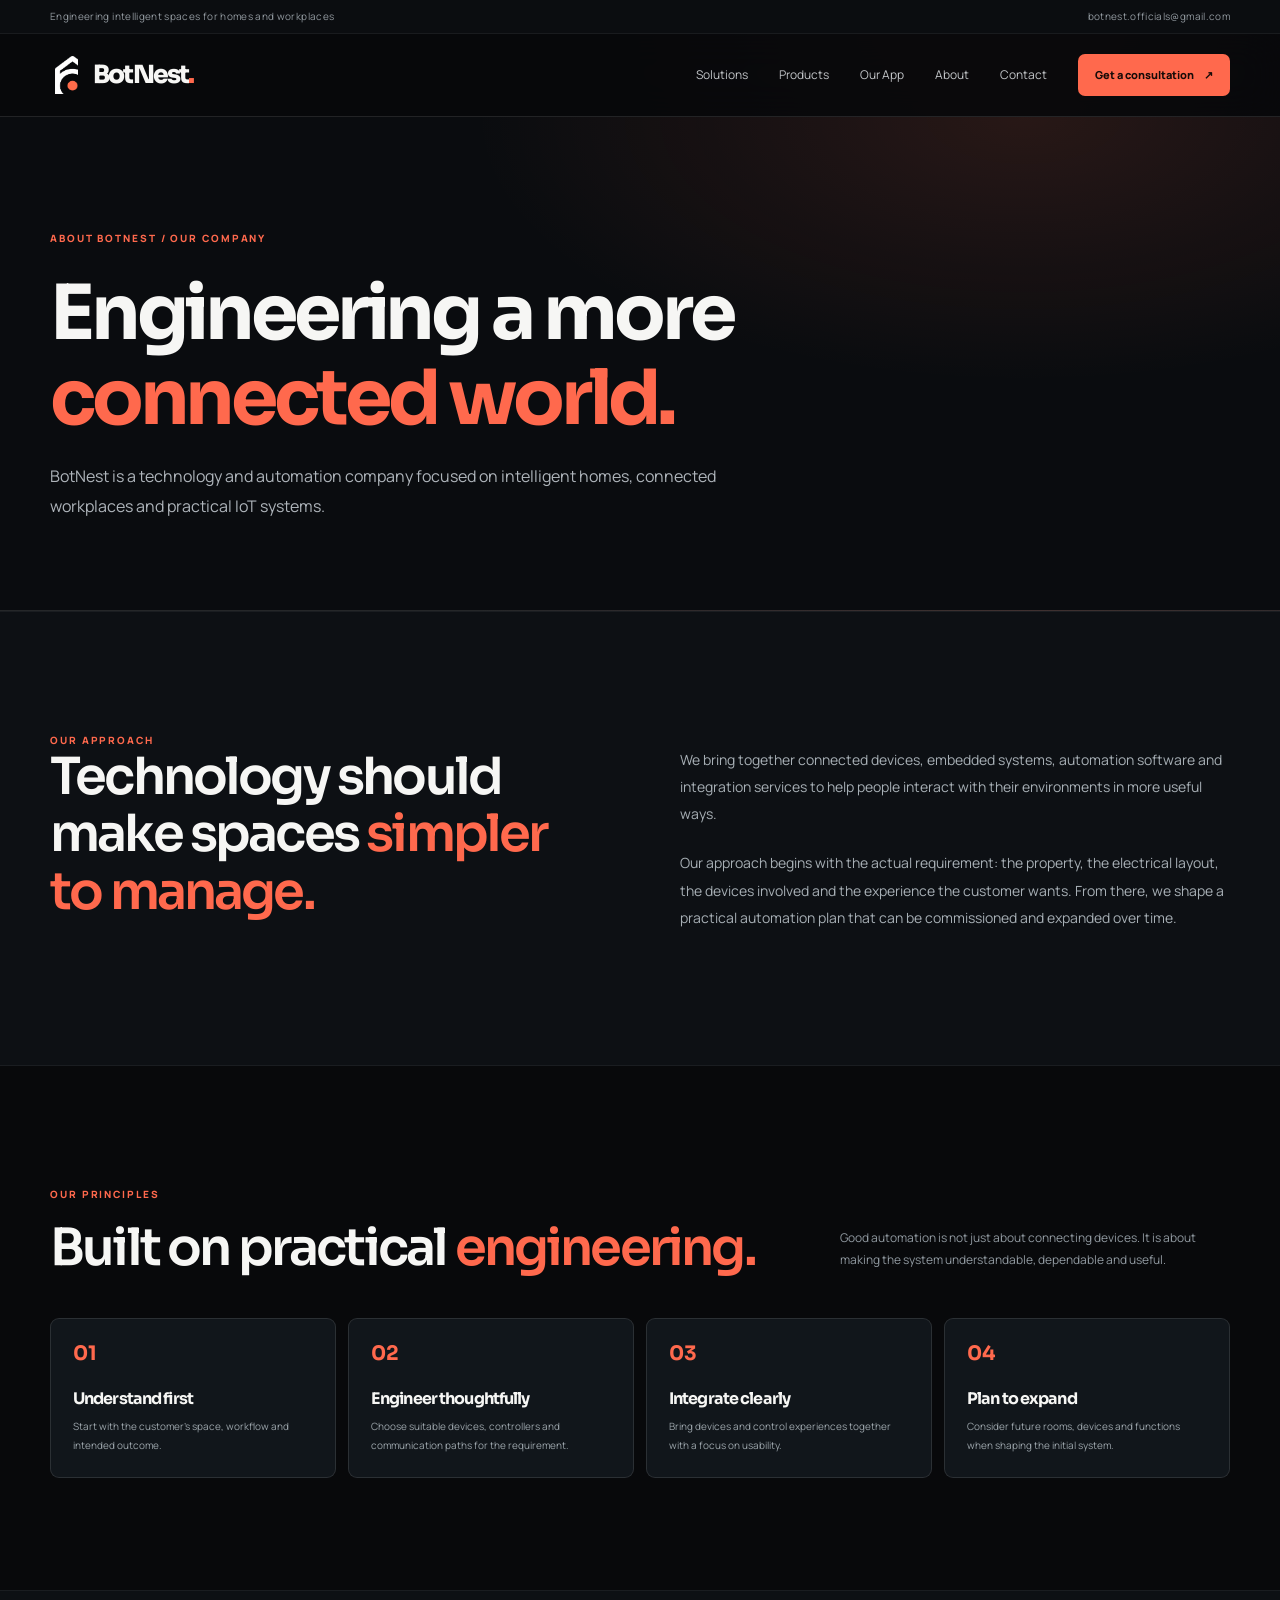
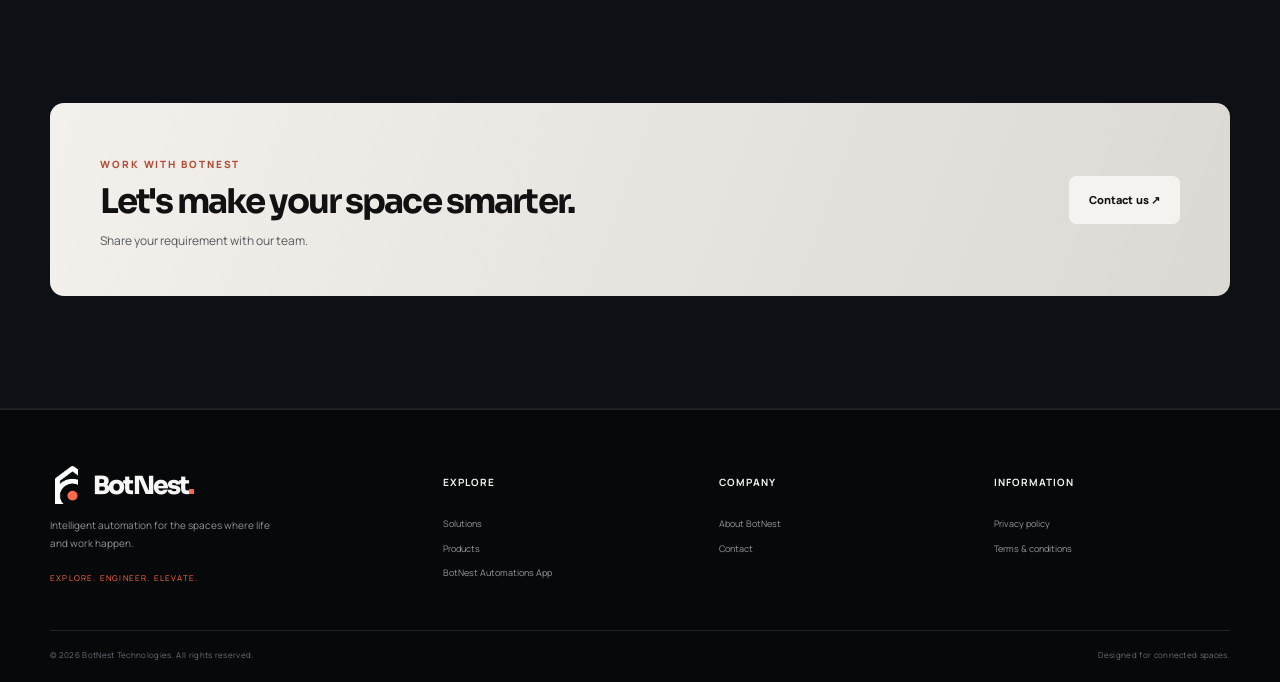
==== commit 345d6705: "Add files via upload" ====
--- a/about.html
+++ b/about.html
@@ -2,7 +2,7 @@
 <title>About BotNest | Automation & IoT Company | BotNest</title><meta name="description" content="Learn about BotNest, a technology company focused on home automation, office automation and IoT systems."><meta name="theme-color" content="#08090b">
 <link rel="preconnect" href="https://fonts.googleapis.com"><link rel="preconnect" href="https://fonts.gstatic.com" crossorigin>
 <link href="https://fonts.googleapis.com/css2?family=Manrope:wght@400;500;600;700;800&family=Sora:wght@400;500;600;700;800&display=swap" rel="stylesheet">
-<link rel="stylesheet" href="styles.css"><link rel="icon" href="favicon.svg" type="image/svg+xml"></head><body>
+<link rel="stylesheet" href="styles.css?v=20261122-fix2"><link rel="icon" href="favicon.svg" type="image/svg+xml"></head><body>
 <div class="topline"><div class="wrap topline-inner"><span>Engineering intelligent spaces for homes and workplaces</span><a href="mailto:botnest.officials@gmail.com">botnest.officials@gmail.com</a></div></div>
 <header class="header"><div class="wrap nav-wrap">
 <a class="brand" href="index.html" aria-label="BotNest home"><img src="assets/botnest-symbol.png" alt="" class="brand-symbol"><span>BotNest<span class="brand-period">.</span></span></a>
@@ -21,5 +21,5 @@
 <div><h4>Company</h4><a href="about.html">About BotNest</a><a href="contact.html">Contact</a></div>
 <div><h4>Information</h4><a href="privacy-policy.html">Privacy policy</a><a href="terms-and-conditions.html">Terms &amp; conditions</a></div>
 </div><div class="wrap footer-bottom"><span>© <span id="year"></span> BotNest Technologies. All rights reserved.</span><span>Designed for connected spaces.</span></div></footer>
-<script src="corporate.js"></script>
+<script src="corporate.js?v=20261122-fix2"></script>
 </body></html>
--- a/styles.css
+++ b/styles.css
@@ -9,7 +9,39 @@
 .app-promo{display:grid;grid-template-columns:1fr 1fr;gap:70px;align-items:center}.app-promo-copy .section-kicker{margin-bottom:20px}.phone-stage{height:480px;position:relative;display:grid;place-items:center}.phone{width:240px;height:450px;border:7px solid #343b40;border-radius:34px;background:#090b0e;padding:7px;box-shadow:0 35px 80px rgba(0,0,0,.6);position:relative;z-index:2;transform:rotate(4deg)}.phone-notch{position:absolute;top:8px;left:50%;transform:translateX(-50%);width:75px;height:15px;background:#343b40;border-radius:0 0 12px 12px;z-index:3}.phone-screen{height:100%;background:#11161b;border-radius:24px;padding:28px 12px 12px;position:relative;overflow:hidden}.phone-head small,.phone-summary small{display:block;color:#879198;font-size:7px;letter-spacing:.12em}.phone-head b{display:block;font:600 17px Sora;margin-top:4px}.phone-head b span{color:var(--accent)}.phone-summary{margin-top:18px;padding:14px;border-radius:12px;background:linear-gradient(135deg,#35231f,#19191a);border:1px solid rgba(255,105,77,.25)}.phone-summary strong{display:block;font:600 15px Sora;margin-top:7px}.summary-pills{display:flex;gap:6px;margin-top:12px}.summary-pills span{font-size:7px;color:#f1b2a3;border:1px solid rgba(255,105,77,.3);padding:4px 7px;border-radius:20px}.phone-room{margin-top:10px;padding:12px 10px;background:#1b2228;border-radius:9px;display:flex;align-items:center;justify-content:space-between}.phone-room b,.phone-room small{display:block}.phone-room b{font-size:9px}.phone-room small{font-size:7px;color:#89939a}.mini-switch{width:27px;height:14px;border-radius:15px;background:#3b444a}.mini-switch:after{content:"";display:block;width:10px;height:10px;margin:2px;border-radius:50%;background:#bbc1c5}.mini-switch.active{background:var(--accent)}.mini-switch.active:after{transform:translateX(13px);background:#fff}.phone-tabs{position:absolute;bottom:10px;left:12px;right:12px;display:flex;justify-content:space-around;padding:10px 0;border-top:1px solid #2b3339;color:var(--accent);font-size:13px}.phone-tabs small{display:block;font-size:6px;color:#aab0b5}.phone-orbit{position:absolute;width:380px;height:380px;border:1px solid rgba(255,105,77,.22);border-radius:50%;box-shadow:0 0 0 45px rgba(255,255,255,.012)}.cta-band{padding:45px 50px;border-radius:14px;background:linear-gradient(110deg,#f4f1ed,#dcd8d3);color:#111;display:flex;align-items:center;justify-content:space-between;gap:35px}.cta-band .section-kicker{color:#b34d39}.cta-band h2{font-size:34px;margin:10px 0}.cta-band p{font-size:12px;color:#54585b;margin:0}.cta-band .button{flex-shrink:0}
 .page-hero{padding:105px 0 88px;background:radial-gradient(ellipse at 80% 0%,rgba(255,105,77,.12),transparent 38%),#0a0c0f;border-bottom:1px solid var(--line)}.page-hero h1{font-size:clamp(48px,6vw,76px);margin:24px 0 20px}.page-lead{max-width:720px;margin:0}.page-hero.compact{padding:80px 0 60px}.solution-detail{display:grid;grid-template-columns:.5fr 1.5fr;gap:60px}.detail-number{font:700 34px Sora;color:var(--accent)}.detail-number span{font:800 9px Manrope;letter-spacing:.15em;color:#7d858c}.detail-content h2{font-size:clamp(34px,4vw,50px)}.detail-content>p{max-width:730px;color:#a2abb1;font-size:13px;line-height:1.9;margin:20px 0 25px}.capability-grid{display:grid;grid-template-columns:repeat(4,1fr);gap:8px;margin:25px 0}.capability-grid span{padding:11px 12px;border:1px solid var(--line);border-radius:6px;color:#c4cbd0;font-size:9px;background:rgba(255,255,255,.018)}.catalogue-note{display:flex;gap:15px;padding:17px 20px;border:1px solid rgba(255,105,77,.3);background:rgba(255,105,77,.055);border-radius:9px;margin-bottom:25px}.note-mark{width:22px;height:22px;flex-shrink:0;border-radius:50%;display:grid;place-items:center;background:var(--accent);color:#160b08;font-weight:900;font-size:12px}.catalogue-note p{font-size:10px;color:#aeb5ba;margin:0;line-height:1.8}.catalogue-note strong{color:#fff;font-size:11px}.catalogue-toolbar{display:flex;align-items:center;gap:12px;flex-wrap:wrap;margin:25px 0}.search-box{display:flex;align-items:center;gap:10px;flex:1;min-width:220px;background:#171c21;border:1px solid var(--line);border-radius:7px;padding:0 13px}.search-box span{font-size:20px;color:var(--accent)}.search-box input{width:100%;height:44px;background:none;border:0;outline:0;color:#fff;font-size:11px}.catalogue-toolbar select{height:44px;padding:0 35px 0 13px;background:#171c21;border:1px solid var(--line);border-radius:7px;color:#d8dcdf;font-size:10px}.result-count{font-size:9px;color:#929ba1}.catalogue-grid{display:grid;grid-template-columns:repeat(2,1fr);gap:12px}.category-card{padding:17px 19px;background:linear-gradient(145deg,#151b20,#101419);border:1px solid var(--line);border-radius:9px}.category-head{display:flex;justify-content:space-between;gap:15px;align-items:center;margin-bottom:12px}.category-head h3{font-size:14px;letter-spacing:-.4px}.category-head span{font-size:8px;color:var(--accent);white-space:nowrap}.product-list{display:flex;flex-wrap:wrap;gap:6px}.product-chip{padding:6px 8px;border:1px solid rgba(255,255,255,.075);border-radius:4px;color:#aeb6bc;font-size:8px;background:rgba(255,255,255,.018)}.category-enquire{display:inline-block;margin-top:13px;color:var(--accent);font-size:8px;font-weight:800}.catalogue-foot{display:flex;justify-content:space-between;align-items:center;margin-top:24px;color:#7f8990;font-size:9px}.micro-note{font-size:9px;color:#7f8990;line-height:1.8;margin-top:20px}.flow-track{display:grid;grid-template-columns:1fr auto 1fr auto 1fr auto 1fr;align-items:center;gap:12px;padding:24px;border:1px solid rgba(255,105,77,.24);background:linear-gradient(120deg,#151a1f,#101419);border-radius:12px}.flow-step small,.flow-step b,.flow-step span{display:block}.flow-step small{font-size:7px;letter-spacing:.12em;color:var(--accent);font-weight:800}.flow-step b{font:600 14px Sora;margin:9px 0 4px}.flow-step span{font-size:8px;color:#8c969d}.flow-track>i{font-style:normal;color:var(--accent);font-size:18px}.app-feature-grid{display:grid;grid-template-columns:repeat(3,1fr);gap:12px}.app-feature{padding:22px;border:1px solid var(--line);background:linear-gradient(145deg,#151b20,#101419);border-radius:9px;min-height:190px}.app-feature>span{display:grid;place-items:center;width:35px;height:35px;border-radius:8px;background:rgba(255,105,77,.12);color:var(--accent);font-size:18px}.app-feature h3{font-size:16px;margin:17px 0 8px}.app-feature p,.principle p{font-size:10px;color:#9ba4aa;line-height:1.9;margin:0}.two-col{display:grid;grid-template-columns:1fr 1fr;gap:80px;align-items:start}.role-list>div{padding:16px 0;border-bottom:1px solid var(--line)}.role-list b{font:600 14px Sora;color:var(--accent)}.role-list p{font-size:11px;color:#a2abb1;margin:7px 0 0;line-height:1.8}.principle-grid{display:grid;grid-template-columns:repeat(4,1fr);gap:12px}.principle{padding:22px;border:1px solid var(--line);border-radius:9px;background:#11161b}.principle>b{font:700 20px Sora;color:var(--accent)}.principle h3{font-size:16px;margin:22px 0 10px}.contact-layout{display:grid;grid-template-columns:.85fr 1.15fr;gap:70px;align-items:start}.contact-copy h2{margin-top:20px}.contact-copy>p{max-width:430px}.contact-method{padding:17px 0;border-top:1px solid var(--line);display:grid;gap:6px}.contact-method small{font-size:8px;letter-spacing:.16em;color:var(--accent);font-weight:800}.contact-method a{font-size:13px;font-weight:700}.contact-method p{font-size:10px;margin:0}.enquiry-form{padding:28px;background:linear-gradient(145deg,#171d23,#101419);border:1px solid var(--line);border-radius:12px}.form-heading h3{font-size:18px}.form-heading p{font-size:9px;color:#929ba2;margin:6px 0 20px}.enquiry-form label{display:grid;gap:7px;margin:14px 0;color:#bbc2c7;font-size:9px;font-weight:700}.enquiry-form input,.enquiry-form select,.enquiry-form textarea{width:100%;background:#0b1015;border:1px solid #2a333b;border-radius:6px;padding:13px;color:#f1f2ef;font-size:10px;outline:none}.enquiry-form input:focus,.enquiry-form select:focus,.enquiry-form textarea:focus{border-color:var(--accent)}.enquiry-form textarea{resize:vertical}.form-disclaimer{display:block;color:#77828a;font-size:8px;line-height:1.7;margin-top:13px}.legal-copy{max-width:850px}.legal-copy h2{font-size:19px;margin:28px 0 10px}.legal-copy p{font-size:12px;color:#a4adb3;line-height:1.9;margin:0 0 13px}
 .footer{padding:55px 0 20px;background:#070809;border-top:1px solid var(--line)}.footer-top{display:grid;grid-template-columns:1.5fr 1fr 1fr 1fr;gap:40px;padding-bottom:42px}.footer-brand p{font-size:10px;color:#8d969d;max-width:230px;line-height:1.8}.tagline{font-size:8px;color:var(--accent);letter-spacing:.15em;text-transform:uppercase}.footer h4{font:700 10px Manrope;color:#f2f3f1;letter-spacing:.1em;text-transform:uppercase;margin:10px 0 18px}.footer-top>div:not(:first-child){display:flex;flex-direction:column;align-items:flex-start;gap:10px}.footer-top>div>a:not(.brand){font-size:9px;color:#90999f}.footer-top>div>a:hover{color:var(--accent)}.footer-bottom{border-top:1px solid var(--line);padding-top:17px;display:flex;justify-content:space-between;color:#68727a;font-size:8px;letter-spacing:.04em}
-.reveal{opacity:0;transform:translateY(26px);transition:opacity .75s ease,transform .75s cubic-bezier(.2,.7,.2,1)}.reveal.visible{opacity:1;transform:translateY(0)}.reveal-delay{transition-delay:.12s}.reveal-delay-2{transition-delay:.23s}.reveal-left{transform:translateX(-24px)}.reveal-right{transform:translateX(24px)}.reveal-left.visible,.reveal-right.visible{transform:translateX(0)}@keyframes orbit{to{transform:rotate(360deg)}}@keyframes float{0%,100%{transform:translateY(0)}50%{transform:translateY(-10px)}}@media(prefers-reduced-motion:reduce){*,*:before,*:after{scroll-behavior:auto!important;animation-duration:.01ms!important;transition-duration:.01ms!important}.reveal{opacity:1;transform:none}}
+.reveal{opacity:1;transform:none;transition:opacity .75s ease,transform .75s cubic-bezier(.2,.7,.2,1)}
+.reveal{opacity:1;transform:none}.reveal.visible{opacity:1;transform:translateY(0)}.reveal-delay{transition-delay:.12s}.reveal-delay-2{transition-delay:.23s}.reveal-left,.reveal-right{transform:none}.reveal-left.visible,.reveal-right.visible{transform:translateX(0)}@keyframes orbit{to{transform:rotate(360deg)}}@keyframes float{0%,100%{transform:translateY(0)}50%{transform:translateY(-10px)}}@media(prefers-reduced-motion:reduce){*,*:before,*:after{scroll-behavior:auto!important;animation-duration:.01ms!important;transition-duration:.01ms!important}.reveal{opacity:1;transform:none}}
 @media(max-width:900px){.nav{gap:17px}.hero-layout{gap:10px}.hero-art{transform:scale(.9)}.solution-cards{grid-template-columns:1fr 1fr}.solution-card:last-child{grid-column:span 2}.split-feature,.app-promo{gap:35px}.capability-grid{grid-template-columns:repeat(2,1fr)}.footer-top{gap:25px}.flow-track{grid-template-columns:1fr 1fr;gap:20px}.flow-track>i{display:none}}
 @media(max-width:680px){.wrap{width:min(var(--max),calc(100% - 34px))}.topline{display:none}.nav-wrap{height:70px}.brand{font-size:23px}.brand-symbol{width:29px;height:34px}.menu-toggle{display:block}.nav{display:none;position:absolute;top:70px;left:0;right:0;padding:18px 22px 24px;background:#0c0f12;border-bottom:1px solid var(--line);flex-direction:column;align-items:stretch;gap:0}.nav.open{display:flex}.nav>a:not(.nav-cta){padding:13px 0;border-bottom:1px solid rgba(255,255,255,.06)}.nav-cta{margin-top:14px;text-align:center}.hero{padding:70px 0 25px;min-height:unset}.hero-layout{grid-template-columns:1fr;gap:0}.hero-copy{position:relative;z-index:3}.hero h1{font-size:clamp(46px,13vw,68px)}.hero-text{font-size:13px}.hero-art{height:410px;margin-top:10px;transform:scale(.86);transform-origin:top center;margin-bottom:-45px}.hero-proof{font-size:8px;gap:13px;flex-wrap:wrap}.hero-bottom{font-size:7px}.section{padding:75px 0}.intro-grid,.split-feature,.app-promo,.two-col,.contact-layout,.solution-detail{grid-template-columns:1fr;gap:25px}.intro-grid{gap:20px}.section-head{display:block}.section-head>p{margin-top:18px}.solution-cards{grid-template-columns:1fr}.solution-card:last-child{grid-column:auto}.solution-visual{height:175px}.feature-visual{height:330px;order:2}.feature-ring{width:260px;height:260px}.feature-core{width:140px;height:140px}.app-promo{gap:10px}.phone-stage{height:440px}.cta-band{padding:30px 23px;display:block}.cta-band h2{font-size:27px}.cta-band .button{margin-top:22px}.page-hero{padding:75px 0 60px}.page-hero h1{font-size:clamp(43px,12vw,64px)}.catalogue-grid{grid-template-columns:1fr}.catalogue-toolbar{align-items:stretch}.search-box{flex-basis:100%}.catalogue-toolbar select{flex:1}.catalogue-foot{align-items:flex-start;gap:12px;flex-direction:column}.app-feature-grid{grid-template-columns:1fr 1fr}.principle-grid{grid-template-columns:1fr 1fr}.flow-track{grid-template-columns:1fr 1fr;padding:17px}.detail-number{font-size:26px}.contact-layout{gap:35px}.footer-top{grid-template-columns:1fr 1fr;gap:30px}.footer-brand{grid-column:span 2}.footer-bottom{gap:10px;flex-direction:column}.capability-grid{grid-template-columns:1fr 1fr}}
 @media(max-width:390px){.app-feature-grid{grid-template-columns:1fr}.hero-art{transform:scale(.75);margin-left:-25px;margin-right:-25px;margin-bottom:-90px}.hero-proof{gap:8px}.flow-track{grid-template-columns:1fr}.principle-grid{grid-template-columns:1fr}}
+
+/* Actual BotNest Automations app visual */
+.app-hero-visual{height:540px;isolation:isolate}
+.app-preview-halo{position:absolute;width:410px;height:410px;border-radius:50%;background:radial-gradient(circle,rgba(255,105,77,.17),rgba(255,105,77,.035) 48%,transparent 72%);filter:blur(10px)}
+.app-preview-frame{position:relative;z-index:2;width:282px;padding:10px 10px 13px;border:1px solid rgba(255,255,255,.17);border-radius:25px;background:linear-gradient(145deg,#202024,#09090b 65%);box-shadow:0 35px 100px rgba(0,0,0,.7),0 0 55px rgba(255,105,77,.10);transform:perspective(1100px) rotateY(-8deg) rotateX(2deg);overflow:hidden}
+.app-preview-top{height:27px;display:flex;align-items:center;gap:7px;padding:0 5px 8px;color:#b4aaa7;font-size:7px;letter-spacing:.11em;font-weight:800}
+.app-preview-dot{width:6px;height:6px;border-radius:50%;background:var(--accent);box-shadow:0 0 10px var(--accent)}
+.app-preview-live{margin-left:auto;color:#ff927d;font-size:6px}
+.app-preview-frame img{display:block;width:100%;height:auto;border-radius:13px;border:1px solid rgba(255,255,255,.09)}
+.app-showcase-section{background:radial-gradient(ellipse at 76% 48%,rgba(255,105,77,.075),transparent 38%),#09090b}
+.app-showcase-grid{display:grid;grid-template-columns:1fr 1fr;gap:70px;align-items:center}
+.app-showcase-copy h2{font-size:clamp(38px,5vw,62px);margin:18px 0}
+.app-showcase-copy p{color:var(--muted);max-width:500px}
+.app-feature-points{list-style:none;padding:0;margin:24px 0 30px;color:#d4cfcc;font-size:13px}
+.app-feature-points li{padding:9px 0 9px 24px;position:relative;border-bottom:1px solid rgba(255,255,255,.07)}
+.app-feature-points li:before{content:"✓";position:absolute;left:0;color:var(--accent);font-weight:800}
+.app-showcase-device{justify-self:center;max-width:350px;padding:16px;border:1px solid rgba(255,255,255,.13);border-radius:27px;background:linear-gradient(145deg,#19191d,#09090b);box-shadow:0 30px 90px rgba(0,0,0,.55),0 0 55px rgba(255,105,77,.08)}
+.app-showcase-label{text-align:center;color:#ff927d;font-size:8px;letter-spacing:.16em;font-weight:800;padding:2px 0 12px}
+.app-showcase-device img{display:block;width:100%;height:auto;border-radius:16px}
+@media(max-width:760px){.app-hero-visual{height:450px}.app-preview-frame{width:230px}.app-showcase-grid{grid-template-columns:1fr;gap:35px}.app-showcase-device{max-width:290px}}
+
+/* Visible-first reveal enhancement: content is never hidden while scripts load. */
+@media (prefers-reduced-motion: no-preference) {
+  .reveal { animation: botnest-enter .65s ease both; }
+  .reveal-delay { animation-delay: .10s; }
+  .reveal-delay-2 { animation-delay: .18s; }
+  @keyframes botnest-enter {
+    from { opacity: .72; transform: translateY(12px); }
+    to { opacity: 1; transform: translateY(0); }
+  }
+}
